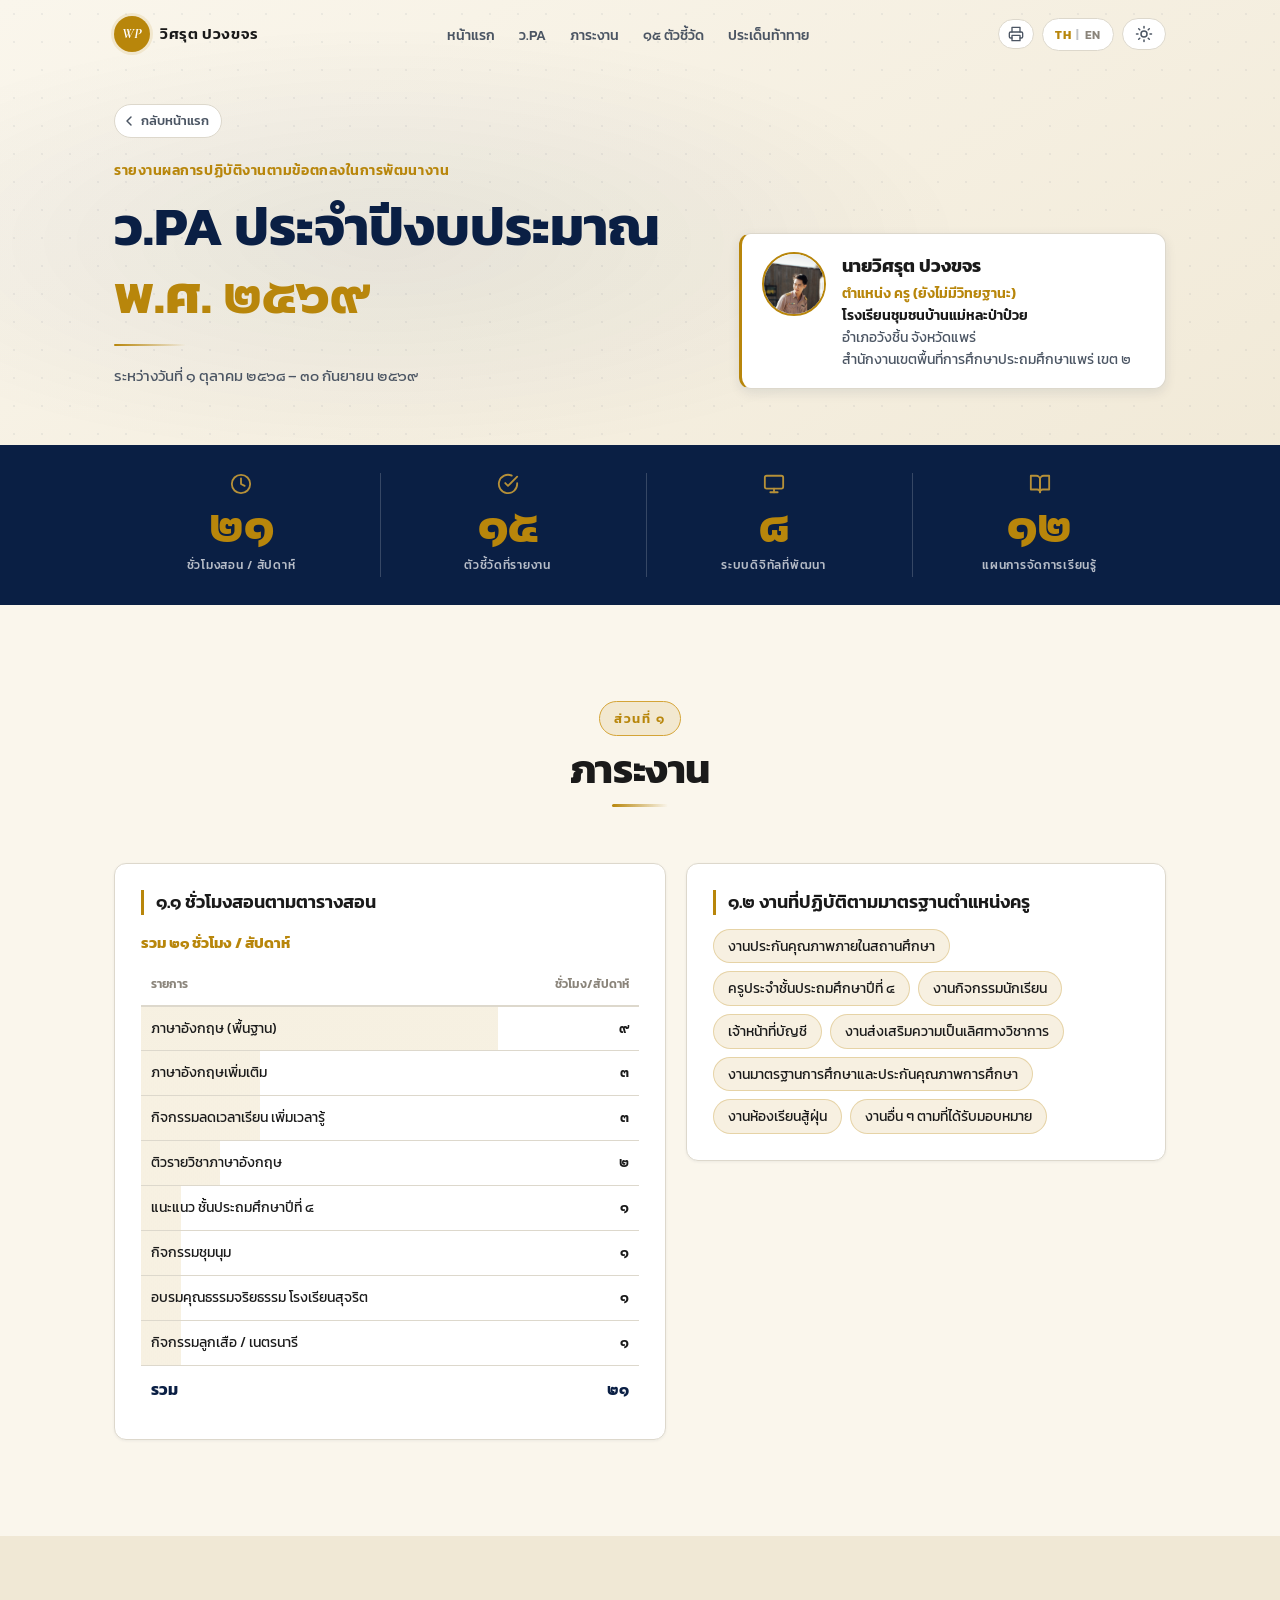
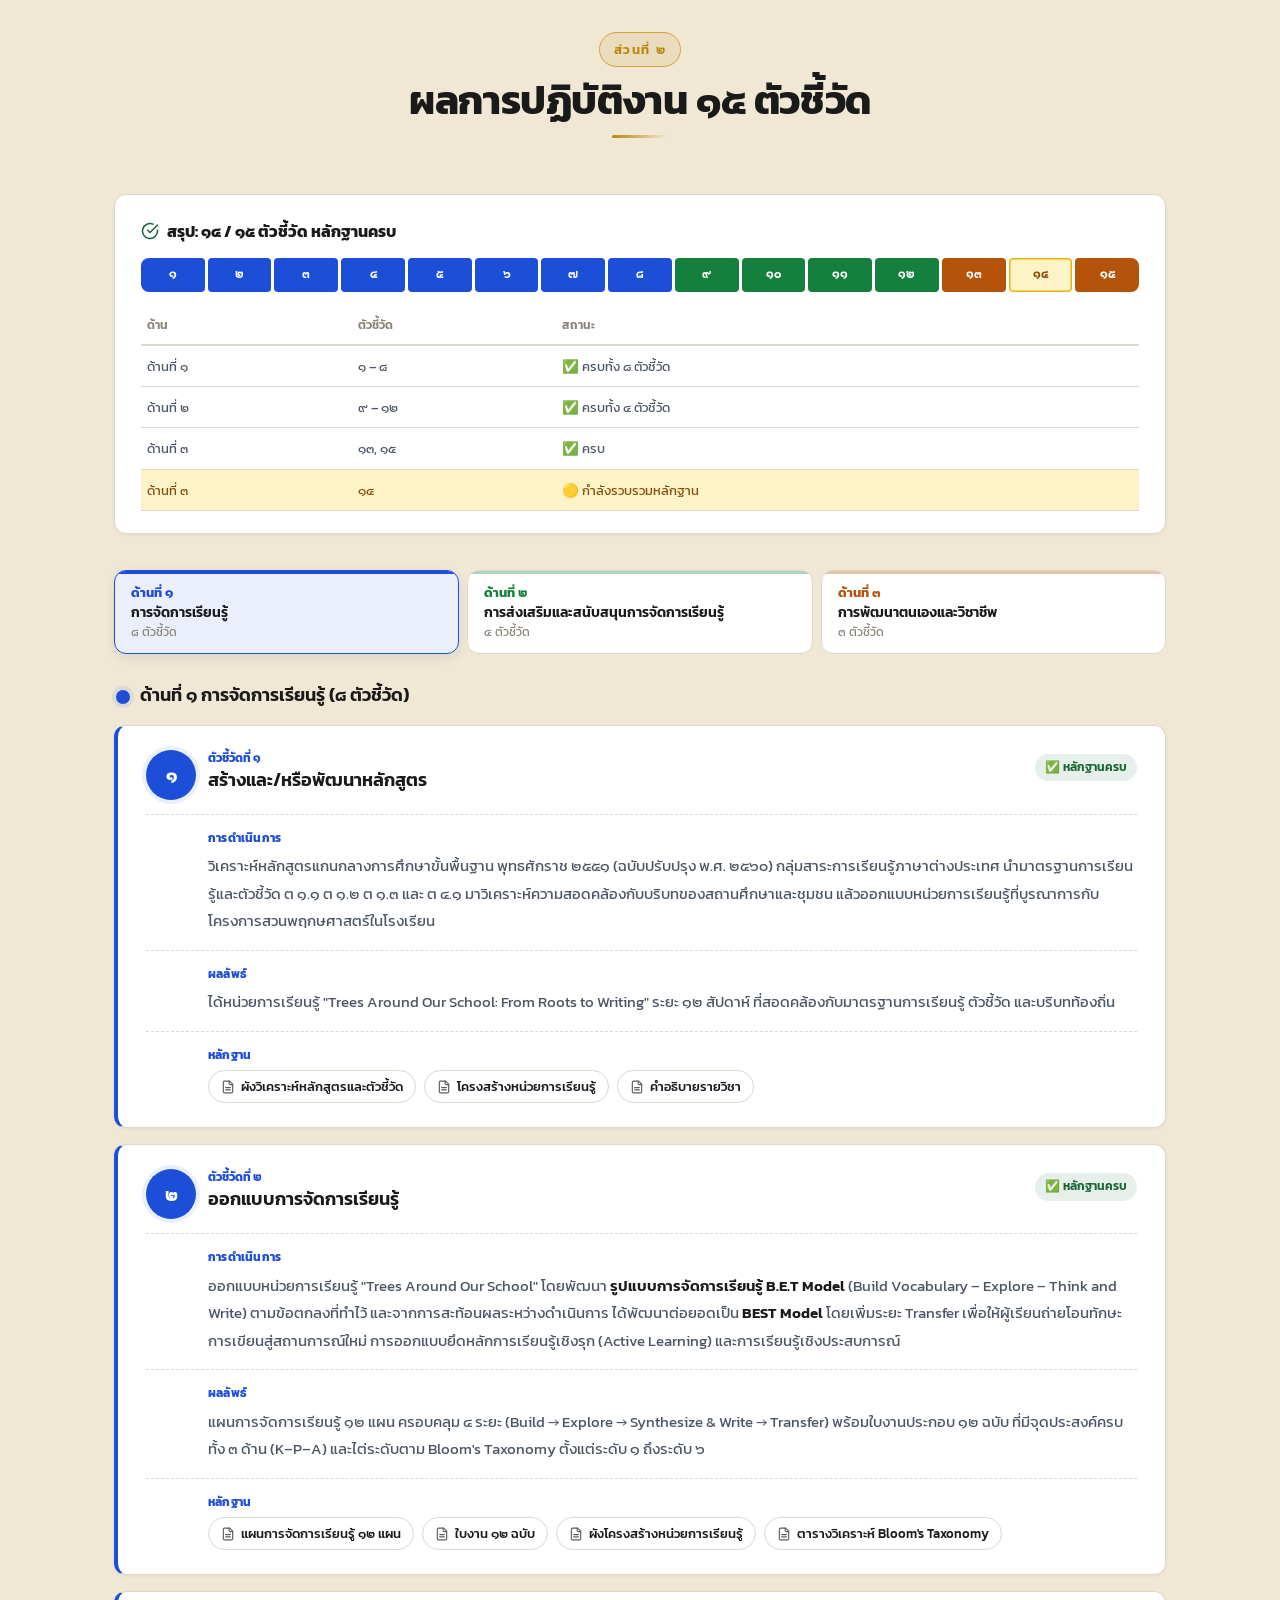
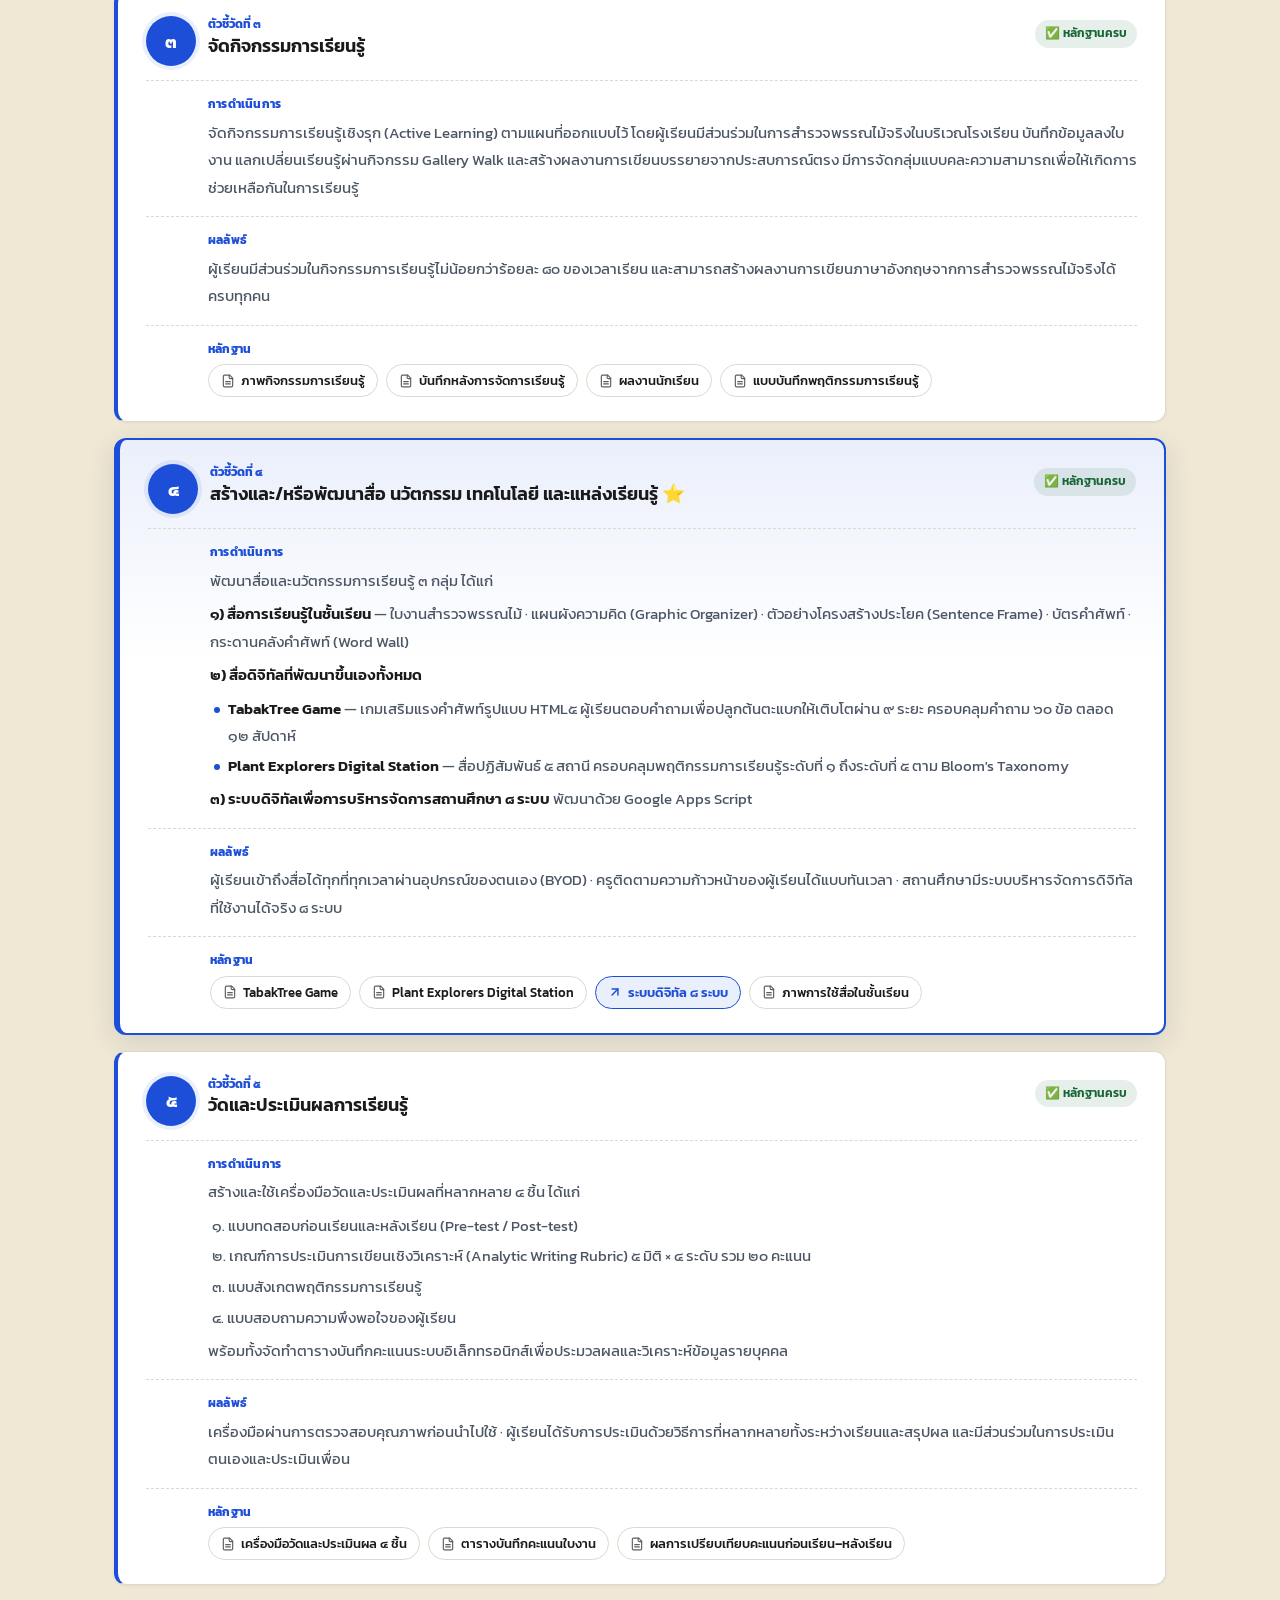
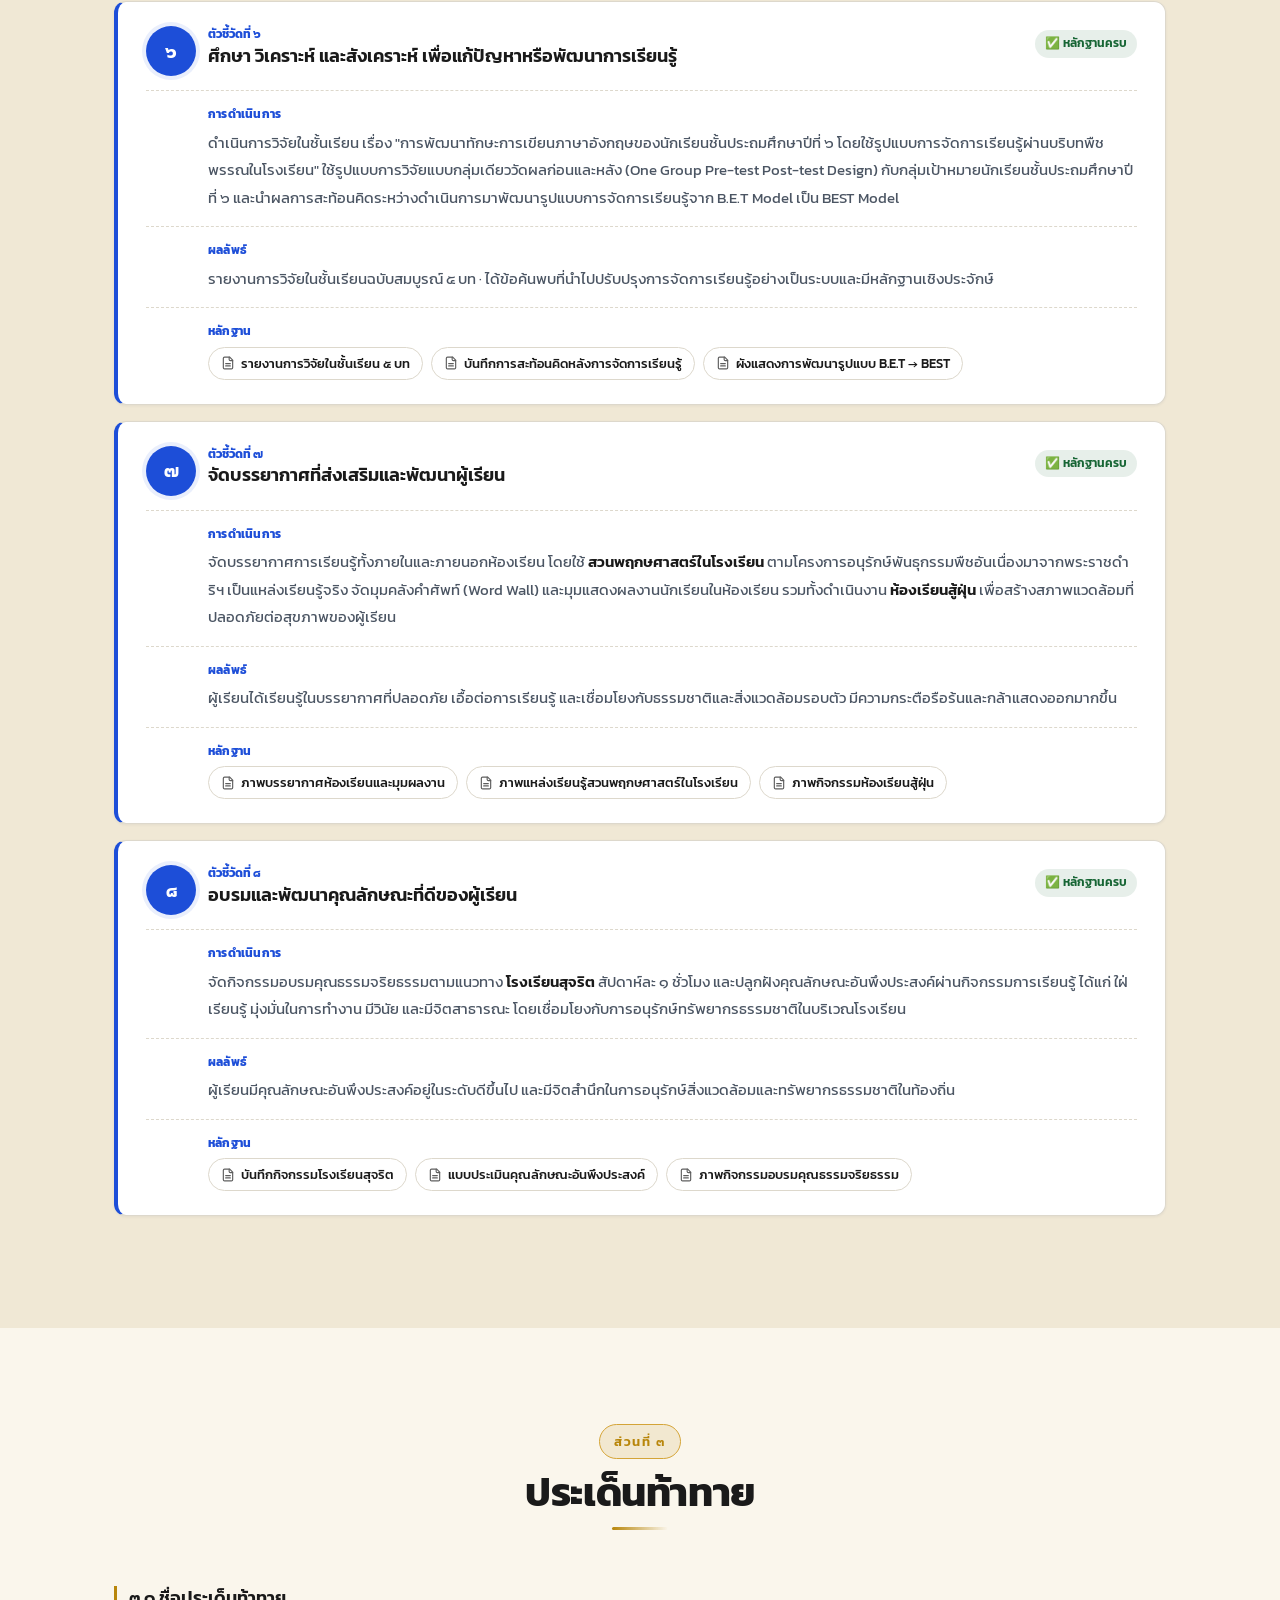
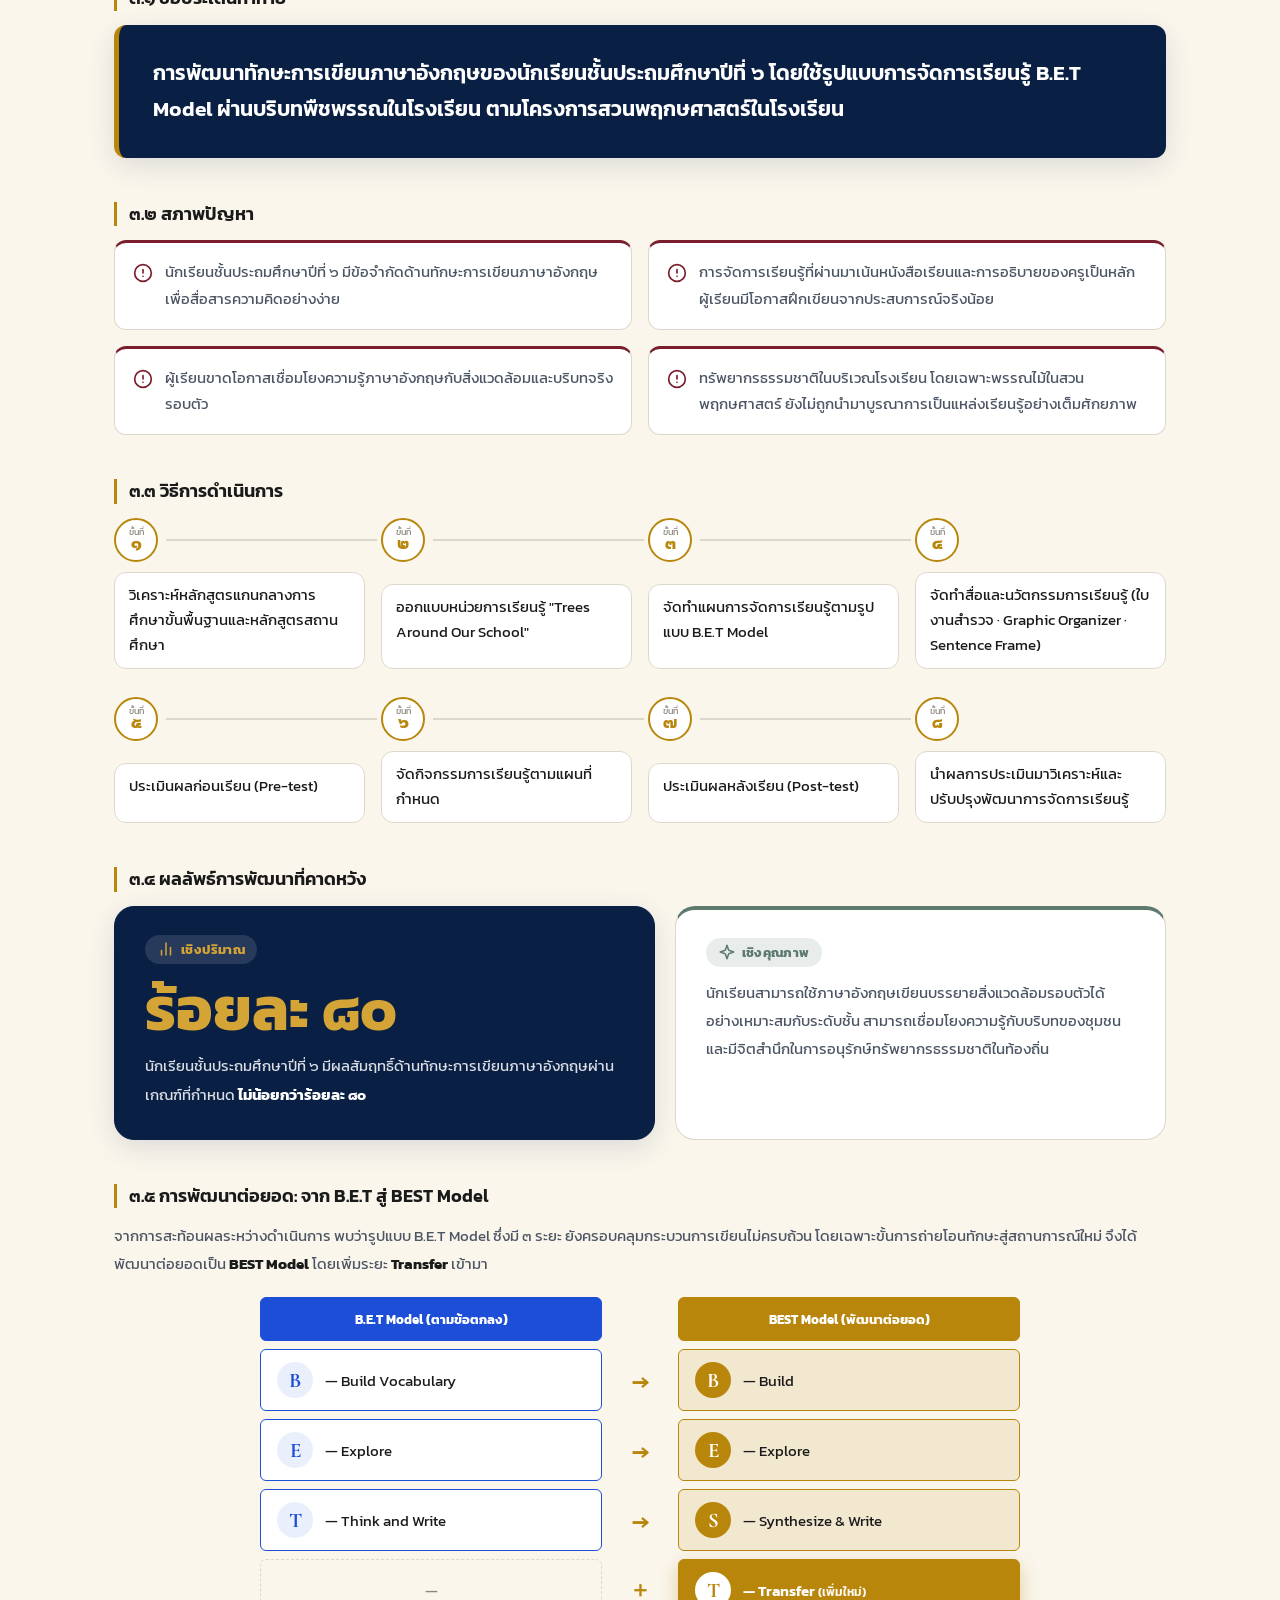
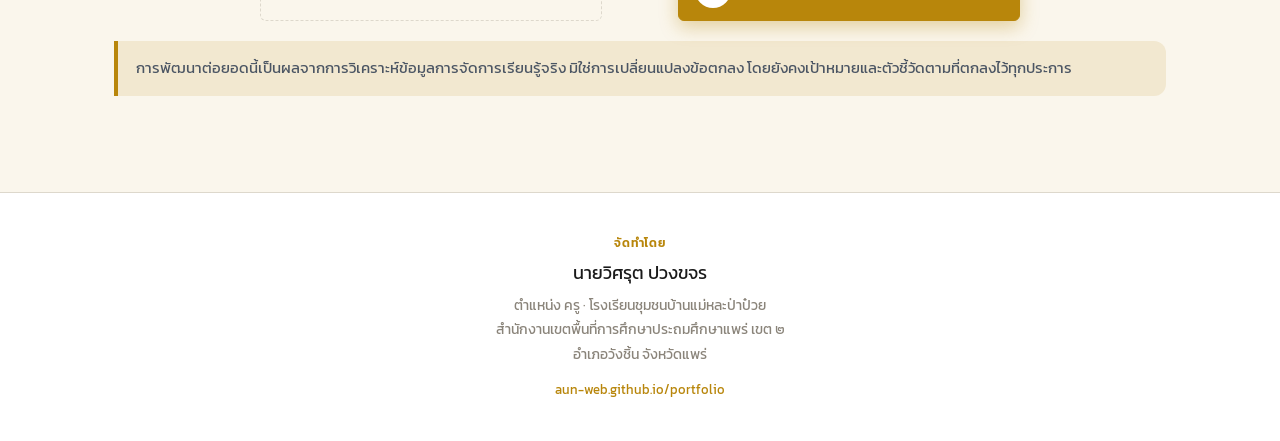
==== pa2569/index.html @ 81d46e00 "feat: add PA 2569 performance report page New page /pa2569/ (QR target for the evaluation committee)" ====
<!DOCTYPE html>
<html lang="th" data-theme="light">
<head>
  <meta charset="UTF-8">
  <meta name="viewport" content="width=device-width, initial-scale=1.0">
  <title>รายงานผลการปฏิบัติงานตามข้อตกลง ว.PA ๒๕๖๙ | นายวิศรุต ปวงขจร</title>
  <meta name="description" content="รายงานผลการปฏิบัติงานตามข้อตกลงในการพัฒนางาน (PA) ปีการศึกษา ๒๕๖๙ ครูวิศรุต ปวงขจร โรงเรียนชุมชนบ้านแม่หละป่าป๋วย สพป.แพร่ เขต ๒">
  <meta name="author" content="Witsarut Puangkhajon">
  <link rel="canonical" href="https://aun-web.github.io/portfolio/pa2569/">
  <meta property="og:type" content="article">
  <meta property="og:url" content="https://aun-web.github.io/portfolio/pa2569/">
  <meta property="og:title" content="รายงานผลการปฏิบัติงานตามข้อตกลง ว.PA ๒๕๖๙ | นายวิศรุต ปวงขจร">
  <meta property="og:description" content="รายงานผลการปฏิบัติงานตามข้อตกลงในการพัฒนางาน (PA) ปีการศึกษา ๒๕๖๙ ครูวิศรุต ปวงขจร โรงเรียนชุมชนบ้านแม่หละป่าป๋วย สพป.แพร่ เขต ๒">
  <meta property="og:image" content="https://aun-web.github.io/portfolio/images/profile.jpg">
  <meta property="og:locale" content="th_TH">

  <!-- Prevent dark mode flash (same keys as index) -->
  <script>
    (function () {
      var t = localStorage.getItem('wp-theme') || 'light';
      var l = localStorage.getItem('wp-lang') || 'th';
      document.documentElement.setAttribute('data-theme', t);
      document.documentElement.setAttribute('lang', l === 'th' ? 'th' : 'en');
    })();
  </script>

  <!-- Google Fonts -->
  <link rel="preconnect" href="https://fonts.googleapis.com">
  <link rel="preconnect" href="https://fonts.gstatic.com" crossorigin>
  <link href="https://fonts.googleapis.com/css2?family=Cormorant+Garamond:ital,wght@0,500;0,600;0,700;1,500;1,600;1,700&family=Kanit:wght@300;400;500;600;700&display=swap" rel="stylesheet">

  <!-- CSS (shared with index) -->
  <link rel="stylesheet" href="../css/variables.css">
  <link rel="stylesheet" href="../css/base.css">
  <link rel="stylesheet" href="../css/layout.css">
  <link rel="stylesheet" href="../css/components.css">
  <link rel="stylesheet" href="../css/animations.css">
  <link rel="stylesheet" href="../css/pa2569.css">
</head>
<body class="page-pa">

  <!-- Icon sprite (Lucide paths) -->
  <svg xmlns="http://www.w3.org/2000/svg" style="display:none">
    <symbol id="i-clock" viewBox="0 0 24 24"><circle cx="12" cy="12" r="10"/><polyline points="12 6 12 12 16 14"/></symbol>
    <symbol id="i-check-circle" viewBox="0 0 24 24"><path d="M22 11.08V12a10 10 0 1 1-5.93-9.14"/><path d="m9 11 3 3L22 4"/></symbol>
    <symbol id="i-monitor" viewBox="0 0 24 24"><rect width="20" height="14" x="2" y="3" rx="2"/><line x1="8" x2="16" y1="21" y2="21"/><line x1="12" x2="12" y1="17" y2="21"/></symbol>
    <symbol id="i-book-open" viewBox="0 0 24 24"><path d="M2 3h6a4 4 0 0 1 4 4v14a3 3 0 0 0-3-3H2z"/><path d="M22 3h-6a4 4 0 0 0-4 4v14a3 3 0 0 1 3-3h7z"/></symbol>
    <symbol id="i-file-text" viewBox="0 0 24 24"><path d="M15 2H6a2 2 0 0 0-2 2v16a2 2 0 0 0 2 2h12a2 2 0 0 0 2-2V7Z"/><path d="M14 2v4a2 2 0 0 0 2 2h4"/><path d="M10 9H8M16 13H8M16 17H8"/></symbol>
    <symbol id="i-arrow-up-right" viewBox="0 0 24 24"><path d="M7 7h10v10"/><path d="M7 17 17 7"/></symbol>
    <symbol id="i-printer" viewBox="0 0 24 24"><polyline points="6 9 6 2 18 2 18 9"/><path d="M6 18H4a2 2 0 0 1-2-2v-5a2 2 0 0 1 2-2h16a2 2 0 0 1 2 2v5a2 2 0 0 1-2 2h-2"/><rect width="12" height="8" x="6" y="14"/></symbol>
    <symbol id="i-chevron-left" viewBox="0 0 24 24"><path d="m15 18-6-6 6-6"/></symbol>
    <symbol id="i-alert" viewBox="0 0 24 24"><circle cx="12" cy="12" r="10"/><line x1="12" x2="12" y1="8" y2="12"/><line x1="12" x2="12.01" y1="16" y2="16"/></symbol>
    <symbol id="i-bar-chart" viewBox="0 0 24 24"><line x1="18" x2="18" y1="20" y2="10"/><line x1="12" x2="12" y1="20" y2="4"/><line x1="6" x2="6" y1="20" y2="14"/></symbol>
    <symbol id="i-sparkles" viewBox="0 0 24 24"><path d="m12 3-1.9 5.8a2 2 0 0 1-1.3 1.3L3 12l5.8 1.9a2 2 0 0 1 1.3 1.3L12 21l1.9-5.8a2 2 0 0 1 1.3-1.3L21 12l-5.8-1.9a2 2 0 0 1-1.3-1.3Z"/></symbol>
    <symbol id="i-flag" viewBox="0 0 24 24"><path d="M4 15s1-1 4-1 5 2 8 2 4-1 4-1V3s-1 1-4 1-5-2-8-2-4 1-4 1z"/><line x1="4" x2="4" y1="22" y2="15"/></symbol>
  </svg>

  <!-- ===== NAVBAR ===== -->
  <nav id="navbar">
    <div class="nav-container">
      <a href="../" class="nav-logo" aria-label="Home">
        <span class="nav-monogram">WP</span>
        <span class="nav-logo-text" data-th="วิศรุต ปวงขจร" data-en="Witsarut">วิศรุต ปวงขจร</span>
      </a>

      <ul class="nav-links" id="navLinks" role="menubar">
        <li><a href="../"            data-th="หน้าแรก"        data-en="Home">หน้าแรก</a></li>
        <li><a href="../#wpa"        data-th="ว.PA"           data-en="PA">ว.PA</a></li>
        <li><a href="#workload"      data-th="ภาระงาน"        data-en="Workload">ภาระงาน</a></li>
        <li><a href="#indicators"    data-th="๑๕ ตัวชี้วัด"    data-en="15 Indicators">๑๕ ตัวชี้วัด</a></li>
        <li><a href="#challenge"     data-th="ประเด็นท้าทาย"  data-en="Challenge">ประเด็นท้าทาย</a></li>
      </ul>

      <div class="nav-controls">
        <button id="printBtn" class="btn-control btn-print" aria-label="Print" title="พิมพ์ / Print">
          <svg width="16" height="16" fill="none" stroke="currentColor" stroke-width="2" stroke-linecap="round" stroke-linejoin="round"><use href="#i-printer"/></svg>
        </button>
        <button id="langToggle" class="btn-control" aria-label="Toggle Language">
          <span class="lang-label lang-th">TH</span>
          <span class="lang-sep">|</span>
          <span class="lang-label lang-en">EN</span>
        </button>
        <button id="themeToggle" class="btn-control btn-theme" aria-label="Toggle Dark Mode">
          <svg class="icon-sun"  xmlns="http://www.w3.org/2000/svg" width="18" height="18" viewBox="0 0 24 24" fill="none" stroke="currentColor" stroke-width="2" stroke-linecap="round" stroke-linejoin="round"><circle cx="12" cy="12" r="4"/><path d="M12 2v2M12 20v2M4.93 4.93l1.41 1.41M17.66 17.66l1.41 1.41M2 12h2M20 12h2M6.34 17.66l-1.41 1.41M19.07 4.93l-1.41 1.41"/></svg>
          <svg class="icon-moon" xmlns="http://www.w3.org/2000/svg" width="18" height="18" viewBox="0 0 24 24" fill="none" stroke="currentColor" stroke-width="2" stroke-linecap="round" stroke-linejoin="round"><path d="M12 3a6 6 0 0 0 9 9 9 9 0 1 1-9-9Z"/></svg>
        </button>
        <button id="hamburger" class="btn-hamburger" aria-label="Open Menu" aria-expanded="false">
          <span></span><span></span><span></span>
        </button>
      </div>
    </div>
  </nav>

  <main>

  <!-- ===== HERO ===== -->
  <section id="top" class="pa-hero">
    <div class="hero-bg">
      <div class="hero-gradient"></div>
      <div class="hero-pattern"></div>
    </div>

    <div class="container pa-hero-inner">
      <a href="../" class="pa-back">
        <svg width="16" height="16" fill="none" stroke="currentColor" stroke-width="2.2" stroke-linecap="round" stroke-linejoin="round"><use href="#i-chevron-left"/></svg>
        <span data-th="กลับหน้าแรก" data-en="Back to Home">กลับหน้าแรก</span>
      </a>

      <div class="pa-hero-text reveal-up" lang="th">
        <p class="hero-rank pa-eyebrow">รายงานผลการปฏิบัติงานตามข้อตกลงในการพัฒนางาน</p>
        <h1 class="pa-title">ว.PA ประจำปีงบประมาณ <span class="pa-title-year">พ.ศ. ๒๕๖๙</span></h1>
        <div class="hero-gold-rule"></div>
        <p class="pa-period">ระหว่างวันที่ <span class="nowrap">๑ ตุลาคม ๒๕๖๘</span> – <span class="nowrap">๓๐ กันยายน ๒๕๖๙</span></p>
        <p class="pa-en-note" lang="en">This official document is available in Thai only.</p>
      </div>

      <div class="pa-profile reveal-up" style="--delay:.1s" lang="th">
        <img src="../images/profile.jpg" alt="นายวิศรุต ปวงขจร" class="pa-profile-photo" width="72" height="72">
        <div class="pa-profile-info">
          <p class="pa-profile-name">นายวิศรุต ปวงขจร</p>
          <p class="pa-profile-pos">ตำแหน่ง ครู (ยังไม่มีวิทยฐานะ)</p>
          <p class="pa-profile-school">โรงเรียนชุมชนบ้านแม่หละป่าป๋วย</p>
          <p>อำเภอวังชิ้น จังหวัดแพร่</p>
          <p>สำนักงานเขตพื้นที่การศึกษาประถมศึกษาแพร่ เขต ๒</p>
        </div>
      </div>
    </div>

    <!-- Stats (๔ ช่อง) -->
    <div class="hero-kpi-strip pa-stats-strip" lang="th">
      <div class="container pa-stats">
        <div class="pa-stat">
          <svg class="pa-stat-icon" width="22" height="22" fill="none" stroke="currentColor" stroke-width="2" stroke-linecap="round" stroke-linejoin="round"><use href="#i-clock"/></svg>
          <span class="kpi-num">๒๑</span>
          <span class="kpi-label">ชั่วโมงสอน / สัปดาห์</span>
        </div>
        <div class="pa-stat">
          <svg class="pa-stat-icon" width="22" height="22" fill="none" stroke="currentColor" stroke-width="2" stroke-linecap="round" stroke-linejoin="round"><use href="#i-check-circle"/></svg>
          <span class="kpi-num">๑๕</span>
          <span class="kpi-label">ตัวชี้วัดที่รายงาน</span>
        </div>
        <div class="pa-stat">
          <svg class="pa-stat-icon" width="22" height="22" fill="none" stroke="currentColor" stroke-width="2" stroke-linecap="round" stroke-linejoin="round"><use href="#i-monitor"/></svg>
          <span class="kpi-num">๘</span>
          <span class="kpi-label">ระบบดิจิทัลที่พัฒนา</span>
        </div>
        <div class="pa-stat">
          <svg class="pa-stat-icon" width="22" height="22" fill="none" stroke="currentColor" stroke-width="2" stroke-linecap="round" stroke-linejoin="round"><use href="#i-book-open"/></svg>
          <span class="kpi-num">๑๒</span>
          <span class="kpi-label">แผนการจัดการเรียนรู้</span>
        </div>
      </div>
    </div>
  </section>

  <!-- ===== ส่วนที่ ๑ ภาระงาน ===== -->
  <section id="workload" class="section">
    <div class="container">
      <div class="section-header reveal-up">
        <span class="section-label" data-th="ส่วนที่ ๑" data-en="Part 1">ส่วนที่ ๑</span>
        <h2 data-th="ภาระงาน" data-en="Workload">ภาระงาน</h2>
        <p class="pa-en-note" lang="en">This official document is available in Thai only.</p>
      </div>

      <div class="pa-workload" lang="th">
        <div class="pa-panel reveal-up">
          <h3 class="pa-h3">๑.๑ ชั่วโมงสอนตามตารางสอน</h3>
          <p class="pa-total"><strong>รวม ๒๑ ชั่วโมง / สัปดาห์</strong></p>
          <div class="pa-table-wrap">
            <table class="pa-table pa-hours">
              <thead>
                <tr><th scope="col">รายการ</th><th scope="col">ชั่วโมง/สัปดาห์</th></tr>
              </thead>
              <tbody>
                <tr style="--h:9"><td>ภาษาอังกฤษ (พื้นฐาน)</td><td>๙</td></tr>
                <tr style="--h:3"><td>ภาษาอังกฤษเพิ่มเติม</td><td>๓</td></tr>
                <tr style="--h:3"><td>กิจกรรมลดเวลาเรียน เพิ่มเวลารู้</td><td>๓</td></tr>
                <tr style="--h:2"><td>ติวรายวิชาภาษาอังกฤษ</td><td>๒</td></tr>
                <tr style="--h:1"><td>แนะแนว ชั้นประถมศึกษาปีที่ ๔</td><td>๑</td></tr>
                <tr style="--h:1"><td>กิจกรรมชุมนุม</td><td>๑</td></tr>
                <tr style="--h:1"><td>อบรมคุณธรรมจริยธรรม โรงเรียนสุจริต</td><td>๑</td></tr>
                <tr style="--h:1"><td>กิจกรรมลูกเสือ / เนตรนารี</td><td>๑</td></tr>
              </tbody>
              <tfoot>
                <tr><th scope="row">รวม</th><td>๒๑</td></tr>
              </tfoot>
            </table>
          </div>
        </div>

        <div class="pa-panel reveal-up" style="--delay:.08s">
          <h3 class="pa-h3">๑.๒ งานที่ปฏิบัติตามมาตรฐานตำแหน่งครู</h3>
          <ul class="pa-chips">
            <li>งานประกันคุณภาพภายในสถานศึกษา</li>
            <li>ครูประจำชั้นประถมศึกษาปีที่ ๔</li>
            <li>งานกิจกรรมนักเรียน</li>
            <li>เจ้าหน้าที่บัญชี</li>
            <li>งานส่งเสริมความเป็นเลิศทางวิชาการ</li>
            <li>งานมาตรฐานการศึกษาและประกันคุณภาพการศึกษา</li>
            <li>งานห้องเรียนสู้ฝุ่น</li>
            <li>งานอื่น ๆ ตามที่ได้รับมอบหมาย</li>
          </ul>
        </div>
      </div>
    </div>
  </section>

  <!-- ===== ส่วนที่ ๒ ผลการปฏิบัติงาน ๑๕ ตัวชี้วัด ===== -->
  <section id="indicators" class="section section-alt">
    <div class="container">
      <div class="section-header reveal-up">
        <span class="section-label" data-th="ส่วนที่ ๒" data-en="Part 2">ส่วนที่ ๒</span>
        <h2 data-th="ผลการปฏิบัติงาน ๑๕ ตัวชี้วัด" data-en="Performance on 15 Indicators">ผลการปฏิบัติงาน ๑๕ ตัวชี้วัด</h2>
        <p class="pa-en-note" lang="en">This official document is available in Thai only.</p>
      </div>

      <!-- สรุปสถานะหลักฐาน (จากภาคผนวก) -->
      <div class="pa-progress reveal-up" lang="th">
        <p class="pa-progress-summary">
          <svg width="18" height="18" fill="none" stroke="currentColor" stroke-width="2" stroke-linecap="round" stroke-linejoin="round"><use href="#i-check-circle"/></svg>
          <strong>สรุป: ๑๔ / ๑๕ ตัวชี้วัด หลักฐานครบ</strong>
        </p>
        <ol class="pa-progress-bar" aria-label="สถานะหลักฐานรายตัวชี้วัด">
          <li class="d1"><a href="#kpi-1"  title="ตัวชี้วัดที่ ๑ · ✅ ครบ">๑</a></li>
          <li class="d1"><a href="#kpi-2"  title="ตัวชี้วัดที่ ๒ · ✅ ครบ">๒</a></li>
          <li class="d1"><a href="#kpi-3"  title="ตัวชี้วัดที่ ๓ · ✅ ครบ">๓</a></li>
          <li class="d1"><a href="#kpi-4"  title="ตัวชี้วัดที่ ๔ · ✅ ครบ">๔</a></li>
          <li class="d1"><a href="#kpi-5"  title="ตัวชี้วัดที่ ๕ · ✅ ครบ">๕</a></li>
          <li class="d1"><a href="#kpi-6"  title="ตัวชี้วัดที่ ๖ · ✅ ครบ">๖</a></li>
          <li class="d1"><a href="#kpi-7"  title="ตัวชี้วัดที่ ๗ · ✅ ครบ">๗</a></li>
          <li class="d1"><a href="#kpi-8"  title="ตัวชี้วัดที่ ๘ · ✅ ครบ">๘</a></li>
          <li class="d2"><a href="#kpi-9"  title="ตัวชี้วัดที่ ๙ · ✅ ครบ">๙</a></li>
          <li class="d2"><a href="#kpi-10" title="ตัวชี้วัดที่ ๑๐ · ✅ ครบ">๑๐</a></li>
          <li class="d2"><a href="#kpi-11" title="ตัวชี้วัดที่ ๑๑ · ✅ ครบ">๑๑</a></li>
          <li class="d2"><a href="#kpi-12" title="ตัวชี้วัดที่ ๑๒ · ✅ ครบ">๑๒</a></li>
          <li class="d3"><a href="#kpi-13" title="ตัวชี้วัดที่ ๑๓ · ✅ ครบ">๑๓</a></li>
          <li class="d3 is-pending"><a href="#kpi-14" title="ตัวชี้วัดที่ ๑๔ · 🟡 กำลังรวบรวมหลักฐาน">๑๔</a></li>
          <li class="d3"><a href="#kpi-15" title="ตัวชี้วัดที่ ๑๕ · ✅ ครบ">๑๕</a></li>
        </ol>
        <div class="pa-table-wrap">
          <table class="pa-table pa-status-table">
            <thead>
              <tr><th scope="col">ด้าน</th><th scope="col">ตัวชี้วัด</th><th scope="col">สถานะ</th></tr>
            </thead>
            <tbody>
              <tr><td>ด้านที่ ๑</td><td>๑ – ๘</td><td>✅ ครบทั้ง ๘ ตัวชี้วัด</td></tr>
              <tr><td>ด้านที่ ๒</td><td>๙ – ๑๒</td><td>✅ ครบทั้ง ๔ ตัวชี้วัด</td></tr>
              <tr><td>ด้านที่ ๓</td><td>๑๓, ๑๕</td><td>✅ ครบ</td></tr>
              <tr class="is-pending"><td>ด้านที่ ๓</td><td>๑๔</td><td>🟡 กำลังรวบรวมหลักฐาน</td></tr>
            </tbody>
          </table>
        </div>
      </div>

      <!-- Domain tabs (enabled by JS; without JS all domains are shown) -->
      <div class="pa-tabs" role="tablist" aria-label="ด้านการประเมิน" lang="th" hidden>
        <button class="pa-tab d1" role="tab" id="tab-domain-1" aria-controls="domain-1" aria-selected="true" data-domain="1">
          <span class="pa-tab-no">ด้านที่ ๑</span>
          <span class="pa-tab-name">การจัดการเรียนรู้</span>
          <span class="pa-tab-count">๘ ตัวชี้วัด</span>
        </button>
        <button class="pa-tab d2" role="tab" id="tab-domain-2" aria-controls="domain-2" aria-selected="false" tabindex="-1" data-domain="2">
          <span class="pa-tab-no">ด้านที่ ๒</span>
          <span class="pa-tab-name">การส่งเสริมและสนับสนุนการจัดการเรียนรู้</span>
          <span class="pa-tab-count">๔ ตัวชี้วัด</span>
        </button>
        <button class="pa-tab d3" role="tab" id="tab-domain-3" aria-controls="domain-3" aria-selected="false" tabindex="-1" data-domain="3">
          <span class="pa-tab-no">ด้านที่ ๓</span>
          <span class="pa-tab-name">การพัฒนาตนเองและวิชาชีพ</span>
          <span class="pa-tab-count">๓ ตัวชี้วัด</span>
        </button>
      </div>

      <!-- ─────────── ด้านที่ ๑ ─────────── -->
      <div class="pa-domain d1" id="domain-1" role="tabpanel" aria-labelledby="tab-domain-1" lang="th">
        <h3 class="pa-domain-title">ด้านที่ ๑ การจัดการเรียนรู้ <span class="nowrap">(๘ ตัวชี้วัด)</span></h3>

        <article class="pa-kpi" id="kpi-1">
          <header class="pa-kpi-head">
            <span class="pa-kpi-num">๑</span>
            <div class="pa-kpi-heading">
              <p class="pa-kpi-label">ตัวชี้วัดที่ ๑</p>
              <h4 class="pa-kpi-title">สร้างและ/หรือพัฒนาหลักสูตร</h4>
            </div>
            <span class="pa-status is-done">✅ หลักฐานครบ</span>
          </header>
          <div class="pa-kpi-block">
            <h5>การดำเนินการ</h5>
            <p>วิเคราะห์หลักสูตรแกนกลางการศึกษาขั้นพื้นฐาน พุทธศักราช ๒๕๕๑ (ฉบับปรับปรุง พ.ศ. ๒๕๖๐) กลุ่มสาระการเรียนรู้ภาษาต่างประเทศ นำมาตรฐานการเรียนรู้และตัวชี้วัด ต ๑.๑ ต ๑.๒ ต ๑.๓ และ ต ๔.๑ มาวิเคราะห์ความสอดคล้องกับบริบทของสถานศึกษาและชุมชน แล้วออกแบบหน่วยการเรียนรู้ที่บูรณาการกับโครงการสวนพฤกษศาสตร์ในโรงเรียน</p>
          </div>
          <div class="pa-kpi-block">
            <h5>ผลลัพธ์</h5>
            <p>ได้หน่วยการเรียนรู้ "Trees Around Our School: From Roots to Writing" ระยะ ๑๒ สัปดาห์ ที่สอดคล้องกับมาตรฐานการเรียนรู้ ตัวชี้วัด และบริบทท้องถิ่น</p>
          </div>
          <div class="pa-kpi-block">
            <h5>หลักฐาน</h5>
            <ul class="pa-evidence">
              <li><a href="#" data-evidence="kpi-1-1">ผังวิเคราะห์หลักสูตรและตัวชี้วัด</a></li>
              <li><a href="#" data-evidence="kpi-1-2">โครงสร้างหน่วยการเรียนรู้</a></li>
              <li><a href="#" data-evidence="kpi-1-3">คำอธิบายรายวิชา</a></li>
            </ul>
          </div>
        </article>

        <article class="pa-kpi" id="kpi-2">
          <header class="pa-kpi-head">
            <span class="pa-kpi-num">๒</span>
            <div class="pa-kpi-heading">
              <p class="pa-kpi-label">ตัวชี้วัดที่ ๒</p>
              <h4 class="pa-kpi-title">ออกแบบการจัดการเรียนรู้</h4>
            </div>
            <span class="pa-status is-done">✅ หลักฐานครบ</span>
          </header>
          <div class="pa-kpi-block">
            <h5>การดำเนินการ</h5>
            <p>ออกแบบหน่วยการเรียนรู้ "Trees Around Our School" โดยพัฒนา <strong>รูปแบบการจัดการเรียนรู้ B.E.T Model</strong> (Build Vocabulary – Explore – Think and Write) ตามข้อตกลงที่ทำไว้ และจากการสะท้อนผลระหว่างดำเนินการ ได้พัฒนาต่อยอดเป็น <strong>BEST Model</strong> โดยเพิ่มระยะ Transfer เพื่อให้ผู้เรียนถ่ายโอนทักษะการเขียนสู่สถานการณ์ใหม่ การออกแบบยึดหลักการเรียนรู้เชิงรุก (Active Learning) และการเรียนรู้เชิงประสบการณ์</p>
          </div>
          <div class="pa-kpi-block">
            <h5>ผลลัพธ์</h5>
            <p>แผนการจัดการเรียนรู้ ๑๒ แผน ครอบคลุม ๔ ระยะ (Build → Explore → Synthesize &amp; Write → Transfer) พร้อมใบงานประกอบ ๑๒ ฉบับ ที่มีจุดประสงค์ครบทั้ง ๓ ด้าน (K–P–A) และไต่ระดับตาม Bloom's Taxonomy ตั้งแต่ระดับ ๑ ถึงระดับ ๖</p>
          </div>
          <div class="pa-kpi-block">
            <h5>หลักฐาน</h5>
            <ul class="pa-evidence">
              <li><a href="#" data-evidence="kpi-2-1">แผนการจัดการเรียนรู้ ๑๒ แผน</a></li>
              <li><a href="#" data-evidence="kpi-2-2">ใบงาน ๑๒ ฉบับ</a></li>
              <li><a href="#" data-evidence="kpi-2-3">ผังโครงสร้างหน่วยการเรียนรู้</a></li>
              <li><a href="#" data-evidence="kpi-2-4">ตารางวิเคราะห์ Bloom's Taxonomy</a></li>
            </ul>
          </div>
        </article>

        <article class="pa-kpi" id="kpi-3">
          <header class="pa-kpi-head">
            <span class="pa-kpi-num">๓</span>
            <div class="pa-kpi-heading">
              <p class="pa-kpi-label">ตัวชี้วัดที่ ๓</p>
              <h4 class="pa-kpi-title">จัดกิจกรรมการเรียนรู้</h4>
            </div>
            <span class="pa-status is-done">✅ หลักฐานครบ</span>
          </header>
          <div class="pa-kpi-block">
            <h5>การดำเนินการ</h5>
            <p>จัดกิจกรรมการเรียนรู้เชิงรุก (Active Learning) ตามแผนที่ออกแบบไว้ โดยผู้เรียนมีส่วนร่วมในการสำรวจพรรณไม้จริงในบริเวณโรงเรียน บันทึกข้อมูลลงใบงาน แลกเปลี่ยนเรียนรู้ผ่านกิจกรรม Gallery Walk และสร้างผลงานการเขียนบรรยายจากประสบการณ์ตรง มีการจัดกลุ่มแบบคละความสามารถเพื่อให้เกิดการช่วยเหลือกันในการเรียนรู้</p>
          </div>
          <div class="pa-kpi-block">
            <h5>ผลลัพธ์</h5>
            <p>ผู้เรียนมีส่วนร่วมในกิจกรรมการเรียนรู้ไม่น้อยกว่าร้อยละ ๘๐ ของเวลาเรียน และสามารถสร้างผลงานการเขียนภาษาอังกฤษจากการสำรวจพรรณไม้จริงได้ครบทุกคน</p>
          </div>
          <div class="pa-kpi-block">
            <h5>หลักฐาน</h5>
            <ul class="pa-evidence">
              <li><a href="#" data-evidence="kpi-3-1">ภาพกิจกรรมการเรียนรู้</a></li>
              <li><a href="#" data-evidence="kpi-3-2">บันทึกหลังการจัดการเรียนรู้</a></li>
              <li><a href="#" data-evidence="kpi-3-3">ผลงานนักเรียน</a></li>
              <li><a href="#" data-evidence="kpi-3-4">แบบบันทึกพฤติกรรมการเรียนรู้</a></li>
            </ul>
          </div>
        </article>

        <article class="pa-kpi is-highlight" id="kpi-4">
          <header class="pa-kpi-head">
            <span class="pa-kpi-num">๔</span>
            <div class="pa-kpi-heading">
              <p class="pa-kpi-label">ตัวชี้วัดที่ ๔</p>
              <h4 class="pa-kpi-title">สร้างและ/หรือพัฒนาสื่อ นวัตกรรม เทคโนโลยี และแหล่งเรียนรู้ <span class="pa-star">⭐</span></h4>
            </div>
            <span class="pa-status is-done">✅ หลักฐานครบ</span>
          </header>
          <div class="pa-kpi-block">
            <h5>การดำเนินการ</h5>
            <p>พัฒนาสื่อและนวัตกรรมการเรียนรู้ ๓ กลุ่ม ได้แก่</p>
            <p><strong>๑) สื่อการเรียนรู้ในชั้นเรียน</strong> — ใบงานสำรวจพรรณไม้ · แผนผังความคิด (Graphic Organizer) · ตัวอย่างโครงสร้างประโยค (Sentence Frame) · บัตรคำศัพท์ · กระดานคลังคำศัพท์ (Word Wall)</p>
            <p><strong>๒) สื่อดิจิทัลที่พัฒนาขึ้นเองทั้งหมด</strong></p>
            <ul class="pa-list">
              <li><strong>TabakTree Game</strong> — เกมเสริมแรงคำศัพท์รูปแบบ HTML๕ ผู้เรียนตอบคำถามเพื่อปลูกต้นตะแบกให้เติบโตผ่าน ๙ ระยะ ครอบคลุมคำถาม ๖๐ ข้อ ตลอด ๑๒ สัปดาห์</li>
              <li><strong>Plant Explorers Digital Station</strong> — สื่อปฏิสัมพันธ์ ๕ สถานี ครอบคลุมพฤติกรรมการเรียนรู้ระดับที่ ๑ ถึงระดับที่ ๕ ตาม Bloom's Taxonomy</li>
            </ul>
            <p><strong>๓) ระบบดิจิทัลเพื่อการบริหารจัดการสถานศึกษา ๘ ระบบ</strong> พัฒนาด้วย Google Apps Script</p>
          </div>
          <div class="pa-kpi-block">
            <h5>ผลลัพธ์</h5>
            <p>ผู้เรียนเข้าถึงสื่อได้ทุกที่ทุกเวลาผ่านอุปกรณ์ของตนเอง (BYOD) · ครูติดตามความก้าวหน้าของผู้เรียนได้แบบทันเวลา · สถานศึกษามีระบบบริหารจัดการดิจิทัลที่ใช้งานได้จริง ๘ ระบบ</p>
          </div>
          <div class="pa-kpi-block">
            <h5>หลักฐาน</h5>
            <ul class="pa-evidence">
              <li><a href="#" data-evidence="kpi-4-1">TabakTree Game</a></li>
              <li><a href="#" data-evidence="kpi-4-2">Plant Explorers Digital Station</a></li>
              <li><a href="../#websystems" class="is-linked">ระบบดิจิทัล ๘ ระบบ</a></li>
              <li><a href="#" data-evidence="kpi-4-4">ภาพการใช้สื่อในชั้นเรียน</a></li>
            </ul>
          </div>
        </article>

        <article class="pa-kpi" id="kpi-5">
          <header class="pa-kpi-head">
            <span class="pa-kpi-num">๕</span>
            <div class="pa-kpi-heading">
              <p class="pa-kpi-label">ตัวชี้วัดที่ ๕</p>
              <h4 class="pa-kpi-title">วัดและประเมินผลการเรียนรู้</h4>
            </div>
            <span class="pa-status is-done">✅ หลักฐานครบ</span>
          </header>
          <div class="pa-kpi-block">
            <h5>การดำเนินการ</h5>
            <p>สร้างและใช้เครื่องมือวัดและประเมินผลที่หลากหลาย ๔ ชิ้น ได้แก่</p>
            <ol class="pa-list pa-list--plain">
              <li>๑. แบบทดสอบก่อนเรียนและหลังเรียน (Pre-test / Post-test)</li>
              <li>๒. เกณฑ์การประเมินการเขียนเชิงวิเคราะห์ (Analytic Writing Rubric) ๕ มิติ × ๔ ระดับ รวม ๒๐ คะแนน</li>
              <li>๓. แบบสังเกตพฤติกรรมการเรียนรู้</li>
              <li>๔. แบบสอบถามความพึงพอใจของผู้เรียน</li>
            </ol>
            <p>พร้อมทั้งจัดทำตารางบันทึกคะแนนระบบอิเล็กทรอนิกส์เพื่อประมวลผลและวิเคราะห์ข้อมูลรายบุคคล</p>
          </div>
          <div class="pa-kpi-block">
            <h5>ผลลัพธ์</h5>
            <p>เครื่องมือผ่านการตรวจสอบคุณภาพก่อนนำไปใช้ · ผู้เรียนได้รับการประเมินด้วยวิธีการที่หลากหลายทั้งระหว่างเรียนและสรุปผล และมีส่วนร่วมในการประเมินตนเองและประเมินเพื่อน</p>
          </div>
          <div class="pa-kpi-block">
            <h5>หลักฐาน</h5>
            <ul class="pa-evidence">
              <li><a href="#" data-evidence="kpi-5-1">เครื่องมือวัดและประเมินผล ๔ ชิ้น</a></li>
              <li><a href="#" data-evidence="kpi-5-2">ตารางบันทึกคะแนนใบงาน</a></li>
              <li><a href="#" data-evidence="kpi-5-3">ผลการเปรียบเทียบคะแนนก่อนเรียน–หลังเรียน</a></li>
            </ul>
          </div>
        </article>

        <article class="pa-kpi" id="kpi-6">
          <header class="pa-kpi-head">
            <span class="pa-kpi-num">๖</span>
            <div class="pa-kpi-heading">
              <p class="pa-kpi-label">ตัวชี้วัดที่ ๖</p>
              <h4 class="pa-kpi-title">ศึกษา วิเคราะห์ และสังเคราะห์ เพื่อแก้ปัญหาหรือพัฒนาการเรียนรู้</h4>
            </div>
            <span class="pa-status is-done">✅ หลักฐานครบ</span>
          </header>
          <div class="pa-kpi-block">
            <h5>การดำเนินการ</h5>
            <p>ดำเนินการวิจัยในชั้นเรียน เรื่อง "การพัฒนาทักษะการเขียนภาษาอังกฤษของนักเรียนชั้นประถมศึกษาปีที่ ๖ โดยใช้รูปแบบการจัดการเรียนรู้ผ่านบริบทพืชพรรณในโรงเรียน" ใช้รูปแบบการวิจัยแบบกลุ่มเดียววัดผลก่อนและหลัง (One Group Pre-test Post-test Design) กับกลุ่มเป้าหมายนักเรียนชั้นประถมศึกษาปีที่ ๖ และนำผลการสะท้อนคิดระหว่างดำเนินการมาพัฒนารูปแบบการจัดการเรียนรู้จาก B.E.T Model เป็น BEST Model</p>
          </div>
          <div class="pa-kpi-block">
            <h5>ผลลัพธ์</h5>
            <p>รายงานการวิจัยในชั้นเรียนฉบับสมบูรณ์ ๕ บท · ได้ข้อค้นพบที่นำไปปรับปรุงการจัดการเรียนรู้อย่างเป็นระบบและมีหลักฐานเชิงประจักษ์</p>
          </div>
          <div class="pa-kpi-block">
            <h5>หลักฐาน</h5>
            <ul class="pa-evidence">
              <li><a href="#" data-evidence="kpi-6-1">รายงานการวิจัยในชั้นเรียน ๕ บท</a></li>
              <li><a href="#" data-evidence="kpi-6-2">บันทึกการสะท้อนคิดหลังการจัดการเรียนรู้</a></li>
              <li><a href="#" data-evidence="kpi-6-3">ผังแสดงการพัฒนารูปแบบ B.E.T → BEST</a></li>
            </ul>
          </div>
        </article>

        <article class="pa-kpi" id="kpi-7">
          <header class="pa-kpi-head">
            <span class="pa-kpi-num">๗</span>
            <div class="pa-kpi-heading">
              <p class="pa-kpi-label">ตัวชี้วัดที่ ๗</p>
              <h4 class="pa-kpi-title">จัดบรรยากาศที่ส่งเสริมและพัฒนาผู้เรียน</h4>
            </div>
            <span class="pa-status is-done">✅ หลักฐานครบ</span>
          </header>
          <div class="pa-kpi-block">
            <h5>การดำเนินการ</h5>
            <p>จัดบรรยากาศการเรียนรู้ทั้งภายในและภายนอกห้องเรียน โดยใช้ <strong>สวนพฤกษศาสตร์ในโรงเรียน</strong> ตามโครงการอนุรักษ์พันธุกรรมพืชอันเนื่องมาจากพระราชดำริฯ เป็นแหล่งเรียนรู้จริง จัดมุมคลังคำศัพท์ (Word Wall) และมุมแสดงผลงานนักเรียนในห้องเรียน รวมทั้งดำเนินงาน <strong>ห้องเรียนสู้ฝุ่น</strong> เพื่อสร้างสภาพแวดล้อมที่ปลอดภัยต่อสุขภาพของผู้เรียน</p>
          </div>
          <div class="pa-kpi-block">
            <h5>ผลลัพธ์</h5>
            <p>ผู้เรียนได้เรียนรู้ในบรรยากาศที่ปลอดภัย เอื้อต่อการเรียนรู้ และเชื่อมโยงกับธรรมชาติและสิ่งแวดล้อมรอบตัว มีความกระตือรือร้นและกล้าแสดงออกมากขึ้น</p>
          </div>
          <div class="pa-kpi-block">
            <h5>หลักฐาน</h5>
            <ul class="pa-evidence">
              <li><a href="#" data-evidence="kpi-7-1">ภาพบรรยากาศห้องเรียนและมุมผลงาน</a></li>
              <li><a href="#" data-evidence="kpi-7-2">ภาพแหล่งเรียนรู้สวนพฤกษศาสตร์ในโรงเรียน</a></li>
              <li><a href="#" data-evidence="kpi-7-3">ภาพกิจกรรมห้องเรียนสู้ฝุ่น</a></li>
            </ul>
          </div>
        </article>

        <article class="pa-kpi" id="kpi-8">
          <header class="pa-kpi-head">
            <span class="pa-kpi-num">๘</span>
            <div class="pa-kpi-heading">
              <p class="pa-kpi-label">ตัวชี้วัดที่ ๘</p>
              <h4 class="pa-kpi-title">อบรมและพัฒนาคุณลักษณะที่ดีของผู้เรียน</h4>
            </div>
            <span class="pa-status is-done">✅ หลักฐานครบ</span>
          </header>
          <div class="pa-kpi-block">
            <h5>การดำเนินการ</h5>
            <p>จัดกิจกรรมอบรมคุณธรรมจริยธรรมตามแนวทาง <strong>โรงเรียนสุจริต</strong> สัปดาห์ละ ๑ ชั่วโมง และปลูกฝังคุณลักษณะอันพึงประสงค์ผ่านกิจกรรมการเรียนรู้ ได้แก่ ใฝ่เรียนรู้ มุ่งมั่นในการทำงาน มีวินัย และมีจิตสาธารณะ โดยเชื่อมโยงกับการอนุรักษ์ทรัพยากรธรรมชาติในบริเวณโรงเรียน</p>
          </div>
          <div class="pa-kpi-block">
            <h5>ผลลัพธ์</h5>
            <p>ผู้เรียนมีคุณลักษณะอันพึงประสงค์อยู่ในระดับดีขึ้นไป และมีจิตสำนึกในการอนุรักษ์สิ่งแวดล้อมและทรัพยากรธรรมชาติในท้องถิ่น</p>
          </div>
          <div class="pa-kpi-block">
            <h5>หลักฐาน</h5>
            <ul class="pa-evidence">
              <li><a href="#" data-evidence="kpi-8-1">บันทึกกิจกรรมโรงเรียนสุจริต</a></li>
              <li><a href="#" data-evidence="kpi-8-2">แบบประเมินคุณลักษณะอันพึงประสงค์</a></li>
              <li><a href="#" data-evidence="kpi-8-3">ภาพกิจกรรมอบรมคุณธรรมจริยธรรม</a></li>
            </ul>
          </div>
        </article>
      </div>

      <!-- ─────────── ด้านที่ ๒ ─────────── -->
      <div class="pa-domain d2" id="domain-2" role="tabpanel" aria-labelledby="tab-domain-2" lang="th">
        <h3 class="pa-domain-title">ด้านที่ ๒ การส่งเสริมและสนับสนุนการจัดการเรียนรู้ <span class="nowrap">(๔ ตัวชี้วัด)</span></h3>

        <article class="pa-kpi is-highlight" id="kpi-9">
          <header class="pa-kpi-head">
            <span class="pa-kpi-num">๙</span>
            <div class="pa-kpi-heading">
              <p class="pa-kpi-label">ตัวชี้วัดที่ ๙</p>
              <h4 class="pa-kpi-title">จัดทำข้อมูลสารสนเทศของผู้เรียนและรายวิชา <span class="pa-star">⭐</span></h4>
            </div>
            <span class="pa-status is-done">✅ หลักฐานครบ</span>
          </header>
          <div class="pa-kpi-block">
            <h5>การดำเนินการ</h5>
            <p>พัฒนาและใช้ <strong>ระบบ ปพ.๕ และ ปพ.๖</strong> ด้วย Google Apps Script สำหรับบันทึกผลการเรียน จัดทำสมุดบันทึกผลการเรียนและแบบรายงานผลการพัฒนาคุณภาพผู้เรียนรายบุคคล รวมทั้งพัฒนา <strong>ระบบลงทะเบียนบัตรนักเรียน</strong> เพื่อจัดเก็บและจัดการข้อมูลพื้นฐานของนักเรียนทั้งโรงเรียนให้เป็นระบบเดียวกัน</p>
          </div>
          <div class="pa-kpi-block">
            <h5>ผลลัพธ์</h5>
            <p>ข้อมูลสารสนเทศของผู้เรียนถูกต้อง เป็นปัจจุบัน สืบค้นได้ทันที และนำไปใช้เป็นฐานในการวางแผนพัฒนาผู้เรียนรายบุคคลและการรายงานต่อผู้ปกครอง</p>
          </div>
          <div class="pa-kpi-block">
            <h5>หลักฐาน</h5>
            <ul class="pa-evidence">
              <li><a href="../#websystems" class="is-linked">ระบบ ปพ.๕ / ปพ.๖</a></li>
              <li><a href="#" data-evidence="kpi-9-2">ระบบลงทะเบียนบัตรนักเรียน</a></li>
              <li><a href="#" data-evidence="kpi-9-3">ภาพหน้าจอระบบและรายงานผลการเรียน</a></li>
            </ul>
          </div>
        </article>

        <article class="pa-kpi" id="kpi-10">
          <header class="pa-kpi-head">
            <span class="pa-kpi-num">๑๐</span>
            <div class="pa-kpi-heading">
              <p class="pa-kpi-label">ตัวชี้วัดที่ ๑๐</p>
              <h4 class="pa-kpi-title">ดำเนินการตามระบบดูแลช่วยเหลือผู้เรียน</h4>
            </div>
            <span class="pa-status is-done">✅ หลักฐานครบ</span>
          </header>
          <div class="pa-kpi-block">
            <h5>การดำเนินการ</h5>
            <p>ปฏิบัติหน้าที่ครูประจำชั้นประถมศึกษาปีที่ ๔ ดำเนินการคัดกรองนักเรียนรายบุคคล จัดกิจกรรมแนะแนวสัปดาห์ละ ๑ ชั่วโมง เยี่ยมบ้านนักเรียน และให้คำปรึกษาแก่ผู้เรียนที่ต้องการความช่วยเหลือ รวมทั้งพัฒนา <strong>ระบบห้องพยาบาล</strong> สำหรับบันทึกประวัติสุขภาพและการให้บริการปฐมพยาบาลของนักเรียน</p>
          </div>
          <div class="pa-kpi-block">
            <h5>ผลลัพธ์</h5>
            <p>นักเรียนในความรับผิดชอบได้รับการดูแลช่วยเหลือครบทุกคน มีข้อมูลด้านสุขภาพที่เป็นระบบ และสามารถส่งต่อความช่วยเหลือได้อย่างเหมาะสม</p>
          </div>
          <div class="pa-kpi-block">
            <h5>หลักฐาน</h5>
            <ul class="pa-evidence">
              <li><a href="#" data-evidence="kpi-10-1">แบบคัดกรองนักเรียนรายบุคคล</a></li>
              <li><a href="#" data-evidence="kpi-10-2">บันทึกการเยี่ยมบ้านนักเรียน</a></li>
              <li><a href="../#websystems" class="is-linked">ระบบห้องพยาบาล</a></li>
              <li><a href="#" data-evidence="kpi-10-4">แผนการจัดกิจกรรมแนะแนว</a></li>
            </ul>
          </div>
        </article>

        <article class="pa-kpi is-highlight" id="kpi-11">
          <header class="pa-kpi-head">
            <span class="pa-kpi-num">๑๑</span>
            <div class="pa-kpi-heading">
              <p class="pa-kpi-label">ตัวชี้วัดที่ ๑๑</p>
              <h4 class="pa-kpi-title">ปฏิบัติงานวิชาการและงานอื่น ๆ ของสถานศึกษา <span class="pa-star">⭐</span></h4>
            </div>
            <span class="pa-status is-done">✅ หลักฐานครบ</span>
          </header>
          <div class="pa-kpi-block">
            <h5>การดำเนินการ</h5>
            <p>ปฏิบัติงานที่ได้รับมอบหมายจากสถานศึกษา ได้แก่ งานประกันคุณภาพภายในสถานศึกษา งานมาตรฐานการศึกษา งานส่งเสริมความเป็นเลิศทางวิชาการ งานกิจกรรมนักเรียน งานห้องเรียนสู้ฝุ่น และ<strong>เจ้าหน้าที่บัญชี</strong> โดยพัฒนาระบบดิจิทัลเพื่อสนับสนุนการบริหารจัดการ ได้แก่ <strong>ระบบการเงิน · ระบบสหกรณ์ร้านค้า · ระบบปฏิทินโรงเรียน · ระบบ Main Portal</strong> รวมทั้งดูแลระบบ Thai School Lunch</p>
          </div>
          <div class="pa-kpi-block">
            <h5>ผลลัพธ์</h5>
            <p>งานสนับสนุนการจัดการศึกษามีประสิทธิภาพมากขึ้น ลดภาระงานเอกสาร ลดความผิดพลาดในการบันทึกข้อมูล และเพิ่มความโปร่งใสในการบริหารจัดการของสถานศึกษา</p>
          </div>
          <div class="pa-kpi-block">
            <h5>หลักฐาน</h5>
            <ul class="pa-evidence">
              <li><a href="../#websystems" class="is-linked">ระบบดิจิทัล ๘ ระบบ</a></li>
              <li><a href="#" data-evidence="kpi-11-2">รายงานการเงินและบัญชี</a></li>
              <li><a href="#" data-evidence="kpi-11-3">คำสั่งแต่งตั้งการปฏิบัติหน้าที่</a></li>
              <li><a href="#" data-evidence="kpi-11-4">รายงานการประกันคุณภาพภายใน</a></li>
            </ul>
          </div>
        </article>

        <article class="pa-kpi is-highlight" id="kpi-12">
          <header class="pa-kpi-head">
            <span class="pa-kpi-num">๑๒</span>
            <div class="pa-kpi-heading">
              <p class="pa-kpi-label">ตัวชี้วัดที่ ๑๒</p>
              <h4 class="pa-kpi-title">ประสานความร่วมมือกับผู้ปกครองและภาคีเครือข่าย <span class="pa-star">⭐</span></h4>
            </div>
            <span class="pa-status is-done">✅ หลักฐานครบ</span>
          </header>
          <div class="pa-kpi-block">
            <h5>การดำเนินการ</h5>
            <p>พัฒนาและใช้ <strong>ระบบ Line Official Account ของโรงเรียน</strong> เป็นช่องทางสื่อสารครบวงจรระหว่างครูกับผู้ปกครอง ครอบคลุมการแจ้งการมาเรียนของนักเรียน การประกาศข่าวสาร การตรวจสอบผลการเรียน การติดตามการบ้าน และการตรวจสอบวันหยุด รวมทั้งประสานความร่วมมือกับ <strong>โครงการอนุรักษ์พันธุกรรมพืชอันเนื่องมาจากพระราชดำริฯ (สวนพฤกษศาสตร์ในโรงเรียน)</strong> และชุมชนท้องถิ่นในการใช้แหล่งเรียนรู้ร่วมกัน</p>
          </div>
          <div class="pa-kpi-block">
            <h5>ผลลัพธ์</h5>
            <p>ผู้ปกครองรับทราบข้อมูลของนักเรียนได้อย่างทันเวลาและต่อเนื่อง เกิดความร่วมมือระหว่างบ้าน โรงเรียน และภาคีเครือข่ายในการพัฒนาผู้เรียน</p>
          </div>
          <div class="pa-kpi-block">
            <h5>หลักฐาน</h5>
            <ul class="pa-evidence">
              <li><a href="../#websystems" class="is-linked">ระบบ Line Official Account</a></li>
              <li><a href="#" data-evidence="kpi-12-2">ภาพการประชุมผู้ปกครองชั้นเรียน</a></li>
              <li><a href="#" data-evidence="kpi-12-3">หลักฐานการเข้าร่วมโครงการสวนพฤกษศาสตร์ในโรงเรียน</a></li>
            </ul>
          </div>
        </article>
      </div>

      <!-- ─────────── ด้านที่ ๓ ─────────── -->
      <div class="pa-domain d3" id="domain-3" role="tabpanel" aria-labelledby="tab-domain-3" lang="th">
        <h3 class="pa-domain-title">ด้านที่ ๓ การพัฒนาตนเองและวิชาชีพ <span class="nowrap">(๓ ตัวชี้วัด)</span></h3>

        <article class="pa-kpi" id="kpi-13">
          <header class="pa-kpi-head">
            <span class="pa-kpi-num">๑๓</span>
            <div class="pa-kpi-heading">
              <p class="pa-kpi-label">ตัวชี้วัดที่ ๑๓</p>
              <h4 class="pa-kpi-title">พัฒนาตนเองอย่างเป็นระบบและต่อเนื่อง</h4>
            </div>
            <span class="pa-status is-done">✅ หลักฐานครบ</span>
          </header>
          <div class="pa-kpi-block">
            <h5>การดำเนินการ</h5>
            <p>เข้ารับการพัฒนาตนเองตามแผนพัฒนาตนเองรายบุคคล (ID Plan) รวม ๖๒ ชั่วโมง ได้แก่</p>
            <ul class="pa-list">
              <li>การพัฒนาทักษะภาษาอังกฤษสำหรับครูตามกรอบ CEFR — ๓๐ ชั่วโมง</li>
              <li>การจัดการเรียนรู้เชิงรุก (Active Learning) — ๒๐ ชั่วโมง</li>
              <li>การวิจัยในชั้นเรียนเพื่อพัฒนาผู้เรียน — ๑๒ ชั่วโมง</li>
            </ul>
            <p>พร้อมทั้งเข้ารับการทดสอบวัดระดับความสามารถทางภาษาอังกฤษ ได้ผลระดับ <strong>CEFR B๒</strong></p>
          </div>
          <div class="pa-kpi-block">
            <h5>ผลลัพธ์</h5>
            <p>มีสมรรถนะด้านภาษาอังกฤษระดับ B๒ ซึ่งสูงกว่าเกณฑ์ที่กำหนดสำหรับครูผู้สอนภาษาอังกฤษระดับประถมศึกษา และมีองค์ความรู้ด้านการจัดการเรียนรู้เชิงรุกและการวิจัยในชั้นเรียนที่นำไปใช้ได้จริง</p>
          </div>
          <div class="pa-kpi-block">
            <h5>หลักฐาน</h5>
            <ul class="pa-evidence">
              <li><a href="../#training" class="is-linked">เกียรติบัตรการอบรม</a></li>
              <li><a href="#" data-evidence="kpi-13-2">ใบรับรองผลการทดสอบ CEFR ระดับ B๒</a></li>
              <li><a href="../#awards" class="is-linked">รางวัลและเกียรติคุณ</a></li>
              <li><a href="#" data-evidence="kpi-13-4">แผนพัฒนาตนเองรายบุคคล (ID Plan)</a></li>
            </ul>
          </div>
        </article>

        <article class="pa-kpi is-pending" id="kpi-14">
          <header class="pa-kpi-head">
            <span class="pa-kpi-num">๑๔</span>
            <div class="pa-kpi-heading">
              <p class="pa-kpi-label">ตัวชี้วัดที่ ๑๔</p>
              <h4 class="pa-kpi-title">มีส่วนร่วมในการแลกเปลี่ยนเรียนรู้ทางวิชาชีพ</h4>
            </div>
            <span class="pa-status is-pending">🟡 กำลังรวบรวมหลักฐาน</span>
          </header>
          <div class="pa-kpi-block">
            <h5>การดำเนินการ</h5>
            <p>เข้าร่วมกิจกรรมชุมชนแห่งการเรียนรู้ทางวิชาชีพ (Professional Learning Community: PLC) ร่วมกับคณะครูกลุ่มสาระการเรียนรู้ภาษาต่างประเทศและคณะครูในสถานศึกษา เพื่อร่วมกันวิเคราะห์ปัญหาการเรียนรู้ของผู้เรียน ออกแบบแนวทางแก้ไข ทดลองใช้ และสะท้อนผลการจัดการเรียนรู้ร่วมกัน รวมทั้งเผยแพร่นวัตกรรมที่พัฒนาขึ้นแก่เพื่อนครูทั้งภายในและภายนอกสถานศึกษา</p>
          </div>
          <div class="pa-kpi-block">
            <h5>ผลลัพธ์</h5>
            <p>เกิดการแลกเปลี่ยนเรียนรู้ระหว่างเพื่อนครู และนำแนวทางที่ได้จากวงสนทนาไปปรับใช้ในการจัดการเรียนรู้ของตนเองอย่างเป็นรูปธรรม</p>
          </div>
          <div class="pa-kpi-block">
            <h5>หลักฐาน</h5>
            <ul class="pa-evidence">
              <li><a href="#" data-evidence="kpi-14-1">บันทึกกิจกรรม PLC (Logbook)</a></li>
              <li><a href="#" data-evidence="kpi-14-2">ภาพการประชุมแลกเปลี่ยนเรียนรู้</a></li>
              <li><a href="#" data-evidence="kpi-14-3">แผนผังกลุ่ม PLC และบทบาทสมาชิก</a></li>
              <li><a href="#" data-evidence="kpi-14-4">หลักฐานการเผยแพร่นวัตกรรม</a></li>
            </ul>
          </div>
        </article>

        <article class="pa-kpi" id="kpi-15">
          <header class="pa-kpi-head">
            <span class="pa-kpi-num">๑๕</span>
            <div class="pa-kpi-heading">
              <p class="pa-kpi-label">ตัวชี้วัดที่ ๑๕</p>
              <h4 class="pa-kpi-title">นำความรู้จากการพัฒนาตนเองมาใช้ในการจัดการเรียนรู้</h4>
            </div>
            <span class="pa-status is-done">✅ หลักฐานครบ</span>
          </header>
          <div class="pa-kpi-block">
            <h5>การดำเนินการ</h5>
            <p>นำองค์ความรู้จากการอบรม <strong>การจัดการเรียนรู้เชิงรุก (Active Learning)</strong> และ <strong>การวิจัยในชั้นเรียน</strong> มาประยุกต์ใช้ในการออกแบบรูปแบบการจัดการเรียนรู้ B.E.T Model และพัฒนาต่อยอดเป็น <strong>BEST Model</strong> พร้อมทั้งบูรณาการเทคโนโลยีปัญญาประดิษฐ์ (AI) เป็นสื่อการเรียนรู้หลัก ได้แก่ Canva Magic Media, Google Lens, ChatGPT และ Gemini Vision โดยออกแบบให้ผู้เรียนใช้ AI อย่างรู้เท่าทันและตรวจสอบความถูกต้องก่อนนำไปใช้</p>
          </div>
          <div class="pa-kpi-block">
            <h5>ผลลัพธ์</h5>
            <p>ผู้เรียนได้เรียนรู้ผ่านกระบวนการเชิงรุกที่บูรณาการเทคโนโลยีสมัยใหม่ · ผู้เรียนเกิดทักษะการรู้เท่าทันปัญญาประดิษฐ์ (AI Literacy) · ครูผู้สอนมีสมรรถนะด้านการใช้เทคโนโลยีปัญญาประดิษฐ์เพื่อการจัดการเรียนรู้</p>
          </div>
          <div class="pa-kpi-block">
            <h5>หลักฐาน</h5>
            <ul class="pa-evidence">
              <li><a href="#" data-evidence="kpi-15-1">ผังแสดงการพัฒนารูปแบบ B.E.T → BEST</a></li>
              <li><a href="#" data-evidence="kpi-15-2">ตารางบูรณาการ AI ในแผนการจัดการเรียนรู้</a></li>
              <li><a href="#" data-evidence="kpi-15-3">แผนการจัดการเรียนรู้ที่ระบุการใช้ AI</a></li>
              <li><a href="#" data-evidence="kpi-15-4">ภาพกิจกรรมการใช้ AI ในชั้นเรียน</a></li>
            </ul>
          </div>
        </article>
      </div>
    </div>
  </section>

  <!-- ===== ส่วนที่ ๓ ประเด็นท้าทาย ===== -->
  <section id="challenge" class="section">
    <div class="container">
      <div class="section-header reveal-up">
        <span class="section-label" data-th="ส่วนที่ ๓" data-en="Part 3">ส่วนที่ ๓</span>
        <h2 data-th="ประเด็นท้าทาย" data-en="Challenge Issue">ประเด็นท้าทาย</h2>
        <p class="pa-en-note" lang="en">This official document is available in Thai only.</p>
      </div>

      <div class="pa-challenge" lang="th">

        <!-- ๓.๑ -->
        <div class="pa-block reveal-up">
          <h3 class="pa-h3">๓.๑ ชื่อประเด็นท้าทาย</h3>
          <blockquote class="pa-challenge-title">
            <strong>การพัฒนาทักษะการเขียนภาษาอังกฤษของนักเรียนชั้นประถมศึกษาปีที่ ๖ โดยใช้รูปแบบการจัดการเรียนรู้ B.E.T Model ผ่านบริบทพืชพรรณในโรงเรียน ตามโครงการสวนพฤกษศาสตร์ในโรงเรียน</strong>
          </blockquote>
        </div>

        <!-- ๓.๒ -->
        <div class="pa-block reveal-up">
          <h3 class="pa-h3">๓.๒ สภาพปัญหา</h3>
          <ul class="pa-problems">
            <li>
              <svg width="20" height="20" fill="none" stroke="currentColor" stroke-width="2" stroke-linecap="round" stroke-linejoin="round"><use href="#i-alert"/></svg>
              <p>นักเรียนชั้นประถมศึกษาปีที่ ๖ มีข้อจำกัดด้านทักษะการเขียนภาษาอังกฤษเพื่อสื่อสารความคิดอย่างง่าย</p>
            </li>
            <li>
              <svg width="20" height="20" fill="none" stroke="currentColor" stroke-width="2" stroke-linecap="round" stroke-linejoin="round"><use href="#i-alert"/></svg>
              <p>การจัดการเรียนรู้ที่ผ่านมาเน้นหนังสือเรียนและการอธิบายของครูเป็นหลัก ผู้เรียนมีโอกาสฝึกเขียนจากประสบการณ์จริงน้อย</p>
            </li>
            <li>
              <svg width="20" height="20" fill="none" stroke="currentColor" stroke-width="2" stroke-linecap="round" stroke-linejoin="round"><use href="#i-alert"/></svg>
              <p>ผู้เรียนขาดโอกาสเชื่อมโยงความรู้ภาษาอังกฤษกับสิ่งแวดล้อมและบริบทจริงรอบตัว</p>
            </li>
            <li>
              <svg width="20" height="20" fill="none" stroke="currentColor" stroke-width="2" stroke-linecap="round" stroke-linejoin="round"><use href="#i-alert"/></svg>
              <p>ทรัพยากรธรรมชาติในบริเวณโรงเรียน โดยเฉพาะพรรณไม้ในสวนพฤกษศาสตร์ ยังไม่ถูกนำมาบูรณาการเป็นแหล่งเรียนรู้อย่างเต็มศักยภาพ</p>
            </li>
          </ul>
        </div>

        <!-- ๓.๓ -->
        <div class="pa-block reveal-up">
          <h3 class="pa-h3">๓.๓ วิธีการดำเนินการ</h3>
          <ol class="pa-steps">
            <li><span class="pa-step-no">ขั้นที่ <b>๑</b></span><p>วิเคราะห์หลักสูตรแกนกลางการศึกษาขั้นพื้นฐานและหลักสูตรสถานศึกษา</p></li>
            <li><span class="pa-step-no">ขั้นที่ <b>๒</b></span><p>ออกแบบหน่วยการเรียนรู้ "Trees Around Our School"</p></li>
            <li><span class="pa-step-no">ขั้นที่ <b>๓</b></span><p>จัดทำแผนการจัดการเรียนรู้ตามรูปแบบ B.E.T Model</p></li>
            <li><span class="pa-step-no">ขั้นที่ <b>๔</b></span><p>จัดทำสื่อและนวัตกรรมการเรียนรู้ (ใบงานสำรวจ · Graphic Organizer · Sentence Frame)</p></li>
            <li><span class="pa-step-no">ขั้นที่ <b>๕</b></span><p>ประเมินผลก่อนเรียน (Pre-test)</p></li>
            <li><span class="pa-step-no">ขั้นที่ <b>๖</b></span><p>จัดกิจกรรมการเรียนรู้ตามแผนที่กำหนด</p></li>
            <li><span class="pa-step-no">ขั้นที่ <b>๗</b></span><p>ประเมินผลหลังเรียน (Post-test)</p></li>
            <li><span class="pa-step-no">ขั้นที่ <b>๘</b></span><p>นำผลการประเมินมาวิเคราะห์และปรับปรุงพัฒนาการจัดการเรียนรู้</p></li>
          </ol>
        </div>

        <!-- ๓.๔ -->
        <div class="pa-block reveal-up">
          <h3 class="pa-h3">๓.๔ ผลลัพธ์การพัฒนาที่คาดหวัง</h3>
          <div class="pa-outcomes">
            <div class="pa-outcome is-quant">
              <p class="pa-outcome-kind">
                <svg width="18" height="18" fill="none" stroke="currentColor" stroke-width="2" stroke-linecap="round" stroke-linejoin="round"><use href="#i-bar-chart"/></svg>
                เชิงปริมาณ
              </p>
              <p class="pa-outcome-big" aria-hidden="true">ร้อยละ ๘๐</p>
              <p class="pa-outcome-text">นักเรียนชั้นประถมศึกษาปีที่ ๖ มีผลสัมฤทธิ์ด้านทักษะการเขียนภาษาอังกฤษผ่านเกณฑ์ที่กำหนด <strong>ไม่น้อยกว่าร้อยละ ๘๐</strong></p>
            </div>
            <div class="pa-outcome is-qual">
              <p class="pa-outcome-kind">
                <svg width="18" height="18" fill="none" stroke="currentColor" stroke-width="2" stroke-linecap="round" stroke-linejoin="round"><use href="#i-sparkles"/></svg>
                เชิงคุณภาพ
              </p>
              <p class="pa-outcome-text">นักเรียนสามารถใช้ภาษาอังกฤษเขียนบรรยายสิ่งแวดล้อมรอบตัวได้อย่างเหมาะสมกับระดับชั้น สามารถเชื่อมโยงความรู้กับบริบทของชุมชน และมีจิตสำนึกในการอนุรักษ์ทรัพยากรธรรมชาติในท้องถิ่น</p>
            </div>
          </div>
        </div>

        <!-- ๓.๕ -->
        <div class="pa-block reveal-up">
          <h3 class="pa-h3">๓.๕ การพัฒนาต่อยอด: จาก B.E.T สู่ BEST Model</h3>
          <p class="pa-lead">จากการสะท้อนผลระหว่างดำเนินการ พบว่ารูปแบบ B.E.T Model ซึ่งมี ๓ ระยะ ยังครอบคลุมกระบวนการเขียนไม่ครบถ้วน โดยเฉพาะขั้นการถ่ายโอนทักษะสู่สถานการณ์ใหม่ จึงได้พัฒนาต่อยอดเป็น <strong>BEST Model</strong> โดยเพิ่มระยะ <strong>Transfer</strong> เข้ามา</p>

          <div class="pa-evo" role="table" aria-label="เปรียบเทียบ B.E.T Model และ BEST Model">
            <div class="pa-evo-row pa-evo-head" role="row">
              <div class="pa-evo-cell is-bet" role="columnheader">B.E.T Model (ตามข้อตกลง)</div>
              <div class="pa-evo-arrow" role="columnheader"><span class="sr-only">การเปลี่ยนแปลง</span></div>
              <div class="pa-evo-cell is-best" role="columnheader">BEST Model (พัฒนาต่อยอด)</div>
            </div>
            <div class="pa-evo-row" role="row">
              <div class="pa-evo-cell is-bet" role="cell"><b>B</b><span>— Build Vocabulary</span></div>
              <div class="pa-evo-arrow" role="cell">→</div>
              <div class="pa-evo-cell is-best" role="cell"><b>B</b><span>— Build</span></div>
            </div>
            <div class="pa-evo-row" role="row">
              <div class="pa-evo-cell is-bet" role="cell"><b>E</b><span>— Explore</span></div>
              <div class="pa-evo-arrow" role="cell">→</div>
              <div class="pa-evo-cell is-best" role="cell"><b>E</b><span>— Explore</span></div>
            </div>
            <div class="pa-evo-row" role="row">
              <div class="pa-evo-cell is-bet" role="cell"><b>T</b><span>— Think and Write</span></div>
              <div class="pa-evo-arrow" role="cell">→</div>
              <div class="pa-evo-cell is-best" role="cell"><b>S</b><span>— Synthesize &amp; Write</span></div>
            </div>
            <div class="pa-evo-row" role="row">
              <div class="pa-evo-cell is-empty" role="cell">—</div>
              <div class="pa-evo-arrow is-plus" role="cell">＋</div>
              <div class="pa-evo-cell is-best is-new" role="cell"><b>T</b><span>— Transfer <em>(เพิ่มใหม่)</em></span></div>
            </div>
          </div>

          <blockquote class="pa-note">การพัฒนาต่อยอดนี้เป็นผลจากการวิเคราะห์ข้อมูลการจัดการเรียนรู้จริง มิใช่การเปลี่ยนแปลงข้อตกลง โดยยังคงเป้าหมายและตัวชี้วัดตามที่ตกลงไว้ทุกประการ</blockquote>
        </div>

      </div>
    </div>
  </section>

  </main>

  <!-- ===== FOOTER ===== -->
  <footer id="footer" class="pa-footer" lang="th">
    <div class="container">
      <p class="footer-name"><span class="pa-footer-by">จัดทำโดย</span> นายวิศรุต ปวงขจร</p>
      <p class="footer-role">
        ตำแหน่ง ครู · โรงเรียนชุมชนบ้านแม่หละป่าป๋วย<br>
        สำนักงานเขตพื้นที่การศึกษาประถมศึกษาแพร่ เขต ๒<br>
        อำเภอวังชิ้น จังหวัดแพร่
      </p>
      <p class="footer-copy"><a href="../">aun-web.github.io/portfolio</a></p>
    </div>
  </footer>

  <!-- Back to Top -->
  <button id="backToTop" class="back-to-top" aria-label="Back to top">
    <svg xmlns="http://www.w3.org/2000/svg" width="20" height="20" viewBox="0 0 24 24" fill="none" stroke="currentColor" stroke-width="2.5" stroke-linecap="round" stroke-linejoin="round"><path d="m18 15-6-6-6 6"/></svg>
  </button>

  <!-- JS: shared modules from index + page script -->
  <script>
    /* lang.js reads CONFIG.DEFAULT_LANG — full js/config.js (index data) is not needed here */
    var CONFIG = { DEFAULT_LANG: 'th' };
  </script>
  <script src="../js/theme.js"></script>
  <script src="../js/lang.js"></script>
  <script src="../js/animations.js"></script>
  <script src="../js/pa2569.js"></script>
</body>
</html>
---- css/variables.css ----
/* ============================================================
   DESIGN TOKENS — Light Mode  "Royal Academic"
   ============================================================ */
:root {
  /* Background layers */
  --bg:          #FAF6EC;   /* Parchment Ivory */
  --bg-surface:  #FFFFFF;
  --bg-alt:      #F0E8D5;
  --bg-hover:    #E8DFC8;

  /* Brand */
  --primary:       #0A1F44;   /* Midnight Navy */
  --primary-light: #1A3560;

  /* Gold (accent) */
  --accent:        #B8860B;   /* Brass Gold */
  --accent-light:  #D4A437;
  --accent-dim:    rgba(184,134,11,.12);

  /* Alias for semantic clarity */
  --gold:          #B8860B;
  --gold-light:    #D4A437;
  --gold-dim:      rgba(184,134,11,.12);

  /* Status / highlight */
  --crimson:       #7A1E2D;   /* Deep Burgundy — badges, vip */
  --sage:          #5E7A6E;   /* Muted Sage — success, current */

  /* Text */
  --text:    #1A1A1A;
  --text-2:  #4B5563;
  --text-3:  #8A847A;

  /* Borders & Shadows */
  --border:    #DDD8CC;
  --shadow-xs: 0 1px 3px  rgba(10,31,68,.06);
  --shadow-sm: 0 4px 12px rgba(10,31,68,.09);
  --shadow-md: 0 8px 28px rgba(10,31,68,.12);
  --shadow-lg: 0 16px 48px rgba(10,31,68,.16);

  /* Timeline */
  --tl-line:   #DDD8CC;
  --tl-dot-bg: #FFFFFF;

  /* Skeleton pulse */
  --sk-base:  #E8DFC8;
  --sk-shine: #F4EFE0;

  /* Hero depth */
  --grid-line:  rgba(10,31,68,.055);
  --hero-glow:  rgba(250,246,236,.80);

  /* Typography */
  --font-head:  'Kanit', sans-serif;
  --font-body:  'Kanit', sans-serif;
  --font-serif: 'Cormorant Garamond', 'Kanit', Georgia, serif;

  /* Scale */
  --max-w:     1100px;
  --nav-h:     68px;
  --radius-s:  6px;
  --radius-m:  12px;
  --radius-l:  20px;
  --radius-xl: 9999px;

  /* Motion */
  --ease: cubic-bezier(.4,0,.2,1);
  --fast: .18s;
  --base: .28s;
  --slow: .5s;
}

/* ============================================================
   DARK MODE
   ============================================================ */
[data-theme="dark"] {
  --bg:          #0D1B2E;
  --bg-surface:  #14263D;
  --bg-alt:      #1A3050;
  --bg-hover:    #1F3A5C;

  --primary:       #4A7DB5;
  --primary-light: #6299CC;

  --accent:      #D4A437;
  --accent-light:#E8C060;
  --accent-dim:  rgba(212,164,55,.18);

  --gold:        #D4A437;
  --gold-light:  #E8C060;
  --gold-dim:    rgba(212,164,55,.18);

  --crimson:     #9B2D3F;
  --sage:        #7A9E8E;

  --text:    #F0EDE6;
  --text-2:  #A8B8C8;
  --text-3:  #5C7080;

  --border:    #1F3A5C;
  --shadow-xs: 0 1px 3px  rgba(0,0,0,.30);
  --shadow-sm: 0 4px 12px rgba(0,0,0,.40);
  --shadow-md: 0 8px 28px rgba(0,0,0,.50);
  --shadow-lg: 0 16px 48px rgba(0,0,0,.60);

  --tl-line:   #1F3A5C;
  --tl-dot-bg: #14263D;

  --sk-base:  #1F3A5C;
  --sk-shine: #26476E;

  --grid-line:  rgba(212,164,55,.05);
  --hero-glow:  rgba(13,27,46,.70);
}
---- css/base.css ----
/* ============================================================
   RESET & BASE
   ============================================================ */
*, *::before, *::after { box-sizing: border-box; margin: 0; padding: 0; }

html {
  scroll-behavior: smooth;
  -webkit-text-size-adjust: 100%;
}

body {
  font-family: var(--font-body);
  font-size: 1rem;
  line-height: 1.8;   /* Noto Sans Thai อ่านง่ายขึ้นเมื่อ line-height กว้างขึ้น */
  color: var(--text);
  background: var(--bg);
  overflow-x: hidden;
  transition: background var(--base) var(--ease),
              color      var(--base) var(--ease);
}

/* Scrollbar */
::-webkit-scrollbar          { width: 5px; }
::-webkit-scrollbar-track    { background: var(--bg); }
::-webkit-scrollbar-thumb    { background: var(--accent); border-radius: 99px; }
::-webkit-scrollbar-thumb:hover { background: var(--primary); }

/* Selection */
::selection { background: var(--accent); color: #fff; }

/* Typography */
h1, h2, h3, h4 {
  font-family: var(--font-head);
  line-height: 1.2;
  color: var(--text);
}

p   { color: var(--text-2); }
a   { color: inherit; text-decoration: none; }
img { max-width: 100%; height: auto; display: block; }
ul, ol { list-style: none; }
button { cursor: pointer; border: none; background: none; font-family: var(--font-body); }
input, textarea { font-family: var(--font-body); }

/* Utility: container */
.container {
  width: 100%;
  max-width: var(--max-w);
  margin: 0 auto;
  padding: 0 24px;
}

/* Utility: section spacing */
.section        { padding: 96px 0; }
.section-alt    { background: var(--bg-alt); }

/* Utility: visually hidden */
.sr-only {
  position: absolute; width: 1px; height: 1px;
  padding: 0; margin: -1px; overflow: hidden;
  clip: rect(0,0,0,0); white-space: nowrap; border: 0;
}
---- css/layout.css ----
/* ============================================================
   NAVBAR
   ============================================================ */
#navbar {
  position: fixed; top: 0; left: 0; right: 0; z-index: 1000;
  height: var(--nav-h);
  background: transparent;
  transition: background var(--base) var(--ease),
              box-shadow  var(--base) var(--ease),
              backdrop-filter var(--base) var(--ease);
}
#navbar.scrolled {
  background: rgba(250,246,236,.92);
  backdrop-filter: blur(16px);
  -webkit-backdrop-filter: blur(16px);
  box-shadow: 0 1px 0 rgba(184,134,11,.15), var(--shadow-xs);
}
[data-theme="dark"] #navbar.scrolled {
  background: rgba(13,27,46,.92);
}

.nav-container {
  display: flex;
  align-items: center;
  justify-content: space-between;
  height: 100%;
  max-width: var(--max-w);
  margin: 0 auto;
  padding: 0 24px;
}

/* Logo */
.nav-logo {
  font-family: var(--font-head);
  font-size: 1rem;
  font-weight: 600;
  color: var(--text);
  letter-spacing: .04em;
  display: flex; align-items: center; gap: 10px;
  transition: color var(--fast);
}
.nav-logo:hover { color: var(--accent); }
.nav-logo:hover .nav-monogram { background: var(--accent-light); }

/* WP Gold Monogram Circle */
.nav-monogram {
  flex-shrink: 0;
  width: 36px; height: 36px;
  border-radius: 50%;
  background: var(--gold);
  color: #fff;
  font-family: var(--font-serif);
  font-size: .9rem;
  font-weight: 700;
  font-style: italic;
  display: flex; align-items: center; justify-content: center;
  letter-spacing: .02em;
  box-shadow: 0 0 0 3px var(--gold-dim);
  transition: background var(--fast), box-shadow var(--fast);
}
.nav-logo-text {
  font-family: var(--font-head);
  font-size: .95rem;
  font-weight: 600;
  color: var(--text);
  transition: color var(--fast);
}
@media (max-width: 620px) { .nav-logo-text { display: none; } }

/* Nav links */
.nav-links {
  display: flex;
  gap: 4px;
  align-items: center;
}
.nav-links a {
  font-size: .875rem;
  font-weight: 500;
  color: var(--text-2);
  padding: 6px 10px;
  border-radius: var(--radius-xl);
  transition: color var(--fast), background var(--fast);
  position: relative;
}
.nav-links a::after {
  content: '';
  position: absolute;
  bottom: 2px; left: 50%; transform: translateX(-50%);
  width: 0; height: 2px;
  background: var(--accent);
  border-radius: 99px;
  transition: width var(--base) var(--ease);
}
.nav-links a:hover,
.nav-links a.active { color: var(--text); }
.nav-links a:hover::after,
.nav-links a.active::after { width: 60%; }

/* "ใหม่" badge next to a nav link */
.nav-link-new { display: inline-flex; align-items: center; gap: 5px; }
.nav-new-badge {
  font-size: .6rem; font-weight: 700;
  line-height: 1;
  color: #fff;
  background: var(--crimson);
  padding: 3px 6px;
  border-radius: var(--radius-xl);
  letter-spacing: .02em;
}

/* Controls */
.nav-controls { display: flex; align-items: center; gap: 8px; }

.btn-control {
  display: flex; align-items: center; gap: 4px;
  font-size: .78rem; font-weight: 600;
  color: var(--text-2);
  padding: 6px 12px;
  border-radius: var(--radius-xl);
  border: 1.5px solid var(--border);
  background: var(--bg-surface);
  transition: all var(--fast) var(--ease);
  letter-spacing: .04em;
}
.btn-control:hover {
  color: var(--accent);
  border-color: var(--accent);
  background: var(--accent-dim);
}
.lang-label        { transition: color var(--fast), font-weight var(--fast); color: var(--text-3); }
.lang-label.active { color: var(--accent); font-weight: 700; }
.lang-sep          { opacity: .35; margin: 0 1px; }

/* Theme toggle icon visibility */
.btn-theme .icon-sun  { display: block; }
.btn-theme .icon-moon { display: none; }
[data-theme="dark"] .btn-theme .icon-sun  { display: none; }
[data-theme="dark"] .btn-theme .icon-moon { display: block; }

/* Hamburger */
.btn-hamburger {
  display: none;
  flex-direction: column;
  gap: 5px;
  padding: 8px;
  border-radius: var(--radius-s);
}
.btn-hamburger span {
  display: block;
  width: 22px; height: 2px;
  background: var(--text);
  border-radius: 2px;
  transition: transform var(--base) var(--ease),
              opacity   var(--base) var(--ease);
}
.btn-hamburger.open span:nth-child(1) { transform: translateY(7px) rotate(45deg); }
.btn-hamburger.open span:nth-child(2) { opacity: 0; }
.btn-hamburger.open span:nth-child(3) { transform: translateY(-7px) rotate(-45deg); }

/* ============================================================
   HERO — "Distinguished Educator" Split Layout
   ============================================================ */
#hero {
  position: relative;
  display: flex;
  flex-direction: column;
  align-items: stretch;
  min-height: 100svh;
  overflow: hidden;
}

/* Background */
.hero-bg {
  position: absolute; inset: 0;
  pointer-events: none;
}
.hero-gradient {
  position: absolute; inset: 0;
  background:
    radial-gradient(ellipse 70% 55% at 30% 40%,
      rgba(10,31,68,.07) 0%, transparent 65%),
    linear-gradient(150deg, var(--bg) 0%, var(--bg-alt) 100%);
}
[data-theme="dark"] .hero-gradient {
  background:
    radial-gradient(ellipse 70% 55% at 30% 40%,
      rgba(74,125,181,.10) 0%, transparent 65%),
    linear-gradient(150deg, var(--bg) 0%, var(--bg-alt) 100%);
}
/* Subtle dot-grid pattern */
.hero-pattern {
  position: absolute; inset: 0;
  background-image: radial-gradient(var(--grid-line) 1.2px, transparent 1.2px);
  background-size: 28px 28px;
}

/* ── Split grid ── */
.hero-split {
  flex: 1;
  position: relative; z-index: 1;
  display: grid;
  grid-template-columns: 42% 58%;
  gap: 56px;
  align-items: center;
  padding-top: calc(var(--nav-h) + 48px);
  padding-bottom: 40px;
}

/* ── Photo column ── */
.hero-photo-col {
  display: flex;
  flex-direction: column;
  align-items: center;
  gap: 16px;
}

.hero-photo-frame {
  position: relative;
  width: 270px; height: 340px;
  border-radius: var(--radius-m);
  overflow: hidden;
  border: 3px solid var(--gold);
  box-shadow:
    0 0 0 8px rgba(184,134,11,.12),
    var(--shadow-lg);
  background: var(--bg-alt);
}
.hero-photo-img {
  width: 100%; height: 100%;
  object-fit: cover;
  object-position: top center;
  display: block;
}
.hero-photo-fb {
  display: none;
  width: 100%; height: 100%;
  flex-direction: column;
  align-items: center;
  justify-content: center;
  gap: 12px;
  color: var(--text-3);
  font-family: var(--font-serif);
  font-size: 2rem; font-weight: 600;
}

/* Badge below photo */
.hero-photo-badge {
  display: inline-flex;
  align-items: center;
  gap: 6px;
  font-size: .75rem;
  font-weight: 600;
  letter-spacing: .1em;
  text-transform: uppercase;
  color: var(--gold);
  background: var(--gold-dim);
  border: 1.5px solid rgba(184,134,11,.3);
  border-radius: var(--radius-xl);
  padding: 6px 16px;
}

/* ── Info column ── */
.hero-info-col {
  display: flex;
  flex-direction: column;
  align-items: flex-start;
}

.hero-rank {
  font-size: .78rem;
  font-weight: 600;
  letter-spacing: .12em;
  text-transform: uppercase;
  color: var(--gold);
  margin-bottom: 14px;
}

.hero-name {
  font-family: var(--font-serif);
  font-size: clamp(2.6rem, 5.2vw, 4.6rem);
  font-weight: 700;
  color: var(--primary);
  line-height: 1.1;
  letter-spacing: -.02em;
  margin-bottom: 18px;
  display: flex;
  flex-direction: column;
}
[data-theme="dark"] .hero-name { color: var(--text); }

.hero-surname {
  color: var(--gold);
}

.hero-gold-rule {
  width: 72px; height: 2px;
  background: linear-gradient(90deg, var(--gold), transparent);
  margin-bottom: 18px;
  border-radius: 2px;
}

.hero-school {
  font-size: 1.05rem;
  font-weight: 700;
  color: var(--text);
  margin-bottom: 4px;
  line-height: 1.5;
}
.hero-org {
  font-size: .875rem;
  color: var(--text-2);
  margin-bottom: 36px;
  line-height: 1.6;
}

.hero-cta {
  display: flex;
  gap: 12px;
  flex-wrap: wrap;
}

/* ── KPI Strip ── */
.hero-kpi-strip {
  position: relative; z-index: 1;
  background: var(--primary);
  padding: 28px 0;
}
[data-theme="dark"] .hero-kpi-strip {
  background: var(--bg-surface);
  border-top: 1px solid var(--border);
}

.hero-kpi-row {
  display: flex;
  align-items: center;
  justify-content: center;
}

.kpi-item {
  flex: 1;
  display: flex;
  flex-direction: column;
  align-items: center;
  gap: 6px;
  padding: 0 16px;
}

.kpi-num {
  font-family: var(--font-head);
  font-size: clamp(2.2rem, 4vw, 3.2rem);
  font-weight: 700;
  color: var(--gold);
  line-height: 1;
}
.kpi-num sup {
  font-size: 55%;
  font-style: normal;
  vertical-align: super;
}

.kpi-label {
  font-size: .75rem;
  font-weight: 500;
  letter-spacing: .06em;
  color: rgba(255,255,255,.7);
  text-align: center;
}
[data-theme="dark"] .kpi-label { color: var(--text-2); }

.kpi-divider {
  width: 1px; height: 52px;
  background: rgba(255,255,255,.18);
  flex-shrink: 0;
}
[data-theme="dark"] .kpi-divider { background: var(--border); }

/* Scroll indicator */
.scroll-indicator {
  position: absolute; bottom: 32px; left: 50%;
  transform: translateX(-50%);
  display: flex; align-items: center; justify-content: center;
  width: 28px; height: 44px;
  border: 2px solid rgba(255,255,255,.35);
  border-radius: 14px;
  z-index: 2;
}
.scroll-dot {
  width: 4px; height: 8px;
  background: var(--gold);
  border-radius: 99px;
  animation: scrollBounce 1.8s infinite;
}

/* ============================================================
   SECTION HEADERS
   ============================================================ */
.section-header {
  text-align: center;
  margin-bottom: 56px;
}
.section-label {
  display: inline-block;
  font-size: .8rem;
  font-weight: 600;
  letter-spacing: .12em;
  text-transform: uppercase;
  color: var(--accent);
  margin-bottom: 10px;
  padding: 5px 14px;
  border: 1.5px solid var(--accent-light);
  border-radius: var(--radius-xl);
  background: var(--accent-dim);
}
.section-header h2 {
  font-family: var(--font-serif);
  font-size: clamp(1.7rem, 3.5vw, 2.5rem);
  font-weight: 700;
  color: var(--text);
  letter-spacing: -.01em;
}
.section-header h2::after {
  content: '';
  display: block;
  width: 56px; height: 3px;
  background: linear-gradient(90deg, var(--gold), transparent);
  border-radius: 2px;
  margin: 10px auto 0;
}

/* ============================================================
   ABOUT — text-centred authority layout
   ============================================================ */
.about-body {
  max-width: 740px;
  margin: 0 auto;
  text-align: center;
}

.about-quote {
  font-family: var(--font-serif);
  font-size: clamp(1.15rem, 2.4vw, 1.55rem);
  font-style: italic;
  font-weight: 600;
  color: var(--primary);
  line-height: 1.65;
  margin-bottom: 24px;
  padding: 0 16px;
  position: relative;
}
[data-theme="dark"] .about-quote { color: var(--gold-light); }

.bio-text {
  font-size: 1rem;
  line-height: 1.9;
  color: var(--text-2);
  margin-bottom: 40px;
  text-align: center;
}

/* Stats bar — navy background with gold serif numbers */
.about-stats-row {
  display: flex;
  background: var(--primary);
  border-radius: var(--radius-m);
  overflow: hidden;
  margin-bottom: 32px;
  box-shadow: var(--shadow-sm);
}
[data-theme="dark"] .about-stats-row {
  background: var(--bg-surface);
  border: 1px solid var(--border);
}

.about-stat {
  flex: 1;
  display: flex;
  flex-direction: column;
  align-items: center;
  gap: 5px;
  padding: 22px 12px;
  border-right: 1px solid rgba(255,255,255,.12);
}
.about-stat:last-child { border-right: none; }
[data-theme="dark"] .about-stat { border-right-color: var(--border); }

.about-stat-num {
  font-family: var(--font-head);
  font-size: clamp(1.7rem, 3vw, 2.3rem);
  font-weight: 700;
  color: var(--gold);
  line-height: 1;
}
.about-stat-num sup {
  font-size: 55%;
  font-style: normal;
  vertical-align: super;
}

.about-stat-label {
  font-size: .68rem;
  font-weight: 500;
  letter-spacing: .05em;
  color: rgba(255,255,255,.62);
  text-align: center;
  line-height: 1.35;
}
[data-theme="dark"] .about-stat-label { color: var(--text-2); }

.about-location {
  display: inline-flex; align-items: center; gap: 6px;
  justify-content: center;
  color: var(--text-3);
  font-size: .88rem;
}
.about-location svg { flex-shrink: 0; color: var(--accent); }

/* Mobile: wrap stats to 2×2 */
@media (max-width: 540px) {
  .about-stats-row { flex-wrap: wrap; }
  .about-stat {
    flex: 0 0 50%;
    border-right: 1px solid rgba(255,255,255,.12);
    border-bottom: 1px solid rgba(255,255,255,.12);
  }
  .about-stat:nth-child(2n) { border-right: none; }
  .about-stat:nth-last-child(-n+2) { border-bottom: none; }
  [data-theme="dark"] .about-stat { border-color: var(--border); }
}

/* ============================================================
   EXPERIENCE TIMELINE
   ============================================================ */
.timeline {
  position: relative;
  padding-left: 36px;
}
.timeline::before {
  content: '';
  position: absolute;
  left: 7px; top: 8px; bottom: 8px;
  width: 2px;
  background: var(--tl-line);
  border-radius: 1px;
}

.timeline-item {
  position: relative;
  margin-bottom: 44px;
}
.timeline-item:last-child { margin-bottom: 0; }

.tl-dot {
  position: absolute;
  left: -33px; top: 4px;
  width: 16px; height: 16px;
  border-radius: 50%;
  background: var(--tl-dot-bg);
  border: 2.5px solid var(--accent);
  box-shadow: 0 0 0 3px var(--accent-dim);
  transition: transform var(--fast);
}
.timeline-item:hover .tl-dot { transform: scale(1.2); }

.tl-period {
  font-size: .78rem;
  font-weight: 600;
  letter-spacing: .06em;
  color: var(--accent);
  text-transform: uppercase;
  margin-bottom: 6px;
}
.tl-title {
  font-size: 1.05rem;
  font-weight: 600;
  font-family: var(--font-head);
  color: var(--text);
  margin-bottom: 6px;
}
.tl-org {
  display: flex; align-items: flex-start; gap: 6px;
  font-size: .88rem;
  color: var(--text-2);
  margin-bottom: 8px;
}
.tl-org svg { flex-shrink: 0; margin-top: 2px; color: var(--text-3); }
.tl-desc {
  font-size: .88rem;
  color: var(--text-3);
  line-height: 1.65;
}
.tl-body { /* skeleton container */ }

/* ============================================================
   SKILLS
   ============================================================ */
.skills-wrapper {
  display: grid;
  grid-template-columns: repeat(auto-fit, minmax(280px, 1fr));
  gap: 40px;
}

.skill-category { }
.category-title {
  font-family: var(--font-head);
  font-size: 1rem;
  color: var(--text);
  margin-bottom: 20px;
  padding-bottom: 10px;
  border-bottom: 2px solid var(--accent-dim);
}

.skill-item { margin-bottom: 18px; }
.skill-header {
  display: flex;
  justify-content: space-between;
  align-items: center;
  margin-bottom: 7px;
}
.skill-name  { font-size: .9rem; font-weight: 500; color: var(--text); }
.skill-pct   { font-size: .78rem; color: var(--accent); font-weight: 600; }

.skill-track {
  height: 6px;
  background: var(--bg-hover);
  border-radius: 99px;
  overflow: hidden;
}
.skill-fill {
  height: 100%;
  width: 0;
  background: linear-gradient(90deg, var(--primary), var(--accent));
  border-radius: 99px;
  transition: width 1.1s var(--ease);
}

/* ============================================================
   PROJECTS
   ============================================================ */
.project-filter {
  display: flex; gap: 8px; flex-wrap: wrap;
  justify-content: center;
  margin-bottom: 40px;
}

.projects-grid {
  display: grid;
  grid-template-columns: repeat(auto-fill, minmax(300px, 1fr));
  gap: 24px;
}

/* ============================================================
   ACTIVITIES
   ============================================================ */
.section-act { padding-top: 0; }

/* ── Header: text left + collage right ── */
.act-header-grid {
  display: grid;
  grid-template-columns: 1fr 1.1fr;
  gap: 56px;
  align-items: center;
  margin-bottom: 56px;
  min-height: 300px;
}

.act-header-text { display: flex; flex-direction: column; gap: 14px; }
.act-header-text .section-label { align-self: flex-start; }
.act-header-text h2 { text-align: left; }
.act-header-text h2::after { margin-left: 0; }
.act-header-desc {
  font-size: .92rem;
  color: var(--text-3);
  line-height: 1.75;
  margin-top: 4px;
}

/* ── Photo collage ── */
.act-photo-collage {
  position: relative;
  height: 300px;
}

/* shared frame style */
.act-pf {
  position: absolute;
  border-radius: var(--radius-m);
  overflow: hidden;
  border: 4px solid var(--bg-surface);
  box-shadow: 0 8px 32px rgba(0,0,0,.18), 0 2px 8px rgba(0,0,0,.12);
  transition: transform var(--base) var(--ease),
              box-shadow var(--base) var(--ease),
              z-index 0s;
  cursor: pointer;
}
.act-pf img {
  width: 100%; height: 100%;
  object-fit: cover; object-position: center top;
  display: block;
}
.act-pf:hover {
  box-shadow: 0 16px 48px rgba(0,0,0,.28), 0 4px 12px rgba(0,0,0,.16);
  z-index: 10 !important;
}

/* Photo 1 — large, top-left, tilt left */
.act-pf-1 {
  width: 58%; aspect-ratio: 4/3;
  top: 0; left: 0; z-index: 1;
  transform: rotate(-3deg);
}
.act-pf-1:hover { transform: rotate(-3deg) scale(1.05) translateY(-4px); }

/* Photo 2 — small, right, tilt right */
.act-pf-2 {
  width: 42%; aspect-ratio: 4/3;
  top: 22%; right: 0; z-index: 2;
  transform: rotate(2.5deg);
}
.act-pf-2:hover { transform: rotate(2.5deg) scale(1.06) translateY(-4px); }

/* Photo 3 — medium, bottom-center, slight tilt */
.act-pf-3 {
  width: 50%; aspect-ratio: 4/3;
  bottom: 0; left: 14%; z-index: 3;
  transform: rotate(-1.5deg);
}
.act-pf-3:hover { transform: rotate(-1.5deg) scale(1.05) translateY(-4px); }

/* ── Year filter ── */
.act-year-filter {
  display: flex; gap: 8px; flex-wrap: wrap;
  margin-bottom: 28px;
}

/* ── Activity card grid ── */
.act-grid {
  display: grid;
  grid-template-columns: repeat(auto-fill, minmax(220px, 1fr));
  gap: 20px;
}

/* Responsive */
@media (max-width: 900px) {
  .act-header-grid { grid-template-columns: 1fr; gap: 32px; min-height: unset; }
  .act-header-text h2 { text-align: center; }
  .act-header-text .section-label { align-self: center; }
  .act-header-desc { text-align: center; }

  /* Switch collage → normal 3-photo row (absolute positioning breaks on mobile) */
  .act-photo-collage {
    height: auto;
    display: grid;
    grid-template-columns: repeat(3, 1fr);
    gap: 10px;
    max-width: 480px;
    margin: 0 auto;
  }
  .act-pf {
    position: relative !important;
    width: auto !important; height: auto !important;
    top: auto !important; left: auto !important;
    right: auto !important; bottom: auto !important;
    aspect-ratio: 4/3;
    transform: none !important;
  }
  .act-pf:hover { transform: scale(1.03) !important; }
}
@media (max-width: 760px) {
  .act-grid { grid-template-columns: repeat(2, 1fr); }
}
@media (max-width: 480px) {
  .act-grid { grid-template-columns: 1fr; }
}

/* ============================================================
   RESPONSIBILITY
   ============================================================ */
.responsibility-grid {
  display: grid;
  grid-template-columns: repeat(auto-fill, minmax(260px, 1fr));
  gap: 20px;
}

/* ============================================================
   CONTACT
   ============================================================ */
.contact-intro {
  text-align: center;
  max-width: 540px;
  margin: 0 auto 40px;
  color: var(--text-2);
}
.contact-cards {
  display: flex; flex-wrap: wrap;
  gap: 16px;
  justify-content: center;
}

/* ============================================================
   FOOTER
   ============================================================ */
#footer {
  background: var(--bg-surface);
  border-top: 1px solid var(--border);
  padding: 40px 0;
  text-align: center;
}
.footer-name {
  font-family: var(--font-head);
  font-size: 1.15rem;
  color: var(--text);
  margin-bottom: 4px;
}
.footer-role { font-size: .85rem; color: var(--text-3); margin-bottom: 12px; }
.footer-copy { font-size: .8rem; color: var(--text-3); }
.heart { color: var(--accent); }

/* ============================================================
   BACK TO TOP
   ============================================================ */
.back-to-top {
  position: fixed; bottom: 28px; right: 24px; z-index: 900;
  width: 44px; height: 44px;
  background: var(--accent);
  color: #fff;
  border-radius: 50%;
  display: flex; align-items: center; justify-content: center;
  box-shadow: var(--shadow-md);
  opacity: 0; pointer-events: none;
  transform: translateY(12px);
  transition: opacity var(--base), transform var(--base), background var(--fast);
}
.back-to-top.visible { opacity: 1; pointer-events: all; transform: none; }
.back-to-top:hover   { background: var(--primary); }

/* ============================================================
   RESPONSIVE
   ============================================================ */
@media (max-width: 900px) {
  .about-body { padding: 0 4px; }
}

/* Collapsed (hamburger) nav — the link row needs ~1090px at full width */
@media (max-width: 1140px) {
  .nav-links {
    position: fixed;
    top: var(--nav-h); left: 0; right: 0;
    z-index: 999;
    background: var(--bg-surface);
    border-bottom: 1px solid var(--border);
    flex-direction: column;
    align-items: stretch;
    padding: 16px 24px 24px;
    gap: 4px;
    max-height: calc(100svh - var(--nav-h));
    overflow-y: auto;
    transform: translateY(-100%);
    opacity: 0;
    pointer-events: none;
    transition: transform var(--base) var(--ease), opacity var(--base) var(--ease);
    box-shadow: var(--shadow-sm);
  }
  .nav-links.open { transform: none; opacity: 1; pointer-events: all; }
  .nav-links a { display: flex; padding: 10px 14px; border-radius: var(--radius-s); }

  .btn-hamburger { display: flex; }
}

@media (max-width: 760px) {
  .section { padding: 64px 0; }

  /* Hero mobile: stack */
  .hero-split {
    grid-template-columns: 1fr;
    text-align: center;
    gap: 28px;
    padding-top: calc(var(--nav-h) + 24px);
    padding-bottom: 24px;
  }
  .hero-photo-frame { width: 180px; height: 224px; margin: 0 auto; }
  .hero-info-col    { align-items: center; }
  .hero-gold-rule   { margin: 0 auto 18px; }
  .hero-cta         { justify-content: center; }
  /* KPI strip: 2×2 */
  .hero-kpi-row   { flex-wrap: wrap; }
  .kpi-item       { flex: 0 0 50%; padding: 12px 0; }
  .kpi-divider    { display: none; }

  .skills-wrapper { grid-template-columns: 1fr; }
  .projects-grid  { grid-template-columns: 1fr; }
  .responsibility-grid { grid-template-columns: 1fr 1fr; }
  .section-header { margin-bottom: 36px; }
}

@media (max-width: 480px) {
  .responsibility-grid { grid-template-columns: 1fr; }
  .hero-name  { font-size: clamp(2.2rem, 9vw, 3rem); }
  .hero-cta   { flex-direction: column; align-items: center; }
  .hero-cta .btn { width: 100%; max-width: 260px; text-align: center; }
  .about-quote { font-size: 1.05rem; padding: 0 4px; }
  .bio-text { font-size: .92rem; }
}
---- css/components.css ----
/* ============================================================
   BUTTONS
   ============================================================ */
.btn {
  display: inline-flex; align-items: center; gap: 8px;
  font-size: .9rem; font-weight: 600;
  padding: 12px 28px;
  border-radius: var(--radius-xl);
  border: 2px solid transparent;
  cursor: pointer;
  transition: background var(--fast) var(--ease),
              color    var(--fast) var(--ease),
              border   var(--fast) var(--ease),
              transform var(--fast),
              box-shadow var(--fast);
  white-space: nowrap;
}
.btn:hover  { transform: translateY(-2px); }
.btn:active { transform: translateY(0); }

.btn-primary {
  background: var(--primary);
  color: #fff;
  box-shadow: 0 4px 14px rgba(10,31,68,.28);
}
.btn-primary:hover {
  background: var(--primary-light);
  box-shadow: 0 6px 20px rgba(10,31,68,.38);
}
[data-theme="dark"] .btn-primary {
  background: var(--gold);
  color: #0A1F44;
  box-shadow: 0 4px 14px rgba(184,134,11,.30);
}
[data-theme="dark"] .btn-primary:hover {
  background: var(--gold-light);
}

.btn-outline {
  background: transparent;
  color: var(--text);
  border-color: var(--border);
}
.btn-outline:hover {
  border-color: var(--accent);
  color: var(--accent);
  background: var(--accent-dim);
}

/* Filter buttons */
.filter-btn {
  font-size: .82rem; font-weight: 500;
  color: var(--text-2);
  padding: 7px 18px;
  border-radius: var(--radius-xl);
  border: 1.5px solid var(--border);
  background: var(--bg-surface);
  transition: all var(--fast) var(--ease);
}
.filter-btn:hover    { border-color: var(--accent); color: var(--accent); }
.filter-btn.active   { background: var(--primary); color: #fff; border-color: var(--primary); }

/* ============================================================
   PROJECT CARDS
   ============================================================ */
.project-card {
  background: var(--bg-surface);
  border-radius: var(--radius-m);
  border: 1px solid var(--border);
  overflow: hidden;
  box-shadow: var(--shadow-xs);
  transition: transform var(--base) var(--ease),
              box-shadow var(--base) var(--ease),
              border-color var(--fast);
  display: flex; flex-direction: column;
}
.project-card:hover {
  transform: translateY(-6px);
  box-shadow: var(--shadow-md);
  border-color: var(--accent-light);
}

.card-img-wrap {
  width: 100%; height: 180px;
  overflow: hidden;
  background: var(--bg-alt);
  position: relative;
}
.card-img-wrap img {
  width: 100%; height: 100%;
  object-fit: cover;
  transition: transform var(--slow) var(--ease);
}
.project-card:hover .card-img-wrap img { transform: scale(1.05); }

.card-img-placeholder {
  width: 100%; height: 100%;
  display: flex; align-items: center; justify-content: center;
  color: var(--text-3);
}
.card-img-placeholder svg { width: 48px; height: 48px; opacity: .4; }

.badge-featured {
  position: absolute; top: 12px; right: 12px;
  background: var(--accent);
  color: #fff;
  font-size: .7rem; font-weight: 700;
  padding: 3px 10px;
  border-radius: var(--radius-xl);
  letter-spacing: .06em;
  text-transform: uppercase;
}

.card-body {
  padding: 20px 22px 24px;
  flex: 1;
  display: flex; flex-direction: column;
}

.card-tags {
  display: flex; flex-wrap: wrap; gap: 6px;
  margin-bottom: 10px;
}
.tag {
  font-size: .7rem; font-weight: 600;
  color: var(--primary);
  background: rgba(27,58,92,.08);
  padding: 3px 10px;
  border-radius: var(--radius-xl);
  letter-spacing: .04em;
}
[data-theme="dark"] .tag {
  color: var(--primary);
  background: rgba(91,155,213,.12);
}

.card-title {
  font-size: 1.05rem;
  color: var(--text);
  margin-bottom: 8px;
}

.card-desc {
  font-size: .88rem;
  color: var(--text-2);
  line-height: 1.65;
  flex: 1;
  margin-bottom: 16px;
}

.card-link {
  display: inline-flex; align-items: center; gap: 6px;
  font-size: .85rem; font-weight: 600;
  color: var(--accent);
  margin-top: auto;
  transition: gap var(--fast);
}
.card-link:hover { gap: 10px; }
.card-link svg { width: 15px; height: 15px; }

/* ============================================================
   RESPONSIBILITY CARDS
   ============================================================ */
.resp-card {
  background: var(--bg-surface);
  border: 1px solid var(--border);
  border-radius: var(--radius-m);
  padding: 28px 24px;
  text-align: center;
  transition: transform var(--base) var(--ease),
              box-shadow var(--base) var(--ease),
              border-color var(--fast);
}
.resp-card:hover {
  transform: translateY(-4px);
  box-shadow: var(--shadow-sm);
  border-color: var(--accent-light);
}

.resp-icon {
  width: 52px; height: 52px;
  border-radius: var(--radius-m);
  background: var(--accent-dim);
  display: flex; align-items: center; justify-content: center;
  margin: 0 auto 16px;
  color: var(--accent);
  transition: background var(--fast), transform var(--fast);
}
.resp-card:hover .resp-icon {
  background: var(--accent);
  color: #fff;
  transform: scale(1.08);
}
.resp-icon svg { width: 24px; height: 24px; }

.resp-title {
  font-size: .95rem;
  font-weight: 600;
  color: var(--text);
  margin-bottom: 8px;
  font-family: var(--font-head);
}
.resp-desc {
  font-size: .82rem;
  color: var(--text-3);
  line-height: 1.6;
}

/* ============================================================
   CONTACT CARDS
   ============================================================ */
.contact-card {
  display: flex; align-items: center; gap: 16px;
  background: var(--bg-surface);
  border: 1px solid var(--border);
  border-left: 3px solid var(--gold);
  border-radius: var(--radius-m);
  padding: 18px 22px;
  min-width: 280px;
  box-shadow: var(--shadow-xs);
  transition: transform var(--base), box-shadow var(--base), border-color var(--fast);
}
.contact-card:hover {
  transform: translateY(-4px);
  box-shadow: var(--shadow-md);
  border-color: var(--gold);
  border-left-color: var(--gold-light);
}

.contact-icon {
  width: 46px; height: 46px;
  border-radius: var(--radius-s);
  background: var(--primary);
  color: #fff;
  display: flex; align-items: center; justify-content: center;
  flex-shrink: 0;
  box-shadow: 0 2px 8px rgba(10,31,68,.22);
}
[data-theme="dark"] .contact-icon {
  background: var(--bg-alt);
  color: var(--gold);
  box-shadow: none;
}
.contact-icon svg { width: 20px; height: 20px; }

.contact-info { flex: 1; min-width: 0; }
.contact-label {
  display: block;
  font-size: .72rem;
  font-weight: 700;
  color: var(--gold);
  letter-spacing: .08em;
  text-transform: uppercase;
  margin-bottom: 3px;
}
.contact-value {
  font-size: .9rem;
  color: var(--text);
  font-weight: 500;
  overflow: hidden;
  text-overflow: ellipsis;
  white-space: nowrap;
  display: block;
}

.copy-btn {
  color: var(--text-3);
  padding: 6px;
  border-radius: var(--radius-s);
  transition: color var(--fast), background var(--fast);
  flex-shrink: 0;
}
.copy-btn:hover  { color: var(--gold); background: var(--gold-dim); }
.copy-btn svg    { width: 16px; height: 16px; display: block; }

/* Mobile: full-width cards */
@media (max-width: 600px) {
  .contact-card { min-width: 0; width: 100%; }
  .contact-cards { flex-direction: column; align-items: stretch; }
}

/* ============================================================
   ว.PA CARDS
   ============================================================ */
.section-wpa { background: var(--bg); }

.wpa-grid {
  display: grid;
  grid-template-columns: repeat(3, 1fr);
  gap: 24px;
}

.wpa-card {
  position: relative;
  background: var(--bg-surface);
  border: 1.5px solid var(--border);
  border-radius: var(--radius-m);
  padding: 32px 28px 24px;
  display: flex;
  flex-direction: column;
  overflow: hidden;
  box-shadow: var(--shadow-sm);
  transition: transform var(--base) var(--ease),
              box-shadow var(--base) var(--ease),
              border-color var(--fast);
}
/* Gold top accent bar */
.wpa-card::before {
  content: '';
  position: absolute;
  top: 0; left: 0; right: 0;
  height: 3px;
  background: linear-gradient(90deg, var(--gold), var(--gold-light), transparent);
}
.wpa-card:hover {
  transform: translateY(-5px);
  box-shadow: var(--shadow-md);
  border-color: var(--gold);
}

/* Large ghost number */
.wpa-num {
  position: absolute;
  top: 14px; right: 20px;
  font-family: var(--font-serif);
  font-size: 4rem;
  font-weight: 700;
  font-style: italic;
  color: var(--gold);
  opacity: .15;
  line-height: 1;
  user-select: none;
}

.wpa-icon {
  width: 50px; height: 50px;
  background: var(--gold-dim);
  border-radius: var(--radius-s);
  display: flex; align-items: center; justify-content: center;
  color: var(--gold);
  margin-bottom: 14px;
  flex-shrink: 0;
}

.wpa-badge {
  font-size: .7rem;
  font-weight: 700;
  letter-spacing: .1em;
  text-transform: uppercase;
  color: var(--gold);
  margin-bottom: 6px;
}

.wpa-title {
  font-family: var(--font-serif);
  font-size: 1.25rem;
  font-weight: 700;
  color: var(--text);
  line-height: 1.35;
  margin-bottom: 18px;
}

.wpa-items {
  list-style: none;
  display: flex;
  flex-direction: column;
  gap: 10px;
  flex: 1;
  margin-bottom: 24px;
}

.wpa-item {
  display: flex;
  align-items: flex-start;
  gap: 9px;
  font-size: .875rem;
  color: var(--text-2);
  line-height: 1.55;
}
.wpa-item-num {
  flex-shrink: 0;
  min-width: 22px; height: 22px;
  margin-top: 1px;
  padding: 0 4px;
  border-radius: var(--radius-xl);
  background: var(--gold-dim);
  color: var(--gold);
  font-size: .7rem;
  font-weight: 700;
  line-height: 22px;
  text-align: center;
}

.wpa-link {
  display: inline-flex;
  align-items: center;
  gap: 7px;
  font-size: .82rem;
  font-weight: 700;
  color: var(--primary);
  text-decoration: none;
  border-top: 1px solid var(--border);
  padding-top: 18px;
  margin-top: auto;
  letter-spacing: .02em;
  transition: color var(--fast), gap var(--fast);
}
.wpa-link:hover { color: var(--gold); gap: 11px; }
[data-theme="dark"] .wpa-link { color: var(--gold); }

/* WPA dark mode */
[data-theme="dark"] .wpa-card {
  background: var(--bg-surface);
  border-color: var(--border);
}
[data-theme="dark"] .wpa-card:hover { border-color: var(--gold); }
[data-theme="dark"] .wpa-title { color: var(--text); }

.wpa-cta {
  display: flex; justify-content: center;
  margin-top: 36px;
}
.wpa-cta .btn { white-space: normal; text-align: center; justify-content: center; }

@media (max-width: 900px) {
  .wpa-grid { grid-template-columns: 1fr; gap: 16px; }
  .wpa-card { padding: 24px 22px 20px; }
}

/* ============================================================
   AWARDS TIMELINE
   ============================================================ */
.awards-timeline {
  display: flex;
  flex-direction: column;
  gap: 32px;
}

.award-year-group {
  display: grid;
  grid-template-columns: 92px 1fr;
  gap: 24px;
  align-items: flex-start;
}

.award-year-label {
  display: flex;
  justify-content: flex-end;
  padding-top: 18px;
  position: relative;
}
/* Connector dot */
.award-year-label::after {
  content: '';
  position: absolute;
  right: -12px; top: 24px;
  width: 10px; height: 10px;
  border-radius: 50%;
  background: var(--gold);
  border: 2px solid var(--bg-alt);
  z-index: 1;
}

.award-year-num {
  font-family: var(--font-head);
  font-size: 1.8rem;
  font-weight: 700;
  color: var(--gold);
  line-height: 1;
}

/* Vertical gold line */
.awards-timeline::before {
  display: none; /* using pseudo on group instead */
}
.award-year-group + .award-year-group .award-year-label::before {
  content: '';
  position: absolute;
  right: -8px;
  bottom: 100%;
  width: 1px;
  height: calc(100% + 32px);
  background: linear-gradient(to bottom, var(--border), var(--gold));
}

.award-cards {
  display: flex;
  flex-direction: column;
  gap: 10px;
}

.award-card {
  display: flex;
  align-items: center;
  gap: 14px;
  background: var(--bg-surface);
  border: 1px solid var(--border);
  border-radius: var(--radius-m);
  padding: 14px 18px;
  box-shadow: var(--shadow-xs);
  transition: border-color var(--fast), box-shadow var(--base), transform var(--fast);
}
.award-card:hover {
  border-color: var(--gold);
  box-shadow: var(--shadow-sm);
  transform: translateX(4px);
}

.award-emoji {
  font-size: 1.75rem;
  flex-shrink: 0;
  line-height: 1;
}

.award-content { flex: 1; min-width: 0; }

.award-title {
  font-size: .95rem;
  font-weight: 700;
  color: var(--text);
  margin-bottom: 2px;
  line-height: 1.4;
}

.award-org {
  font-size: .8rem;
  color: var(--text-2);
  white-space: nowrap;
  overflow: hidden;
  text-overflow: ellipsis;
}

.award-level {
  font-size: .68rem;
  font-weight: 700;
  letter-spacing: .08em;
  text-transform: uppercase;
  padding: 4px 10px;
  border-radius: var(--radius-xl);
  flex-shrink: 0;
}
.award-level--national {
  background: rgba(122,30,45,.1);
  color: var(--crimson);
  border: 1px solid rgba(122,30,45,.2);
}
.award-level--area {
  background: var(--gold-dim);
  color: var(--gold);
  border: 1px solid rgba(184,134,11,.25);
}
.award-level--school {
  background: var(--bg-alt);
  color: var(--text-3);
  border: 1px solid var(--border);
}
.award-level--cert {
  background: rgba(94,122,110,.10);
  color: var(--sage);
  border: 1px solid rgba(94,122,110,.25);
}

/* Awards dark mode */
[data-theme="dark"] .award-card {
  background: var(--bg-surface);
  border-color: var(--border);
}
[data-theme="dark"] .award-card:hover { border-color: var(--gold); }
[data-theme="dark"] .award-level--national {
  background: rgba(155,45,63,.18);
  color: #D47888;
  border-color: rgba(155,45,63,.35);
}
[data-theme="dark"] .award-level--school {
  background: var(--bg-alt);
  color: var(--text-3);
  border-color: var(--border);
}
[data-theme="dark"] .award-level--cert {
  background: rgba(122,158,142,.14);
  color: var(--sage);
  border-color: rgba(122,158,142,.3);
}
[data-theme="dark"] .award-year-label::after { border-color: var(--bg-alt); }

@media (max-width: 600px) {
  .award-year-group { grid-template-columns: 64px 1fr; gap: 16px; }
  .award-year-num { font-size: 1.4rem; }
  .award-level { display: none; }
}

/* ============================================================
   TRUST STRIP
   ============================================================ */
.trust-strip {
  background: var(--bg-surface);
  border-top: 1px solid var(--border);
  border-bottom: 1px solid var(--border);
  padding: 22px 0;
}

.trust-strip-inner {
  display: flex;
  align-items: center;
  justify-content: center;
  gap: 32px;
  flex-wrap: wrap;
}

.trust-label {
  font-size: .72rem;
  font-weight: 700;
  letter-spacing: .12em;
  text-transform: uppercase;
  color: var(--text-3);
}

.trust-logos {
  display: flex;
  align-items: center;
  gap: 32px;
}

.trust-logo {
  height: 48px;
  width: auto;
  object-fit: contain;
  opacity: .80;
  transition: opacity var(--fast);
}
.trust-logo:hover { opacity: 1; }

.trust-divider {
  width: 1px; height: 36px;
  background: var(--border);
}

/* ============================================================
   TRAINING CARDS
   ============================================================ */
.training-list {
  display: flex;
  flex-direction: column;
  gap: 10px;
  margin-bottom: 28px;
}

.training-card {
  display: flex;
  align-items: center;
  gap: 16px;
  background: var(--bg-surface);
  border: 1px solid var(--border);
  border-radius: var(--radius-m);
  padding: 16px 20px;
  box-shadow: var(--shadow-xs);
  transition: border-color var(--fast),
              box-shadow var(--base),
              transform var(--fast);
}
.training-card:hover {
  border-color: var(--gold);
  box-shadow: var(--shadow-sm);
  transform: translateX(4px);
}

.training-icon {
  width: 44px; height: 44px;
  background: var(--gold-dim);
  border-radius: var(--radius-s);
  display: flex; align-items: center; justify-content: center;
  color: var(--gold);
  flex-shrink: 0;
}

.training-body { flex: 1; min-width: 0; }

.training-title {
  font-size: .92rem;
  font-weight: 600;
  color: var(--text);
  margin-bottom: 3px;
  line-height: 1.4;
}

.training-org {
  font-size: .78rem;
  color: var(--text-2);
  white-space: nowrap;
  overflow: hidden;
  text-overflow: ellipsis;
}

.training-meta {
  display: flex;
  flex-direction: column;
  align-items: flex-end;
  gap: 2px;
  flex-shrink: 0;
  text-align: right;
}

.training-hours {
  font-family: var(--font-head);
  font-size: 1.9rem;
  font-weight: 700;
  color: var(--gold);
  line-height: 1;
}

.training-hours-unit {
  font-size: .68rem;
  color: var(--text-3);
  letter-spacing: .04em;
}

.training-year {
  font-size: .72rem;
  color: var(--text-3);
  margin-top: 2px;
}

/* Summary bar */
.training-summary {
  display: flex;
  align-items: center;
  justify-content: space-between;
  gap: 16px;
  background: var(--primary);
  border-radius: var(--radius-m);
  padding: 20px 28px;
}
[data-theme="dark"] .training-summary {
  background: var(--bg-surface);
  border: 1px solid var(--border);
}

.training-total-label {
  font-size: .9rem;
  font-weight: 500;
  color: rgba(255,255,255,.75);
}
[data-theme="dark"] .training-total-label { color: var(--text-2); }

.training-total-right {
  display: flex;
  align-items: baseline;
  gap: 8px;
}

.training-total-num {
  font-family: var(--font-head);
  font-size: 2.8rem;
  font-weight: 700;
  color: var(--gold);
  line-height: 1;
}

.training-total-unit {
  font-size: .9rem;
  color: rgba(255,255,255,.6);
}
[data-theme="dark"] .training-total-unit { color: var(--text-3); }

@media (max-width: 600px) {
  .training-card    { flex-wrap: wrap; }
  .training-meta    { flex-direction: row; align-items: center; gap: 8px; width: 100%; }
  .training-hours   { font-size: 1.4rem; }
  .training-summary { flex-direction: column; text-align: center; gap: 8px; }
}

/* ============================================================
   BTN GHOST (hero 3rd CTA)
   ============================================================ */
.btn-ghost {
  background: transparent;
  color: var(--text-2);
  border-color: transparent;
  padding-left: 16px; padding-right: 16px;
}
.btn-ghost:hover {
  color: var(--gold);
  background: var(--gold-dim);
  border-color: transparent;
}

/* CV button gold accent */
.btn-cv {
  border-color: var(--gold);
  color: var(--gold);
}
.btn-cv:hover {
  background: var(--gold-dim);
  border-color: var(--gold-light);
}

/* ============================================================
   ANYFLIP CATEGORY LINKS
   ============================================================ */
.anyflip-links {
  margin-top: 48px;
  padding-top: 36px;
  border-top: 1px solid var(--border);
}

.anyflip-label {
  font-size: .8rem;
  font-weight: 600;
  letter-spacing: .08em;
  text-transform: uppercase;
  color: var(--text-3);
  margin-bottom: 16px;
}

.anyflip-btn-row {
  display: flex;
  flex-wrap: wrap;
  gap: 12px;
}

.anyflip-btn {
  display: inline-flex;
  align-items: center;
  gap: 8px;
  font-size: .875rem;
  font-weight: 600;
  color: var(--text);
  background: var(--bg-surface);
  border: 1.5px solid var(--border);
  border-radius: var(--radius-xl);
  padding: 10px 20px;
  text-decoration: none;
  transition: color var(--fast) var(--ease),
              border-color var(--fast) var(--ease),
              background var(--fast) var(--ease),
              transform var(--fast);
}
.anyflip-btn:hover {
  color: var(--accent);
  border-color: var(--accent);
  background: var(--accent-dim);
  transform: translateY(-2px);
}
.anyflip-btn svg:last-child {
  color: var(--text-3);
  transition: color var(--fast);
}
.anyflip-btn:hover svg:last-child { color: var(--accent); }

/* ============================================================
   ACTIVITY CARDS
   ============================================================ */
.act-card {
  background: var(--bg-surface);
  border: 1px solid var(--border);
  border-radius: var(--radius-m);
  overflow: hidden;
  cursor: pointer;
  transition: transform var(--base) var(--ease),
              box-shadow var(--base) var(--ease),
              border-color var(--fast);
}
.act-card:hover {
  transform: translateY(-5px);
  box-shadow: var(--shadow-md);
  border-color: var(--accent-light);
}
.act-card-img-wrap {
  position: relative; overflow: hidden;
}
.act-card-img {
  width: 100%; height: 160px;
  object-fit: cover; object-position: center top;
  display: block;
  background: var(--bg-alt);
  transition: transform var(--slow) var(--ease);
}
.act-card:hover .act-card-img { transform: scale(1.06); }
.act-card-img-placeholder {
  width: 100%; height: 160px;
  background: var(--bg-alt);
  display: flex; align-items: center; justify-content: center;
  color: var(--text-3);
}

/* Hover overlay — "ดูกิจกรรมทั้งหมด" */
.act-album-overlay {
  position: absolute; inset: 0;
  background: rgba(0,0,0,.52);
  display: flex; align-items: center; justify-content: center;
  gap: 7px;
  color: #fff; font-size: .85rem; font-weight: 600;
  opacity: 0;
  transition: opacity var(--base) var(--ease);
}
.act-card:hover .act-album-overlay { opacity: 1; }

.act-card-body { padding: 14px 16px 18px; }
.act-card-title {
  font-size: .92rem; font-weight: 600;
  color: var(--text); margin-bottom: 6px;
  line-height: 1.35;
}
.act-album-year {
  display: block;
  font-size: .72rem; font-weight: 700;
  color: var(--accent); letter-spacing: .08em;
  text-transform: uppercase; margin-bottom: 5px;
}
.act-album-link {
  display: inline-flex; align-items: center; gap: 5px;
  font-size: .82rem; font-weight: 600;
  color: var(--accent); margin-top: 8px;
  transition: gap var(--fast);
}
.act-card:hover .act-album-link { gap: 9px; }

/* ============================================================
   ACTIVITY MODAL LIGHTBOX
   ============================================================ */
.act-modal {
  position: fixed; inset: 0; z-index: 2000;
  display: flex; align-items: center; justify-content: center;
  opacity: 0; pointer-events: none;
  transition: opacity var(--base) var(--ease);
}
.act-modal.open { opacity: 1; pointer-events: all; }

.act-modal-backdrop {
  position: absolute; inset: 0;
  background: rgba(0,0,0,.88);
  cursor: pointer;
}
.act-modal-box {
  position: relative; z-index: 1;
  background: var(--bg-surface);
  border-radius: var(--radius-l);
  width: min(94vw, 880px);
  max-height: 92vh;
  display: flex; flex-direction: column;
  overflow: hidden;
  box-shadow: 0 24px 80px rgba(0,0,0,.5);
  transform: scale(.95) translateY(20px);
  transition: transform var(--base) var(--ease);
}
.act-modal.open .act-modal-box { transform: none; }

.act-modal-header {
  display: flex; align-items: center;
  justify-content: space-between;
  padding: 18px 22px 14px;
  border-bottom: 1px solid var(--border);
  flex-shrink: 0;
}
.act-modal-title {
  font-size: 1rem; font-weight: 700; color: var(--text);
}
.act-modal-close {
  width: 34px; height: 34px; border-radius: 50%;
  background: var(--bg-hover); color: var(--text-2);
  display: flex; align-items: center; justify-content: center;
  transition: background var(--fast), color var(--fast);
  flex-shrink: 0;
}
.act-modal-close:hover { background: var(--accent); color: #fff; }

.act-modal-viewer {
  position: relative; flex: 1; overflow: hidden;
  background: #111;
  min-height: 260px;
  display: flex; align-items: center; justify-content: center;
}
.act-modal-main-img {
  max-width: 100%; max-height: 56vh;
  object-fit: contain; display: block;
  transition: opacity .18s;
}
.act-modal-nav {
  position: absolute; top: 50%; transform: translateY(-50%);
  width: 42px; height: 42px; border-radius: 50%;
  background: rgba(255,255,255,.15);
  color: #fff;
  display: flex; align-items: center; justify-content: center;
  backdrop-filter: blur(6px);
  transition: background var(--fast), opacity var(--fast);
  z-index: 1;
}
.act-modal-nav:hover { background: rgba(255,255,255,.28); }
.act-modal-nav:disabled { opacity: .25; pointer-events: none; }
.act-modal-prev { left: 14px; }
.act-modal-next { right: 14px; }

.act-modal-counter {
  position: absolute; bottom: 12px; right: 14px;
  background: rgba(0,0,0,.55);
  color: #fff; font-size: .72rem;
  padding: 3px 10px; border-radius: var(--radius-xl);
  backdrop-filter: blur(4px);
  pointer-events: none;
}
.act-modal-thumbs {
  display: flex; gap: 8px;
  padding: 12px 18px;
  overflow-x: auto;
  background: var(--bg-alt);
  flex-shrink: 0;
  scrollbar-width: thin;
}
.act-modal-thumb {
  width: 68px; height: 50px; flex-shrink: 0;
  border-radius: var(--radius-s);
  object-fit: cover;
  cursor: pointer; opacity: .5;
  border: 2.5px solid transparent;
  transition: opacity var(--fast), border-color var(--fast);
}
.act-modal-thumb:hover { opacity: .8; }
.act-modal-thumb.active { opacity: 1; border-color: var(--accent); }

@media (max-width: 480px) {
  .act-modal-main-img { max-height: 44vh; }
  .act-modal-thumbs { padding: 10px 12px; }
  .act-modal-thumb { width: 54px; height: 40px; }
}

/* ============================================================
   SKELETON LOADING
   ============================================================ */
@keyframes shimmer {
  0%   { background-position: -400px 0; }
  100% { background-position:  400px 0; }
}

.sk-line, .sk-img,
.skeleton-item .tl-dot,
.skeleton-item .tl-body,
.sk-resp {
  background: linear-gradient(
    90deg,
    var(--sk-base) 25%,
    var(--sk-shine) 50%,
    var(--sk-base) 75%
  );
  background-size: 800px 100%;
  animation: shimmer 1.6s infinite linear;
  border-radius: var(--radius-s);
}

.sk-line {
  height: 14px;
  margin-bottom: 6px;
  border-radius: var(--radius-xl);
}
.sk-line.w30  { width: 30%; }
.sk-line.w35  { width: 35%; }
.sk-line.w45  { width: 45%; }
.sk-line.w50  { width: 50%; }
.sk-line.w60  { width: 60%; }
.sk-line.w70  { width: 70%; }
.sk-line.w90  { width: 90%; }
.sk-line.w100 { width: 100%; }
.sk-line.mb8  { margin-bottom: 8px; }
.sk-line.mb16 { margin-bottom: 16px; }

.sk-img { height: 180px; border-radius: var(--radius-m) var(--radius-m) 0 0; }

.skeleton-card .card-body { padding: 20px 22px; }

.sk-resp {
  min-height: 160px;
  border-radius: var(--radius-m);
}

/* Timeline skeleton */
.skeleton-item .tl-dot {
  position: absolute; left: -33px; top: 4px;
  width: 16px; height: 16px;
  border-radius: 50%;
  border: none;
}
.skeleton-item .tl-body {
  padding: 4px 0;
  background: none;
  animation: none;
}
.skeleton-item .sk-line { display: block; }

/* ============================================================
   WEB SYSTEMS CARDS
   ============================================================ */
.websys-grid {
  display: grid;
  grid-template-columns: repeat(4, 1fr);
  gap: 18px;
  margin-bottom: 20px;
}

.websys-card {
  background: var(--bg-surface);
  border: 1px solid var(--border);
  border-radius: var(--radius-m);
  padding: 24px 20px 20px;
  position: relative;
  overflow: hidden;
  display: flex;
  flex-direction: column;
  gap: 10px;
  transition: transform var(--base) var(--ease),
              box-shadow var(--base) var(--ease),
              border-color var(--fast);
  text-decoration: none;
}
.websys-card::before {
  content: '';
  position: absolute;
  top: 0; left: 0; right: 0;
  height: 3px;
  background: var(--sys-color, var(--accent));
}
.websys-card::after {
  content: '';
  position: absolute;
  top: -20px; right: -20px;
  width: 90px; height: 90px;
  border-radius: 50%;
  background: var(--sys-color-dim, var(--accent-dim));
  pointer-events: none;
  transition: transform var(--slow);
}
.websys-card:hover {
  transform: translateY(-5px);
  box-shadow: var(--shadow-md);
  border-color: var(--sys-color, var(--accent));
}
.websys-card:hover::after { transform: scale(1.4); }

/* Screenshot strip at top of card */
.websys-img {
  margin: -24px -20px 14px;
  height: 115px;
  overflow: hidden;
  border-radius: var(--radius-m) var(--radius-m) 0 0;
  background: var(--bg-alt);
  position: relative;
  flex-shrink: 0;
}
.websys-img img {
  width: 100%; height: 100%;
  object-fit: cover;
  object-position: top left;
  transition: transform var(--slow) var(--ease);
  display: block;
}
.websys-card:hover .websys-img img { transform: scale(1.04); }
.websys-img-overlay {
  position: absolute; inset: 0;
  background: linear-gradient(
    to bottom,
    transparent 45%,
    rgba(0,0,0,.18) 100%
  );
}

.websys-icon {
  width: 46px; height: 46px;
  border-radius: var(--radius-s);
  background: var(--sys-color-dim, var(--accent-dim));
  color: var(--sys-color, var(--accent));
  display: flex; align-items: center; justify-content: center;
  flex-shrink: 0;
  transition: background var(--fast), color var(--fast), transform var(--base) var(--ease);
}
.websys-card:hover .websys-icon {
  background: var(--sys-color, var(--accent));
  color: #fff;
  transform: scale(1.1) rotate(-5deg);
}
.websys-icon svg { width: 22px; height: 22px; }

.websys-title {
  font-size: .95rem;
  font-weight: 700;
  color: var(--text);
  line-height: 1.3;
}
.websys-desc {
  font-size: .8rem;
  color: var(--text-3);
  line-height: 1.6;
  flex: 1;
}
.websys-footer {
  display: flex;
  align-items: center;
  justify-content: space-between;
  margin-top: 6px;
  padding-top: 12px;
  border-top: 1px solid var(--border);
}
.websys-tech {
  font-size: .68rem;
  font-weight: 600;
  color: var(--text-3);
  letter-spacing: .04em;
}
.websys-link {
  display: inline-flex; align-items: center; gap: 4px;
  font-size: .78rem; font-weight: 700;
  color: var(--sys-color, var(--accent));
  transition: gap var(--fast);
}
.websys-card:hover .websys-link { gap: 7px; }

/* Skeleton */
.sk-websys { min-height: 185px; border-radius: var(--radius-m); }

/* ============================================================
   SECTION SUB-HEADING
   ============================================================ */
.section-sub {
  font-size: .9rem;
  color: var(--text-3);
  margin-top: 8px;
  font-weight: 400;
}

/* Card without screenshot (e.g. Line OA): tinted strip with large icon */
.websys-img--icon {
  display: flex; align-items: center; justify-content: center;
  background: var(--sys-color-dim, var(--accent-dim));
  color: var(--sys-color, var(--accent));
}
.websys-img--icon svg { width: 48px; height: 48px; }

/* Feature chips inside a system card */
.websys-features {
  display: flex; flex-wrap: wrap; gap: 5px;
  position: relative; z-index: 1;
}
.websys-features li {
  font-size: .68rem; font-weight: 500;
  color: var(--text-2);
  background: var(--bg-alt);
  border: 1px solid var(--border);
  border-radius: var(--radius-xl);
  padding: 1px 9px;
  line-height: 1.7;
}

/* Responsive websystems */
@media (max-width: 960px) {
  .websys-grid { grid-template-columns: repeat(2, 1fr); }
}
@media (max-width: 480px) {
  .websys-grid { grid-template-columns: 1fr; }
}

/* ============================================================
   CONTACT QR CODE
   ============================================================ */
.contact-qr {
  text-align: center;
  margin-bottom: 40px;
}
.contact-qr-img {
  width: 148px; height: 148px;
  display: block;
  margin: 0 auto 10px;
  border-radius: var(--radius-m);
  border: 3px solid var(--gold);
  padding: 6px;
  background: #fff;
  box-shadow: 0 4px 18px var(--gold-dim);
}
.contact-qr-label {
  font-size: .8rem;
  font-weight: 600;
  letter-spacing: .06em;
  color: var(--text-2);
  margin-bottom: 2px;
}
.contact-qr-url {
  font-size: .74rem;
  color: var(--text-3);
  font-family: var(--font-head);
  letter-spacing: .04em;
}
---- css/animations.css ----
/* ============================================================
   SCROLL REVEAL — initial hidden states
   ============================================================ */
.reveal-up,
.reveal-left,
.reveal-right,
.reveal-fade {
  opacity: 0;
  transition:
    opacity  var(--slow) var(--ease),
    transform var(--slow) var(--ease);
  transition-delay: var(--delay, 0s);
}

.reveal-up    { transform: translateY(32px); }
.reveal-left  { transform: translateX(-40px); }
.reveal-right { transform: translateX(40px); }
.reveal-fade  { transform: none; }

/* Triggered state */
.reveal-up.visible,
.reveal-left.visible,
.reveal-right.visible,
.reveal-fade.visible {
  opacity: 1;
  transform: none;
}

/* ============================================================
   HERO ANIMATIONS
   ============================================================ */

/* Scroll indicator bounce */
@keyframes scrollBounce {
  0%, 100% { transform: translateY(0); opacity: 1; }
  50%       { transform: translateY(8px); opacity: .4; }
}

/* Typewriter cursor blink */
.cursor {
  display: inline-block;
  color: var(--accent);
  font-weight: 300;
  animation: blink .75s step-end infinite;
  margin-left: 2px;
}
@keyframes blink {
  0%, 100% { opacity: 1; }
  50%       { opacity: 0; }
}

/* Animated hero gradient (subtle, slow) */
@keyframes gradientDrift {
  0%   { background-position: 0% 50%; }
  50%  { background-position: 100% 50%; }
  100% { background-position: 0% 50%; }
}

/* ============================================================
   SKILL BAR — triggered by IntersectionObserver via JS
   The JS sets width directly; this is just the transition.
   ============================================================ */
.skill-fill {
  /* transition already set in layout.css */
}

/* ============================================================
   NAVBAR SCROLL STATE — transition defined in layout.css
   ============================================================ */

/* ============================================================
   TIMELINE LINE DRAW
   ============================================================ */
.timeline::before {
  /* transition for when timeline enters view */
  transform-origin: top center;
}

/* ============================================================
   PAGE LOAD fade-in (body)
   ============================================================ */
@keyframes pageFadeIn {
  from { opacity: 0; }
  to   { opacity: 1; }
}
body {
  animation: pageFadeIn .4s ease forwards;
}
---- css/pa2569.css ----
/* ============================================================
   PA 2569 PAGE — builds on variables/base/layout/components.css
   Mobile-first: committee members open this from a QR code.
   ============================================================ */

/* ── Page tokens ─────────────────────────────────────── */
:root {
  /* Domain colours: ด้าน ๑ น้ำเงิน · ด้าน ๒ เขียว · ด้าน ๓ ส้ม/ทอง */
  --d1: #1D4ED8;  --d1-dim: rgba(29,78,216,.09);
  --d2: #15803D;  --d2-dim: rgba(21,128,61,.09);
  --d3: #B45309;  --d3-dim: rgba(180,83,9,.10);

  --ok:          #166534;
  --ok-bg:       rgba(22,101,52,.10);
  --pending:     #854D0E;
  --pending-bg:  #FEF3C7;
  --pending-bd:  #EAB308;
}
[data-theme="dark"] {
  --d1: #60A5FA;  --d1-dim: rgba(96,165,250,.13);
  --d2: #4ADE80;  --d2-dim: rgba(74,222,128,.11);
  --d3: #FBBF24;  --d3-dim: rgba(251,191,36,.12);

  --ok:          #86EFAC;
  --ok-bg:       rgba(134,239,172,.12);
  --pending:     #FDE68A;
  --pending-bg:  rgba(234,179,8,.16);
  --pending-bd:  #CA8A04;
}

.d1 { --dc: var(--d1); --dc-dim: var(--d1-dim); }
.d2 { --dc: var(--d2); --dc-dim: var(--d2-dim); }
.d3 { --dc: var(--d3); --dc-dim: var(--d3-dim); }

/* layout.css/components.css set display on some of these — keep [hidden] authoritative */
.page-pa [hidden] { display: none !important; }

.page-pa [id] { scroll-margin-top: calc(var(--nav-h) + 16px); }
.page-pa .pa-kpi, .page-pa .pa-domain { scroll-margin-top: calc(var(--nav-h) + 96px); }
.nowrap { white-space: nowrap; }

/* "Thai only" notice — visible only when the EN toggle is on */
.pa-en-note {
  display: none;
  font-size: .78rem;
  font-style: italic;
  color: var(--text-3);
  margin-top: 8px;
}
html[lang="en"] .pa-en-note { display: block; }

/* Print button in navbar */
.btn-print { padding: 6px 9px; }
.btn-print svg { display: block; }

/* ============================================================
   HERO
   ============================================================ */
.pa-hero { position: relative; overflow: hidden; }

.pa-hero-inner {
  position: relative; z-index: 1;
  display: grid;
  gap: 24px;
  padding-top: calc(var(--nav-h) + 20px);
  padding-bottom: 36px;
}

.pa-back {
  display: inline-flex; align-items: center; gap: 4px;
  justify-self: start;
  font-size: .82rem; font-weight: 500;
  color: var(--text-2);
  padding: 4px 12px 4px 6px;
  border-radius: var(--radius-xl);
  border: 1px solid var(--border);
  background: var(--bg-surface);
  transition: color var(--fast), border-color var(--fast);
}
.pa-back:hover { color: var(--accent); border-color: var(--accent); }

.pa-eyebrow { margin-bottom: 10px; letter-spacing: .04em; font-size: .85rem; }

.pa-hero .hero-gold-rule { margin: 0 0 16px; }

.pa-title {
  font-family: var(--font-head);
  font-size: clamp(1.85rem, 7vw, 3.4rem);
  font-weight: 700;
  line-height: 1.25;
  color: var(--primary);
  margin-bottom: 16px;
}
[data-theme="dark"] .pa-title { color: var(--text); }
.pa-title-year { color: var(--gold); white-space: nowrap; }

.pa-period {
  font-size: .95rem;
  color: var(--text-2);
}

.pa-profile {
  display: flex; align-items: flex-start; gap: 16px;
  background: var(--bg-surface);
  border: 1px solid var(--border);
  border-left: 3px solid var(--gold);
  border-radius: var(--radius-m);
  padding: 18px 20px;
  box-shadow: var(--shadow-sm);
}
.pa-profile-photo {
  width: 64px; height: 64px;
  flex-shrink: 0;
  border-radius: 50%;
  object-fit: cover; object-position: top center;
  border: 2px solid var(--gold);
}
.pa-profile-info p { font-size: .86rem; line-height: 1.6; color: var(--text-2); }
.pa-profile-info .pa-profile-name {
  font-size: 1.1rem; font-weight: 700; color: var(--text);
  margin-bottom: 2px;
}
.pa-profile-info .pa-profile-pos    { color: var(--gold); font-weight: 600; }
.pa-profile-info .pa-profile-school { color: var(--text); font-weight: 600; }

/* Stats strip — same navy bar as the index KPI strip */
.pa-stats-strip { padding: 20px 0; }
.pa-stats {
  display: grid;
  grid-template-columns: repeat(2, 1fr);
  gap: 18px 12px;
}
.pa-stat {
  display: flex; flex-direction: column; align-items: center;
  gap: 6px; text-align: center;
}
.pa-stat-icon { color: var(--gold-light); opacity: .85; }
.pa-stats .kpi-num { font-size: clamp(2rem, 8vw, 3rem); }

@media (min-width: 761px) {
  .pa-hero-inner {
    grid-template-columns: 1.35fr 1fr;
    align-items: end;
    gap: 20px 48px;
    padding-top: calc(var(--nav-h) + 36px);
    padding-bottom: 56px;
  }
  .pa-back { grid-column: 1 / -1; }
  .pa-stats-strip { padding: 28px 0; }
  .pa-stats { grid-template-columns: repeat(4, 1fr); }
  .pa-stat + .pa-stat { border-left: 1px solid rgba(255,255,255,.18); }
  [data-theme="dark"] .pa-stat + .pa-stat { border-left-color: var(--border); }
}

/* ============================================================
   SHARED BLOCKS
   ============================================================ */
.pa-h3 {
  font-family: var(--font-head);
  font-size: 1.1rem;
  font-weight: 600;
  color: var(--text);
  margin-bottom: 14px;
  padding-left: 12px;
  border-left: 3px solid var(--gold);
  line-height: 1.4;
}

.pa-panel {
  background: var(--bg-surface);
  border: 1px solid var(--border);
  border-radius: var(--radius-m);
  padding: 20px 18px;
  box-shadow: var(--shadow-xs);
}

.pa-table-wrap { overflow-x: auto; }
.pa-table {
  width: 100%;
  border-collapse: collapse;
  font-size: .9rem;
}
.pa-table th,
.pa-table td {
  text-align: left;
  padding: 9px 10px;
  border-bottom: 1px solid var(--border);
  color: var(--text-2);
  vertical-align: top;
}
.pa-table thead th {
  font-size: .78rem; font-weight: 600;
  color: var(--text-3);
  border-bottom: 2px solid var(--border);
}
.pa-table th:last-child,
.pa-table td:last-child { text-align: right; white-space: nowrap; }

/* ============================================================
   ส่วนที่ ๑ ภาระงาน
   ============================================================ */
.pa-workload { display: grid; gap: 20px; }

.pa-total { color: var(--accent); margin-bottom: 8px; font-size: .95rem; }

/* Hours bar behind each row label (max ๙ ชม.) */
.pa-hours tbody td:first-child {
  background: linear-gradient(90deg, var(--accent-dim) calc(var(--h) / 9 * 100%), transparent 0);
  color: var(--text);
}
.pa-hours tbody td:last-child { font-weight: 600; color: var(--text); }
.pa-hours tfoot th,
.pa-hours tfoot td {
  font-weight: 700;
  color: var(--primary);
  border-bottom: none;
  font-size: 1rem;
}
[data-theme="dark"] .pa-hours tfoot th,
[data-theme="dark"] .pa-hours tfoot td { color: var(--gold); }

.pa-chips { display: flex; flex-wrap: wrap; gap: 8px; }
.pa-chips li {
  font-size: .86rem;
  line-height: 1.5;
  color: var(--text);
  background: var(--gold-dim);
  border: 1px solid rgba(184,134,11,.28);
  border-radius: var(--radius-xl);
  padding: 6px 14px;
}

@media (min-width: 900px) {
  .pa-workload { grid-template-columns: 1.15fr 1fr; align-items: start; }
  .pa-panel { padding: 26px 26px; }
}

/* ============================================================
   ส่วนที่ ๒ ตัวชี้วัด
   ============================================================ */

/* Evidence status summary */
.pa-progress {
  background: var(--bg-surface);
  border: 1px solid var(--border);
  border-radius: var(--radius-m);
  padding: 18px;
  margin-bottom: 28px;
  box-shadow: var(--shadow-xs);
}
.pa-progress-summary {
  display: flex; align-items: center; gap: 8px;
  color: var(--ok);
  font-size: 1rem;
  margin-bottom: 12px;
}
.pa-progress-summary strong { color: var(--text); }

.pa-progress-bar {
  display: grid;
  grid-template-columns: repeat(15, 1fr);
  gap: 3px;
  margin-bottom: 14px;
}
.pa-progress-bar a {
  display: flex; align-items: center; justify-content: center;
  height: 30px;
  font-size: .68rem; font-weight: 600;
  color: #fff;
  background: var(--dc);
  border-radius: 4px;
  transition: transform var(--fast), filter var(--fast);
}
[data-theme="dark"] .pa-progress-bar a { color: #0D1B2E; }
.pa-progress-bar li:first-child a { border-radius: 8px 4px 4px 8px; }
.pa-progress-bar li:last-child a  { border-radius: 4px 8px 8px 4px; }
.pa-progress-bar a:hover { transform: translateY(-2px); filter: brightness(1.1); }
.pa-progress-bar .is-pending a {
  color: var(--pending);
  background: repeating-linear-gradient(-45deg, var(--pending-bg) 0 5px, transparent 5px 9px), var(--pending-bg);
  box-shadow: inset 0 0 0 1.5px var(--pending-bd);
}
.pa-status-table { font-size: .84rem; }
.pa-status-table th,
.pa-status-table td { padding: 8px 6px; white-space: nowrap; }
.pa-status-table th:last-child,
.pa-status-table td:last-child { text-align: left; white-space: normal; }
.pa-status-table .is-pending td { color: var(--pending); background: var(--pending-bg); }

/* Domain tabs */
.pa-tabs {
  display: grid;
  grid-template-columns: repeat(3, 1fr);
  gap: 8px;
  margin-bottom: 20px;
  position: sticky;
  top: var(--nav-h);
  z-index: 5;
  padding: 8px 0;
  background: var(--bg-alt);
}
.pa-tab {
  position: relative;
  display: flex; flex-direction: column; align-items: flex-start;
  gap: 1px;
  text-align: left;
  padding: 10px 12px;
  background: var(--bg-surface);
  border: 1.5px solid var(--border);
  border-radius: var(--radius-m);
  color: var(--text-2);
  overflow: hidden;
  transition: border-color var(--fast), background var(--fast), box-shadow var(--fast);
}
.pa-tab::before {
  content: '';
  position: absolute; top: 0; left: 0; right: 0;
  height: 3px;
  background: var(--dc);
  opacity: .35;
}
.pa-tab:hover { border-color: var(--dc); }
.pa-tab:focus-visible { outline: 2px solid var(--dc); outline-offset: 2px; }
.pa-tab[aria-selected="true"] {
  background: linear-gradient(var(--dc-dim), var(--dc-dim)), var(--bg-surface);
  border-color: var(--dc);
  box-shadow: var(--shadow-sm);
}
.pa-tab[aria-selected="true"]::before { opacity: 1; }
.pa-tab-no    { font-size: .82rem; font-weight: 700; color: var(--dc); }
.pa-tab-name  { display: none; font-size: .86rem; font-weight: 600; color: var(--text); line-height: 1.4; }
.pa-tab-count { font-size: .72rem; color: var(--text-3); }

/* Domain panel */
.pa-domain + .pa-domain { margin-top: 40px; }
.pa-tabs-on .pa-domain + .pa-domain { margin-top: 0; }

.pa-domain-title {
  position: relative;
  padding-left: 26px;
  font-family: var(--font-head);
  font-size: 1.15rem; font-weight: 600;
  color: var(--text);
  line-height: 1.45;
  margin-bottom: 16px;
}
.pa-domain-title::before {
  content: '';
  position: absolute;
  left: 2px; top: .42em;
  width: 14px; height: 14px;
  border-radius: 50%;
  background: var(--dc);
  box-shadow: 0 0 0 4px var(--dc-dim);
}

/* Indicator card */
.pa-kpi {
  background: var(--bg-surface);
  border: 1px solid var(--border);
  border-left: 4px solid var(--dc);
  border-radius: var(--radius-m);
  padding: 18px 16px;
  margin-bottom: 16px;
  box-shadow: var(--shadow-xs);
}
.pa-kpi.is-highlight {
  border: 2px solid var(--dc);
  border-left-width: 6px;
  background:
    linear-gradient(180deg, var(--dc-dim), transparent 220px),
    var(--bg-surface);
  box-shadow: var(--shadow-md);
}
.pa-kpi.is-flash { animation: paFlash 1.6s var(--ease); }
@keyframes paFlash {
  0%, 60% { box-shadow: 0 0 0 4px var(--dc), var(--shadow-md); }
  100%    { box-shadow: var(--shadow-xs); }
}

.pa-kpi-head {
  display: grid;
  grid-template-columns: auto 1fr;
  gap: 8px 12px;
  align-items: start;
}
.pa-kpi-num {
  width: 44px; height: 44px;
  border-radius: 50%;
  background: var(--dc);
  color: #fff;
  display: flex; align-items: center; justify-content: center;
  font-size: 1.05rem; font-weight: 700;
  box-shadow: 0 0 0 4px var(--dc-dim);
}
[data-theme="dark"] .pa-kpi-num { color: #0D1B2E; }
.pa-kpi-label {
  font-size: .75rem; font-weight: 700;
  color: var(--dc);
  line-height: 1.4;
}
.pa-kpi-title {
  font-family: var(--font-head);
  font-size: 1.05rem; font-weight: 600;
  color: var(--text);
  line-height: 1.45;
}
.pa-star { white-space: nowrap; }

.pa-status {
  grid-column: 1 / -1;
  justify-self: start;
  font-size: .75rem; font-weight: 600;
  padding: 3px 10px;
  border-radius: var(--radius-xl);
  white-space: nowrap;
}
.pa-status.is-done    { color: var(--ok); background: var(--ok-bg); }
.pa-status.is-pending { color: var(--pending); background: var(--pending-bg); box-shadow: inset 0 0 0 1px var(--pending-bd); }

.pa-kpi-block {
  margin-top: 14px;
  padding-top: 12px;
  border-top: 1px dashed var(--border);
}
.pa-kpi-block h5 {
  font-size: .78rem; font-weight: 700;
  color: var(--dc);
  letter-spacing: .02em;
  margin-bottom: 4px;
}
.pa-kpi-block p {
  font-size: .93rem;
  line-height: 1.85;
  color: var(--text-2);
}
.pa-kpi-block p + p { margin-top: 6px; }
.pa-kpi-block strong { color: var(--text); font-weight: 600; }

.pa-list { margin: 6px 0; display: grid; gap: 4px; }
.pa-list li {
  position: relative;
  padding-left: 18px;
  font-size: .93rem; line-height: 1.8;
  color: var(--text-2);
}
.pa-list li::before {
  content: '';
  position: absolute; left: 4px; top: .75em;
  width: 6px; height: 6px;
  border-radius: 50%;
  background: var(--dc);
}
.pa-list--plain li { padding-left: 4px; }
.pa-list--plain li::before { display: none; }

/* Evidence buttons */
.pa-evidence { display: flex; flex-wrap: wrap; gap: 8px; margin-top: 4px; }
.pa-evidence a {
  display: inline-flex; align-items: center; gap: 6px;
  font-size: .82rem; font-weight: 500;
  line-height: 1.45;
  color: var(--text);
  background: var(--bg-surface);
  border: 1.5px solid var(--border);
  border-radius: var(--radius-xl);
  padding: 6px 12px;
  transition: border-color var(--fast), color var(--fast), background var(--fast);
}
.pa-evidence a::before {
  content: '';
  width: 14px; height: 14px;
  flex-shrink: 0;
  background: currentColor;
  -webkit-mask: var(--ev-icon) center / contain no-repeat;
          mask: var(--ev-icon) center / contain no-repeat;
  --ev-icon: url("data:image/svg+xml,%3Csvg xmlns='http://www.w3.org/2000/svg' viewBox='0 0 24 24' fill='none' stroke='black' stroke-width='2' stroke-linecap='round' stroke-linejoin='round'%3E%3Cpath d='M15 2H6a2 2 0 0 0-2 2v16a2 2 0 0 0 2 2h12a2 2 0 0 0 2-2V7Z'/%3E%3Cpath d='M14 2v4a2 2 0 0 0 2 2h4'/%3E%3Cpath d='M16 13H8M16 17H8'/%3E%3C/svg%3E");
  opacity: .7;
}
.pa-evidence a:hover { border-color: var(--dc); color: var(--dc); }
.pa-evidence a.is-placeholder { cursor: default; }
.pa-evidence a.is-placeholder:hover { border-color: var(--border); color: var(--text); }
.pa-evidence a.is-linked {
  color: var(--dc);
  border-color: var(--dc);
  background: var(--dc-dim);
  font-weight: 600;
}
.pa-evidence a.is-linked::before {
  --ev-icon: url("data:image/svg+xml,%3Csvg xmlns='http://www.w3.org/2000/svg' viewBox='0 0 24 24' fill='none' stroke='black' stroke-width='2.5' stroke-linecap='round' stroke-linejoin='round'%3E%3Cpath d='M7 7h10v10'/%3E%3Cpath d='M7 17 17 7'/%3E%3C/svg%3E");
  opacity: 1;
}

@media (min-width: 561px) {
  .pa-tab-name { display: block; }
}
@media (min-width: 761px) {
  .pa-progress { padding: 22px 26px; }
  .pa-progress-bar a { height: 34px; font-size: .75rem; }
  .pa-kpi { padding: 24px 28px; }
  .pa-kpi-head { grid-template-columns: auto 1fr auto; }
  .pa-status { grid-column: auto; justify-self: end; margin-top: 4px; }
  .pa-kpi-num { width: 50px; height: 50px; font-size: 1.15rem; }
  .pa-kpi-title { font-size: 1.15rem; }
  .pa-kpi-block { padding-left: 62px; }
  .pa-tab { padding: 12px 16px; }
}

/* ============================================================
   ส่วนที่ ๓ ประเด็นท้าทาย
   ============================================================ */
.pa-block + .pa-block { margin-top: 44px; }

.pa-challenge-title {
  background: var(--primary);
  border-left: 5px solid var(--gold);
  border-radius: var(--radius-m);
  padding: 22px 20px;
  box-shadow: var(--shadow-md);
}
.pa-challenge-title strong {
  display: block;
  font-size: clamp(1.02rem, 3.6vw, 1.3rem);
  font-weight: 600;
  line-height: 1.75;
  color: #fff;
}
[data-theme="dark"] .pa-challenge-title { background: var(--bg-surface); border: 1px solid var(--border); border-left: 5px solid var(--gold); }
[data-theme="dark"] .pa-challenge-title strong { color: var(--text); }

.pa-problems { display: grid; gap: 12px; }
.pa-problems li {
  display: flex; gap: 12px; align-items: flex-start;
  background: var(--bg-surface);
  border: 1px solid var(--border);
  border-top: 3px solid var(--crimson);
  border-radius: var(--radius-m);
  padding: 16px 18px;
}
.pa-problems svg { flex-shrink: 0; margin-top: 4px; color: var(--crimson); }
[data-theme="dark"] .pa-problems svg { color: #E57A8C; }
.pa-problems p { font-size: .93rem; line-height: 1.8; color: var(--text-2); }

/* 8-step method: vertical timeline on mobile, 4×2 grid on desktop */
.pa-steps { position: relative; display: grid; gap: 12px; }
.pa-steps::before {
  content: '';
  position: absolute;
  left: 21px; top: 10px; bottom: 10px;
  width: 2px;
  background: var(--tl-line);
}
.pa-steps li {
  position: relative;
  display: grid;
  grid-template-columns: 44px 1fr;
  gap: 2px 14px;
  align-items: start;
}
.pa-step-no {
  grid-row: span 2;
  display: flex; flex-direction: column; align-items: center; justify-content: center;
  width: 44px; height: 44px;
  border-radius: 50%;
  background: var(--bg-surface);
  border: 2px solid var(--gold);
  box-shadow: 0 0 0 4px var(--bg);
  font-size: .55rem; line-height: 1.1;
  color: var(--text-3);
  z-index: 1;
}
.pa-step-no b { font-size: 1.05rem; color: var(--gold); line-height: 1; }
.pa-steps p {
  background: var(--bg-surface);
  border: 1px solid var(--border);
  border-radius: var(--radius-m);
  padding: 10px 14px;
  font-size: .92rem; line-height: 1.7;
  color: var(--text);
}

.pa-outcomes { display: grid; gap: 16px; }
.pa-outcome {
  border-radius: var(--radius-l);
  padding: 22px 22px 24px;
  border: 1px solid var(--border);
}
.pa-outcome-kind {
  display: inline-flex; align-items: center; gap: 6px;
  font-size: .8rem; font-weight: 700;
  letter-spacing: .03em;
  padding: 3px 12px;
  border-radius: var(--radius-xl);
  margin-bottom: 12px;
}
.pa-outcome-text { font-size: .95rem; line-height: 1.85; }

.pa-outcome.is-quant {
  background: var(--primary);
  border-color: var(--primary);
  box-shadow: var(--shadow-md);
}
.pa-outcome.is-quant .pa-outcome-kind { background: rgba(255,255,255,.12); color: var(--gold-light); }
.pa-outcome.is-quant .pa-outcome-big {
  font-size: clamp(2.6rem, 11vw, 3.8rem);
  font-weight: 700;
  line-height: 1.1;
  color: var(--gold-light);
  margin-bottom: 10px;
}
.pa-outcome.is-quant .pa-outcome-text { color: rgba(255,255,255,.85); }
.pa-outcome.is-quant strong { color: #fff; }
[data-theme="dark"] .pa-outcome.is-quant { background: var(--bg-surface); border-color: var(--gold); }
[data-theme="dark"] .pa-outcome.is-quant .pa-outcome-text { color: var(--text-2); }
[data-theme="dark"] .pa-outcome.is-quant strong { color: var(--text); }

.pa-outcome.is-qual {
  background: var(--bg-surface);
  border-top: 4px solid var(--sage);
}
.pa-outcome.is-qual .pa-outcome-kind { background: rgba(94,122,110,.14); color: var(--sage); }
.pa-outcome.is-qual .pa-outcome-text { color: var(--text-2); }

/* B.E.T → BEST diagram */
.pa-lead { font-size: .95rem; line-height: 1.85; color: var(--text-2); margin-bottom: 18px; }
.pa-lead strong { color: var(--text); }

.pa-evo { display: grid; gap: 8px; max-width: 760px; margin: 0 auto; }
.pa-evo-row {
  display: grid;
  grid-template-columns: 1fr 30px 1fr;
  gap: 6px;
  align-items: stretch;
}
.pa-evo-cell {
  display: flex; align-items: center; gap: 8px;
  padding: 10px 10px;
  border-radius: var(--radius-s);
  font-size: .84rem; line-height: 1.4;
  color: var(--text);
}
.pa-evo-cell b {
  flex-shrink: 0;
  width: 30px; height: 30px;
  border-radius: 50%;
  display: flex; align-items: center; justify-content: center;
  font-family: var(--font-serif);
  font-size: 1.1rem; font-weight: 700;
}
.pa-evo-cell.is-bet  { background: var(--bg-surface); border: 1.5px solid var(--d1); }
.pa-evo-cell.is-bet b  { background: var(--d1-dim); color: var(--d1); }
.pa-evo-cell.is-best { background: var(--gold-dim); border: 1.5px solid var(--gold); }
.pa-evo-cell.is-best b { background: var(--gold); color: #fff; }
.pa-evo-cell.is-new {
  background: var(--gold);
  color: #fff;
  font-weight: 600;
  box-shadow: 0 6px 18px rgba(184,134,11,.35);
}
.pa-evo-cell.is-new b { background: #fff; color: var(--gold); }
.pa-evo-cell.is-new em { font-style: normal; font-size: .76rem; opacity: .95; }
[data-theme="dark"] .pa-evo-cell.is-new,
[data-theme="dark"] .pa-evo-cell.is-best b { color: #0D1B2E; }
[data-theme="dark"] .pa-evo-cell.is-new b { background: #0D1B2E; color: var(--gold); }
.pa-evo-cell.is-empty {
  justify-content: center;
  border: 1.5px dashed var(--border);
  color: var(--text-3);
}
.pa-evo-head .pa-evo-cell {
  justify-content: center; text-align: center;
  font-weight: 700; font-size: .84rem;
}
.pa-evo-head .pa-evo-cell.is-bet  { background: var(--d1); color: #fff; }
.pa-evo-head .pa-evo-cell.is-best { background: var(--gold); color: #fff; }
[data-theme="dark"] .pa-evo-head .pa-evo-cell { color: #0D1B2E; }
.pa-evo-arrow {
  display: flex; align-items: center; justify-content: center;
  font-size: 1.2rem; font-weight: 700;
  color: var(--gold);
}
.pa-evo-arrow.is-plus { font-size: 1.35rem; }

.pa-note {
  margin-top: 20px;
  background: var(--accent-dim);
  border-left: 4px solid var(--gold);
  border-radius: 0 var(--radius-m) var(--radius-m) 0;
  padding: 14px 18px;
  font-size: .92rem; line-height: 1.8;
  color: var(--text-2);
}

@media (min-width: 761px) {
  .pa-challenge-title { padding: 30px 34px; }
  .pa-problems { grid-template-columns: repeat(2, 1fr); gap: 16px; }
  .pa-outcomes { grid-template-columns: 1.1fr 1fr; gap: 20px; }
  .pa-outcome { padding: 28px 30px 30px; }
  .pa-evo-row { grid-template-columns: 1fr 56px 1fr; gap: 10px; }
  .pa-evo-cell { padding: 12px 16px; font-size: .95rem; gap: 12px; }
  .pa-evo-cell b { width: 36px; height: 36px; font-size: 1.3rem; }
  .pa-evo-arrow { font-size: 1.5rem; }
}
@media (min-width: 1000px) {
  .pa-steps { grid-template-columns: repeat(4, 1fr); gap: 28px 16px; }
  .pa-steps::before { display: none; }
  .pa-steps li { grid-template-columns: 1fr; justify-items: start; }
  .pa-steps li:not(:nth-child(4n))::after {
    content: '';
    position: absolute;
    top: 21px; left: 52px; right: -16px;
    height: 2px;
    background: var(--tl-line);
  }
  .pa-step-no { grid-row: auto; margin-bottom: 8px; }
  .pa-steps p { width: 100%; height: 100%; }
}

/* ============================================================
   FOOTER
   ============================================================ */
.pa-footer-by {
  display: block;
  font-size: .72rem; font-weight: 600;
  letter-spacing: .08em;
  color: var(--gold);
  margin-bottom: 2px;
}
.pa-footer .footer-role { line-height: 1.8; }
.pa-footer .footer-copy a { color: var(--accent); }

/* ============================================================
   PRINT — A4, all domains expanded, no nav, no colour fills
   ============================================================ */
@media print {
  @page { size: A4; margin: 14mm 12mm; }

  :root, [data-theme="dark"] {
    --bg: #fff; --bg-surface: #fff; --bg-alt: #fff; --bg-hover: #fff;
    --primary: #0A1F44; --gold: #7A5A07; --gold-light: #7A5A07; --accent: #7A5A07;
    --gold-dim: transparent; --accent-dim: transparent;
    --text: #000; --text-2: #222; --text-3: #444;
    --border: #999; --tl-line: #999;
    --d1: #1D4ED8; --d2: #15803D; --d3: #B45309;
    --d1-dim: transparent; --d2-dim: transparent; --d3-dim: transparent;
    --ok: #000; --ok-bg: transparent;
    --pending: #000; --pending-bg: transparent; --pending-bd: #000;
    --sage: #000; --crimson: #000;
    --shadow-xs: none; --shadow-sm: none; --shadow-md: none; --shadow-lg: none;
  }

  html { font-size: 12px; }
  body { background: #fff !important; color: #000; animation: none; }

  #navbar, .back-to-top, .pa-back, .pa-tabs, .hero-bg,
  .pa-progress-bar, .pa-en-note, .pa-profile-photo, .pa-stat-icon,
  .pa-outcome-big { display: none !important; }

  .reveal-up, .reveal-left, .reveal-right, .reveal-fade {
    opacity: 1 !important; transform: none !important; transition: none !important;
  }
  .page-pa .pa-domain[hidden] { display: block !important; }
  .pa-tabs-on .pa-domain + .pa-domain { margin-top: 18pt; }

  .section { padding: 14pt 0 0; }
  .section-alt { background: none; }
  .container { max-width: none; padding: 0; }
  .section-header { margin-bottom: 10pt; }
  .section-header h2::after { display: none; }
  .section-label { border: none; padding: 0; background: none; }

  .pa-hero-inner { padding: 0 0 10pt; display: block; }
  .pa-profile { margin-top: 10pt; border: 1px solid #999; }
  .hero-kpi-strip, [data-theme="dark"] .hero-kpi-strip {
    background: none !important; border: 1px solid #999; padding: 8pt 0;
  }
  .pa-stats { grid-template-columns: repeat(4, 1fr); }
  .pa-stats .kpi-num { font-size: 20pt; color: #000; }
  .pa-stats .kpi-label { color: #222; }

  .pa-panel, .pa-progress, .pa-kpi, .pa-kpi.is-highlight,
  .pa-problems li, .pa-steps p, .pa-outcome, .pa-note {
    background: none !important; box-shadow: none !important;
  }
  .pa-kpi { border: 1px solid #999; border-left: 3pt solid var(--dc); padding: 10pt 12pt; }
  .pa-kpi.is-highlight { border: 1.5pt solid #000; border-left: 4pt solid var(--dc); }
  .pa-kpi-head, .pa-kpi-block h5, .pa-h3, .pa-domain-title { break-after: avoid; page-break-after: avoid; }
  .pa-kpi-block, .pa-problems li, .pa-steps li, .pa-outcome, .pa-evo, tr { break-inside: avoid; page-break-inside: avoid; }
  .pa-kpi-block { padding-left: 0; }

  .pa-kpi-num { background: none; color: #000; border: 1.5pt solid #000; box-shadow: none; }
  .pa-status { padding: 0; }
  .pa-domain-title::before { box-shadow: none; }

  .pa-evidence { display: block; }
  .pa-evidence li { display: list-item; list-style: disc; margin-left: 16pt; }
  .pa-evidence a, .pa-evidence a.is-linked {
    display: inline; border: none; padding: 0; background: none; color: #000; font-weight: 400;
  }
  .pa-evidence a::before { display: none; }
  .pa-evidence a[href^="http"]::after { content: " (" attr(href) ")"; font-size: 8pt; color: #444; word-break: break-all; }

  .pa-hours tbody td:first-child { background: none; }
  .pa-status-table .is-pending td { background: none; }
  .pa-chips li { background: none; border: 1px solid #999; }

  .pa-challenge-title, [data-theme="dark"] .pa-challenge-title {
    background: none; border: 1px solid #999; border-left: 4pt solid #000;
  }
  .pa-challenge-title strong { color: #000 !important; }
  .pa-outcome.is-quant, [data-theme="dark"] .pa-outcome.is-quant { border: 1px solid #999; }
  .pa-outcome.is-quant .pa-outcome-kind, .pa-outcome.is-qual .pa-outcome-kind { background: none; color: #000; padding: 0; }
  .pa-outcome.is-quant .pa-outcome-text, .pa-outcome.is-quant strong { color: #000; }

  .pa-steps { grid-template-columns: repeat(2, 1fr); gap: 8pt; }
  .pa-steps::before, .pa-steps li::after { display: none !important; }
  .pa-step-no { box-shadow: none; }

  .pa-evo-cell, .pa-evo-head .pa-evo-cell.is-bet, .pa-evo-head .pa-evo-cell.is-best,
  .pa-evo-cell.is-new, .pa-evo-cell.is-best, .pa-evo-cell.is-bet {
    background: none !important; color: #000 !important; border: 1px solid #999; box-shadow: none;
  }
  .pa-evo-cell.is-new { border: 2pt solid #000; }
  .pa-evo-cell b, .pa-evo-cell.is-new b, .pa-evo-cell.is-best b {
    background: none !important; color: #000 !important; border: 1px solid #000;
  }
  .pa-evo-arrow { color: #000; }

  #footer { border-top: 1px solid #999; padding: 12pt 0 0; margin-top: 14pt; }
  a { color: inherit; }
}
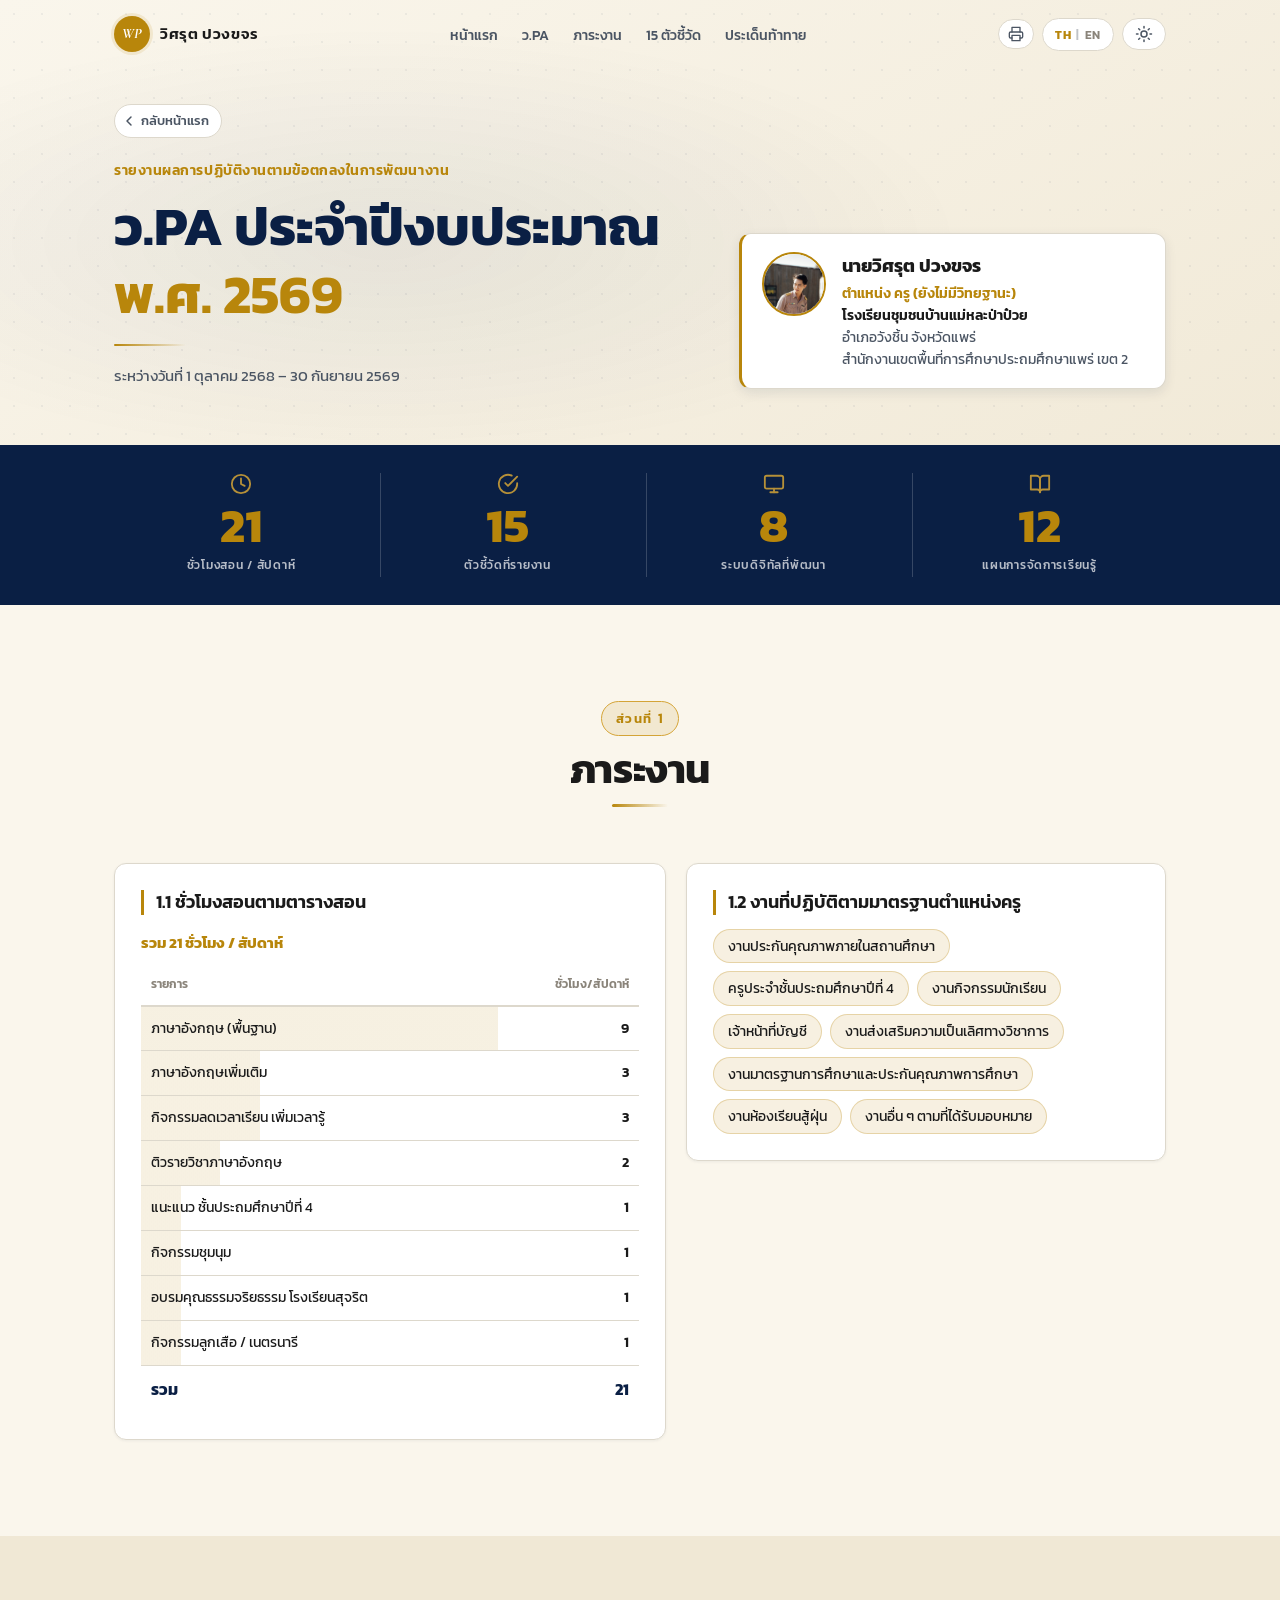
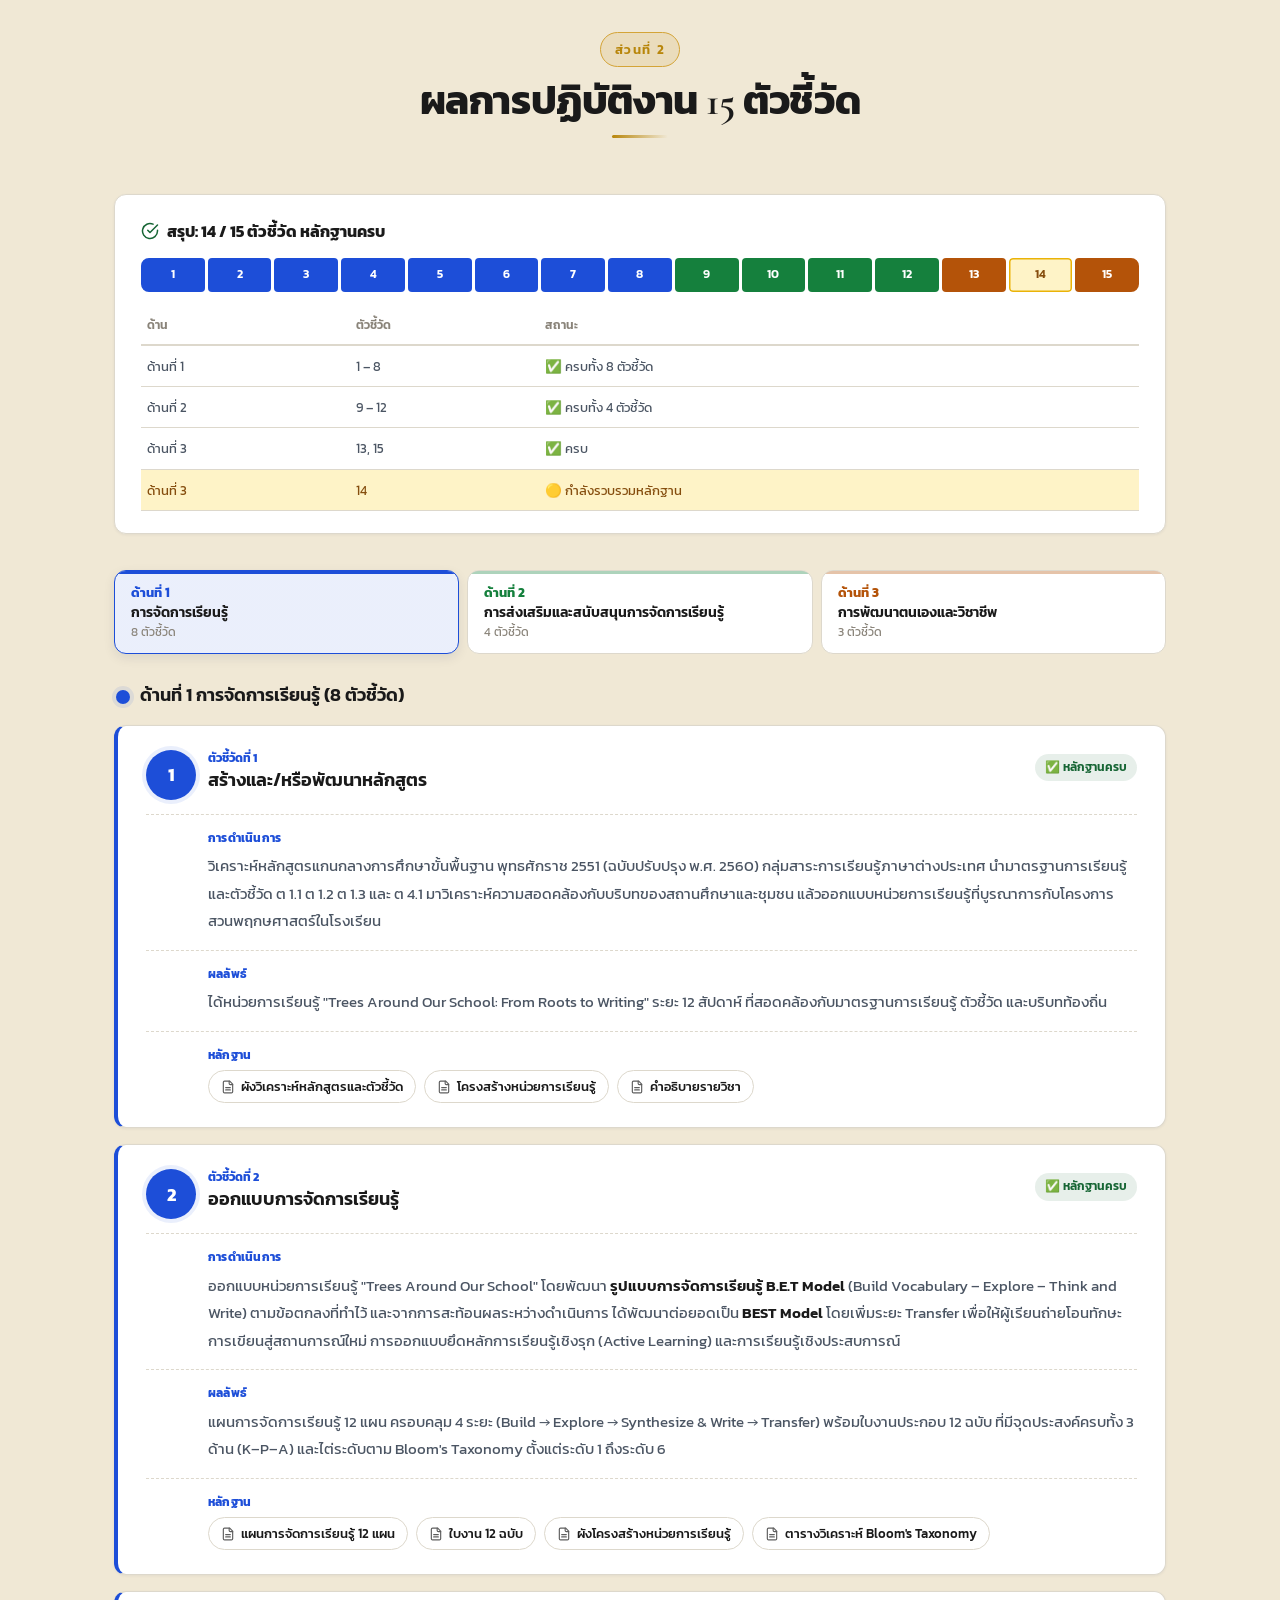
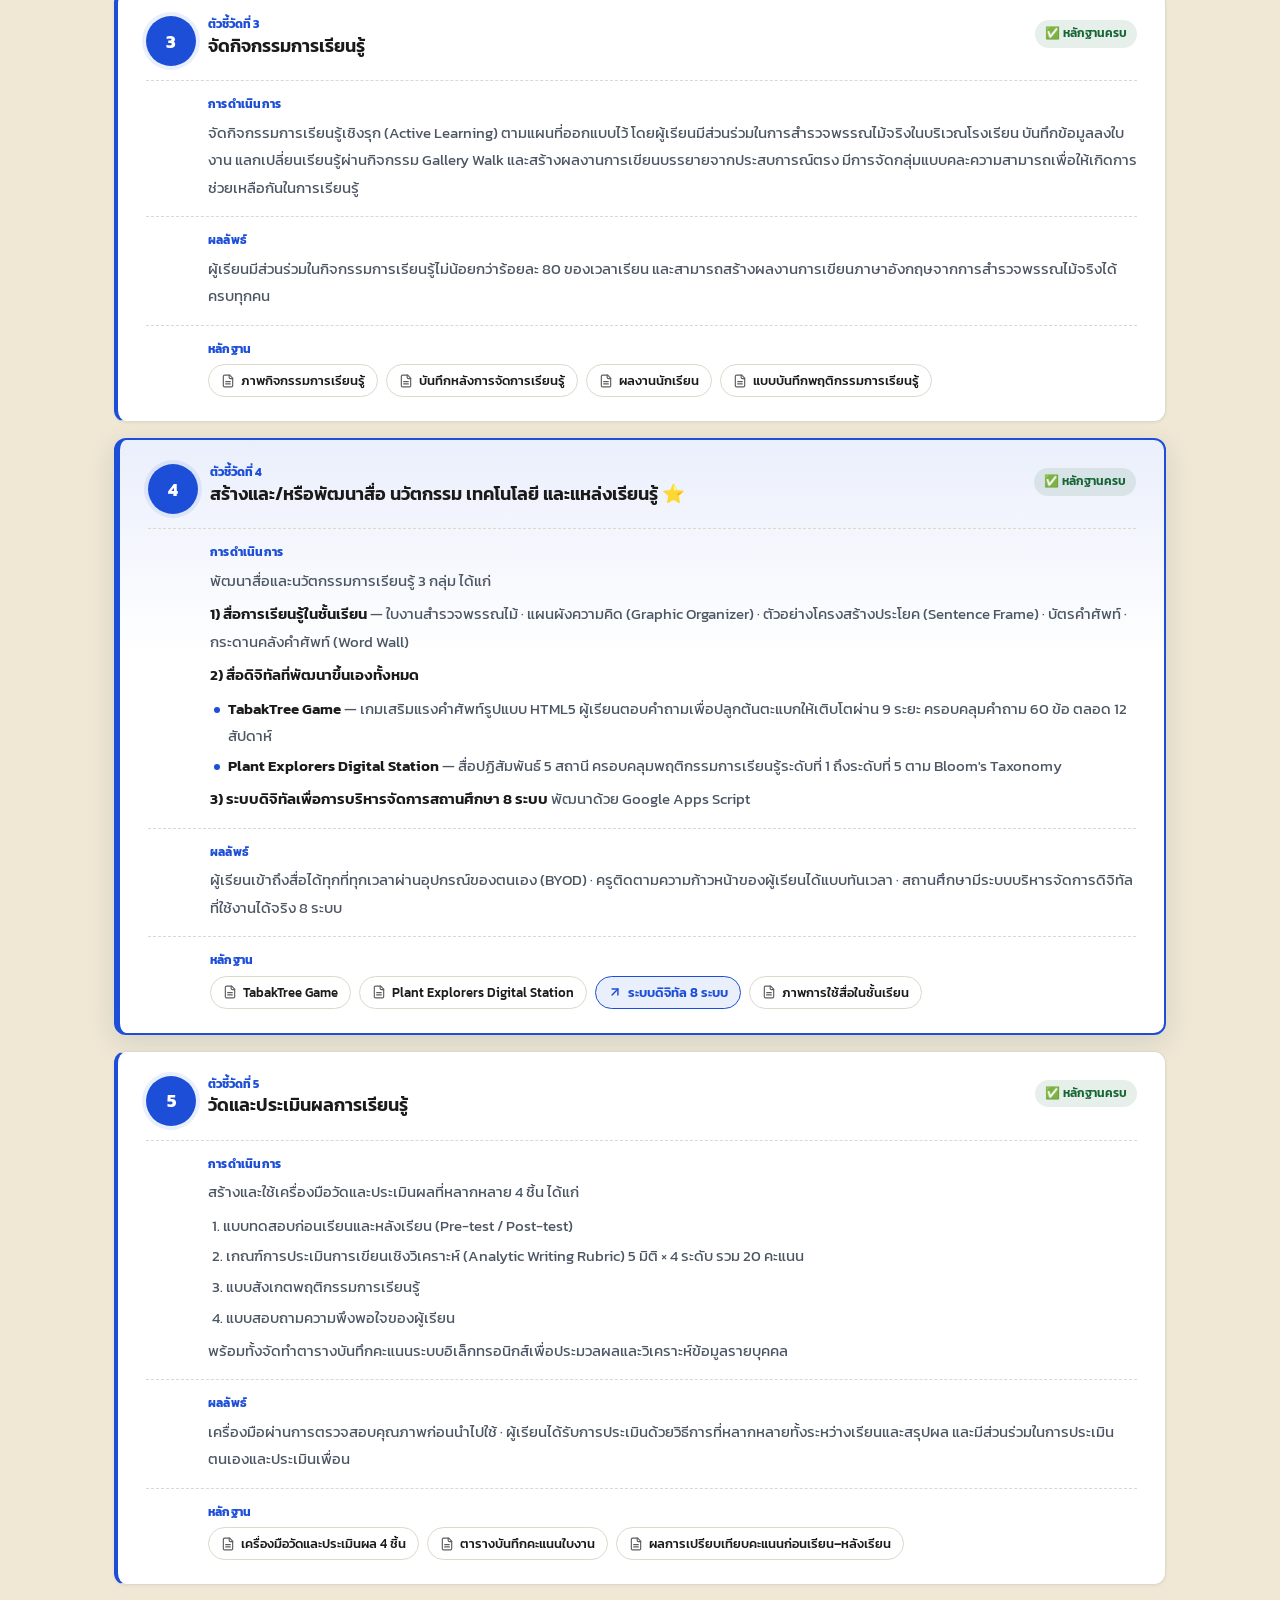
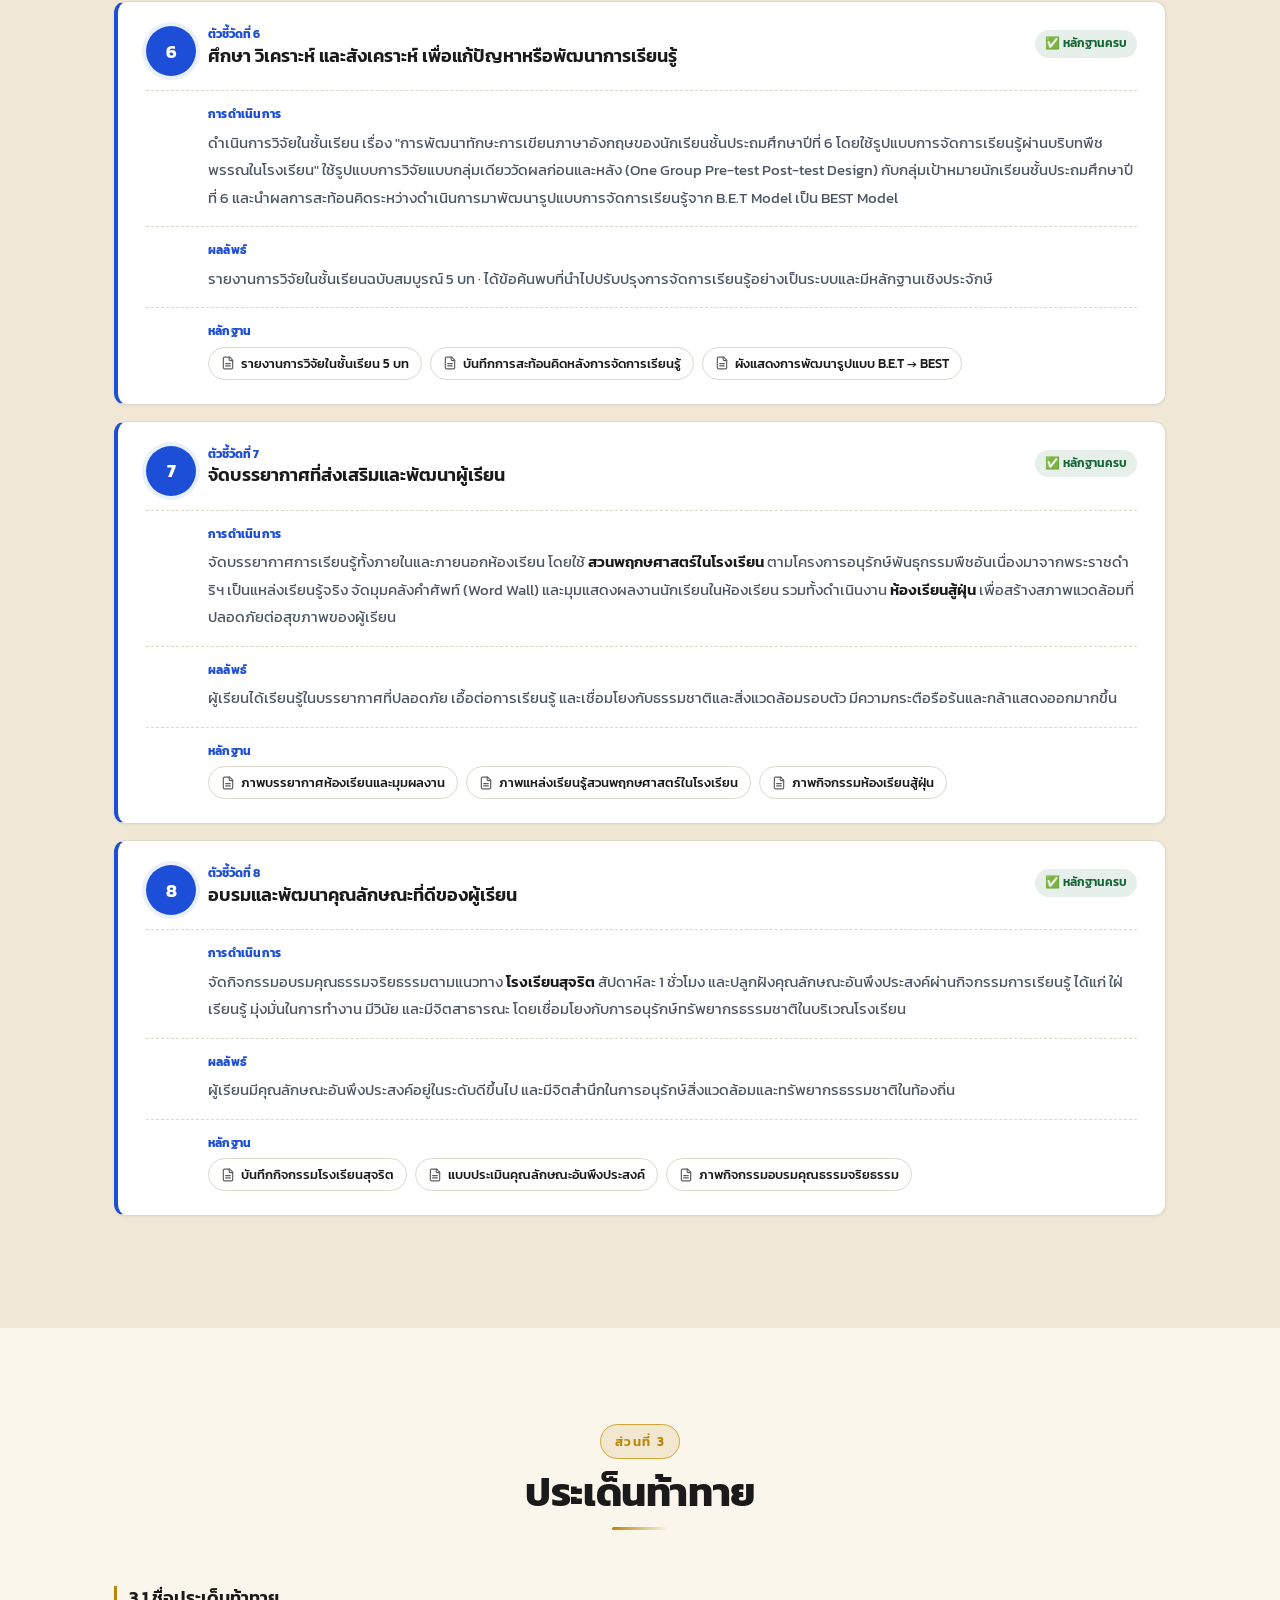
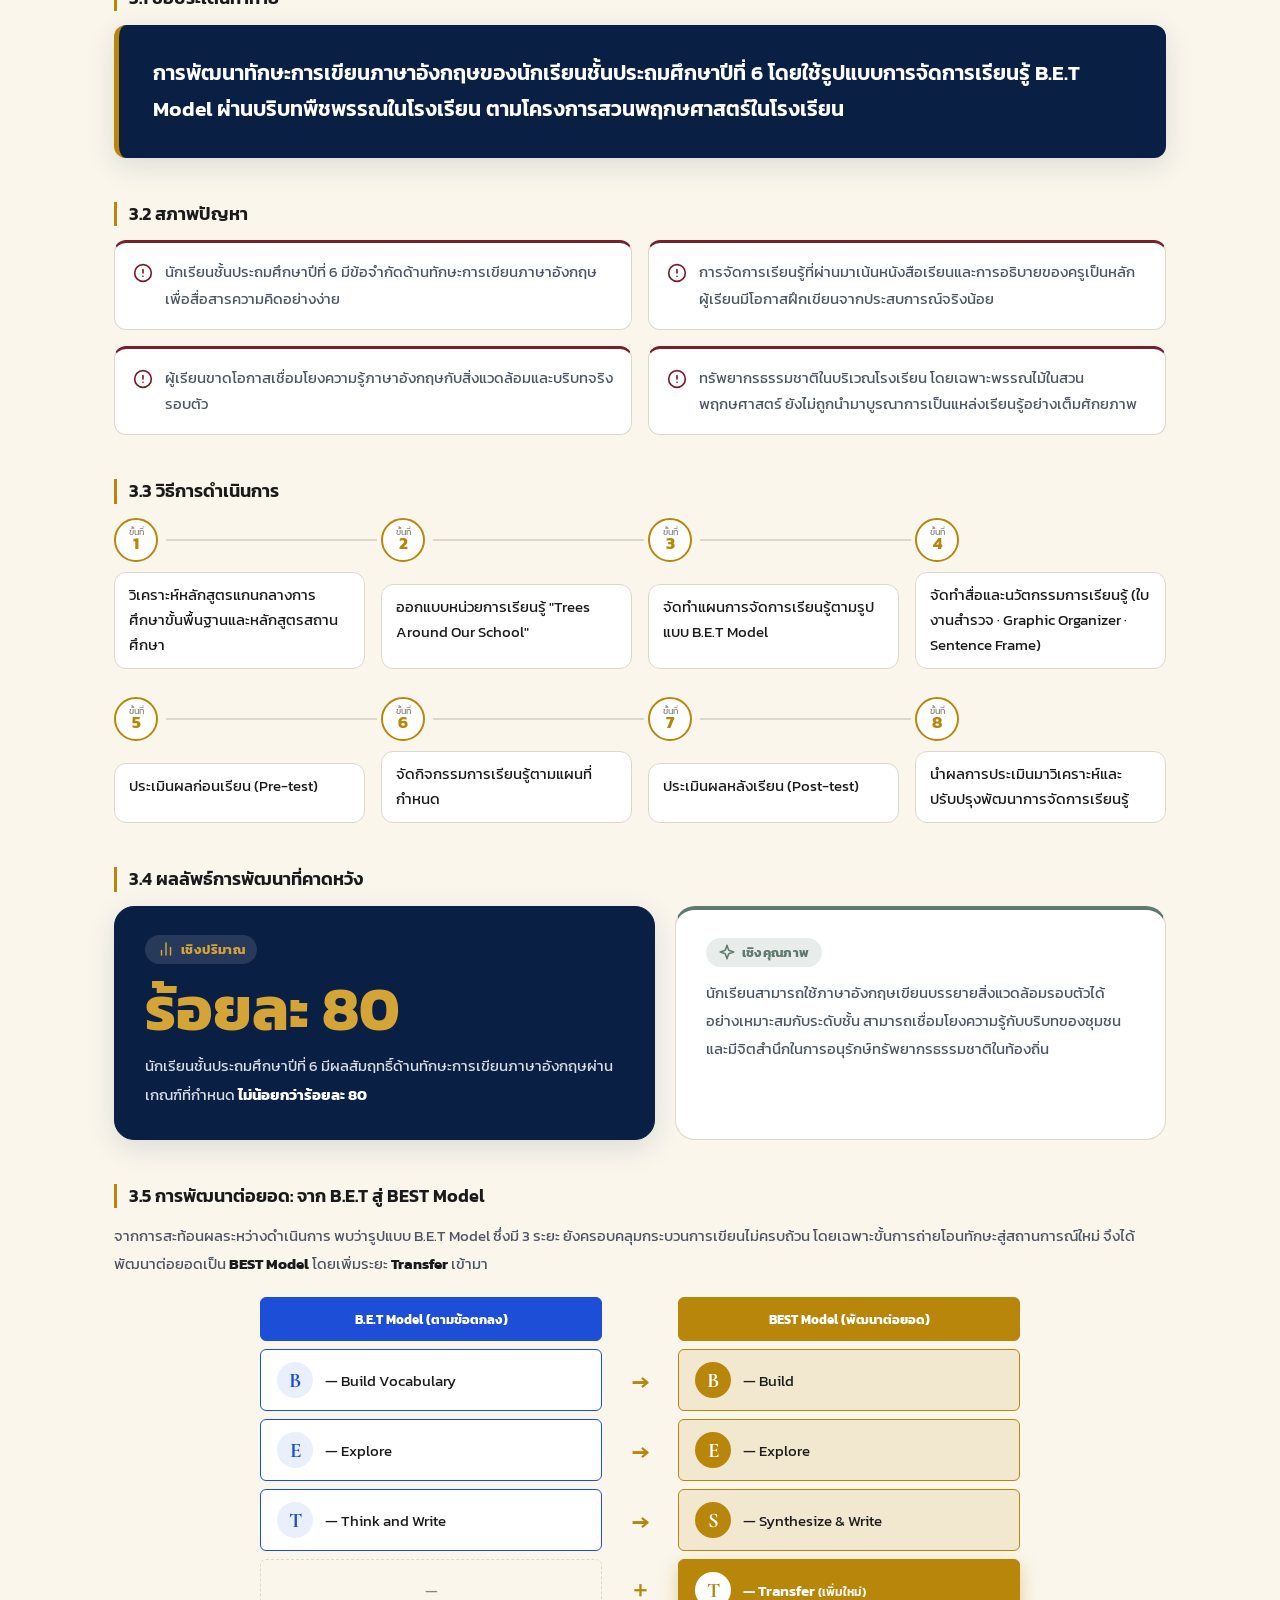
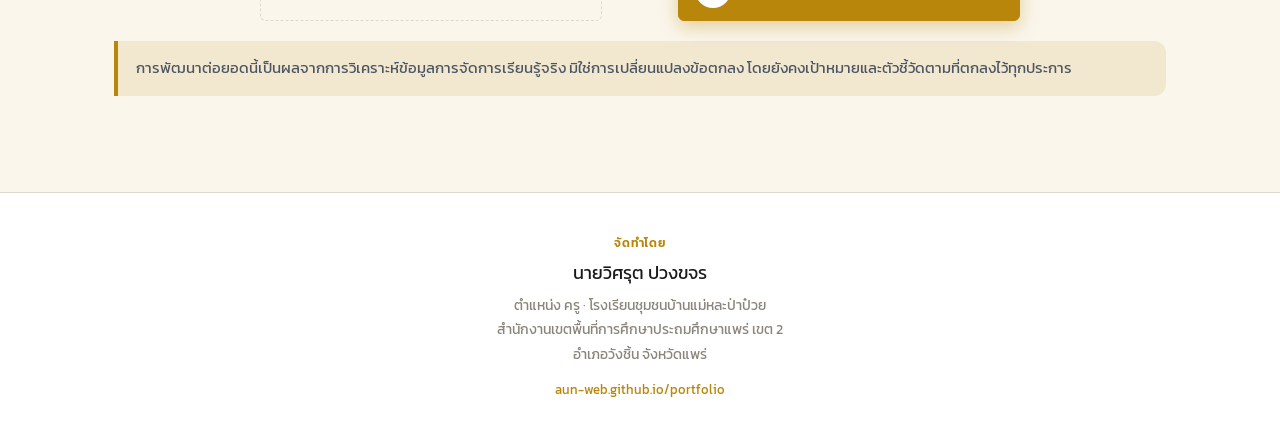
==== commit afd484e1: "style: use Arabic numerals on PA 2569 page and links Convert every Thai digit (๐-๙) to Arabic (0-9) " ====
--- a/pa2569/index.html
+++ b/pa2569/index.html
@@ -3,14 +3,14 @@
 <head>
   <meta charset="UTF-8">
   <meta name="viewport" content="width=device-width, initial-scale=1.0">
-  <title>รายงานผลการปฏิบัติงานตามข้อตกลง ว.PA ๒๕๖๙ | นายวิศรุต ปวงขจร</title>
-  <meta name="description" content="รายงานผลการปฏิบัติงานตามข้อตกลงในการพัฒนางาน (PA) ปีการศึกษา ๒๕๖๙ ครูวิศรุต ปวงขจร โรงเรียนชุมชนบ้านแม่หละป่าป๋วย สพป.แพร่ เขต ๒">
+  <title>รายงานผลการปฏิบัติงานตามข้อตกลง ว.PA 2569 | นายวิศรุต ปวงขจร</title>
+  <meta name="description" content="รายงานผลการปฏิบัติงานตามข้อตกลงในการพัฒนางาน (PA) ปีการศึกษา 2569 ครูวิศรุต ปวงขจร โรงเรียนชุมชนบ้านแม่หละป่าป๋วย สพป.แพร่ เขต 2">
   <meta name="author" content="Witsarut Puangkhajon">
   <link rel="canonical" href="https://aun-web.github.io/portfolio/pa2569/">
   <meta property="og:type" content="article">
   <meta property="og:url" content="https://aun-web.github.io/portfolio/pa2569/">
-  <meta property="og:title" content="รายงานผลการปฏิบัติงานตามข้อตกลง ว.PA ๒๕๖๙ | นายวิศรุต ปวงขจร">
-  <meta property="og:description" content="รายงานผลการปฏิบัติงานตามข้อตกลงในการพัฒนางาน (PA) ปีการศึกษา ๒๕๖๙ ครูวิศรุต ปวงขจร โรงเรียนชุมชนบ้านแม่หละป่าป๋วย สพป.แพร่ เขต ๒">
+  <meta property="og:title" content="รายงานผลการปฏิบัติงานตามข้อตกลง ว.PA 2569 | นายวิศรุต ปวงขจร">
+  <meta property="og:description" content="รายงานผลการปฏิบัติงานตามข้อตกลงในการพัฒนางาน (PA) ปีการศึกษา 2569 ครูวิศรุต ปวงขจร โรงเรียนชุมชนบ้านแม่หละป่าป๋วย สพป.แพร่ เขต 2">
   <meta property="og:image" content="https://aun-web.github.io/portfolio/images/profile.jpg">
   <meta property="og:locale" content="th_TH">
 
@@ -67,7 +67,7 @@
         <li><a href="../"            data-th="หน้าแรก"        data-en="Home">หน้าแรก</a></li>
         <li><a href="../#wpa"        data-th="ว.PA"           data-en="PA">ว.PA</a></li>
         <li><a href="#workload"      data-th="ภาระงาน"        data-en="Workload">ภาระงาน</a></li>
-        <li><a href="#indicators"    data-th="๑๕ ตัวชี้วัด"    data-en="15 Indicators">๑๕ ตัวชี้วัด</a></li>
+        <li><a href="#indicators"    data-th="15 ตัวชี้วัด"    data-en="15 Indicators">15 ตัวชี้วัด</a></li>
         <li><a href="#challenge"     data-th="ประเด็นท้าทาย"  data-en="Challenge">ประเด็นท้าทาย</a></li>
       </ul>
 
@@ -108,9 +108,9 @@
 
       <div class="pa-hero-text reveal-up" lang="th">
         <p class="hero-rank pa-eyebrow">รายงานผลการปฏิบัติงานตามข้อตกลงในการพัฒนางาน</p>
-        <h1 class="pa-title">ว.PA ประจำปีงบประมาณ <span class="pa-title-year">พ.ศ. ๒๕๖๙</span></h1>
+        <h1 class="pa-title">ว.PA ประจำปีงบประมาณ <span class="pa-title-year">พ.ศ. 2569</span></h1>
         <div class="hero-gold-rule"></div>
-        <p class="pa-period">ระหว่างวันที่ <span class="nowrap">๑ ตุลาคม ๒๕๖๘</span> – <span class="nowrap">๓๐ กันยายน ๒๕๖๙</span></p>
+        <p class="pa-period">ระหว่างวันที่ <span class="nowrap">1 ตุลาคม 2568</span> – <span class="nowrap">30 กันยายน 2569</span></p>
         <p class="pa-en-note" lang="en">This official document is available in Thai only.</p>
       </div>
 
@@ -121,78 +121,78 @@
           <p class="pa-profile-pos">ตำแหน่ง ครู (ยังไม่มีวิทยฐานะ)</p>
           <p class="pa-profile-school">โรงเรียนชุมชนบ้านแม่หละป่าป๋วย</p>
           <p>อำเภอวังชิ้น จังหวัดแพร่</p>
-          <p>สำนักงานเขตพื้นที่การศึกษาประถมศึกษาแพร่ เขต ๒</p>
+          <p>สำนักงานเขตพื้นที่การศึกษาประถมศึกษาแพร่ เขต 2</p>
         </div>
       </div>
     </div>
 
-    <!-- Stats (๔ ช่อง) -->
+    <!-- Stats (4 ช่อง) -->
     <div class="hero-kpi-strip pa-stats-strip" lang="th">
       <div class="container pa-stats">
         <div class="pa-stat">
           <svg class="pa-stat-icon" width="22" height="22" fill="none" stroke="currentColor" stroke-width="2" stroke-linecap="round" stroke-linejoin="round"><use href="#i-clock"/></svg>
-          <span class="kpi-num">๒๑</span>
+          <span class="kpi-num">21</span>
           <span class="kpi-label">ชั่วโมงสอน / สัปดาห์</span>
         </div>
         <div class="pa-stat">
           <svg class="pa-stat-icon" width="22" height="22" fill="none" stroke="currentColor" stroke-width="2" stroke-linecap="round" stroke-linejoin="round"><use href="#i-check-circle"/></svg>
-          <span class="kpi-num">๑๕</span>
+          <span class="kpi-num">15</span>
           <span class="kpi-label">ตัวชี้วัดที่รายงาน</span>
         </div>
         <div class="pa-stat">
           <svg class="pa-stat-icon" width="22" height="22" fill="none" stroke="currentColor" stroke-width="2" stroke-linecap="round" stroke-linejoin="round"><use href="#i-monitor"/></svg>
-          <span class="kpi-num">๘</span>
+          <span class="kpi-num">8</span>
           <span class="kpi-label">ระบบดิจิทัลที่พัฒนา</span>
         </div>
         <div class="pa-stat">
           <svg class="pa-stat-icon" width="22" height="22" fill="none" stroke="currentColor" stroke-width="2" stroke-linecap="round" stroke-linejoin="round"><use href="#i-book-open"/></svg>
-          <span class="kpi-num">๑๒</span>
+          <span class="kpi-num">12</span>
           <span class="kpi-label">แผนการจัดการเรียนรู้</span>
         </div>
       </div>
     </div>
   </section>
 
-  <!-- ===== ส่วนที่ ๑ ภาระงาน ===== -->
+  <!-- ===== ส่วนที่ 1 ภาระงาน ===== -->
   <section id="workload" class="section">
     <div class="container">
       <div class="section-header reveal-up">
-        <span class="section-label" data-th="ส่วนที่ ๑" data-en="Part 1">ส่วนที่ ๑</span>
+        <span class="section-label" data-th="ส่วนที่ 1" data-en="Part 1">ส่วนที่ 1</span>
         <h2 data-th="ภาระงาน" data-en="Workload">ภาระงาน</h2>
         <p class="pa-en-note" lang="en">This official document is available in Thai only.</p>
       </div>
 
       <div class="pa-workload" lang="th">
         <div class="pa-panel reveal-up">
-          <h3 class="pa-h3">๑.๑ ชั่วโมงสอนตามตารางสอน</h3>
-          <p class="pa-total"><strong>รวม ๒๑ ชั่วโมง / สัปดาห์</strong></p>
+          <h3 class="pa-h3">1.1 ชั่วโมงสอนตามตารางสอน</h3>
+          <p class="pa-total"><strong>รวม 21 ชั่วโมง / สัปดาห์</strong></p>
           <div class="pa-table-wrap">
             <table class="pa-table pa-hours">
               <thead>
                 <tr><th scope="col">รายการ</th><th scope="col">ชั่วโมง/สัปดาห์</th></tr>
               </thead>
               <tbody>
-                <tr style="--h:9"><td>ภาษาอังกฤษ (พื้นฐาน)</td><td>๙</td></tr>
-                <tr style="--h:3"><td>ภาษาอังกฤษเพิ่มเติม</td><td>๓</td></tr>
-                <tr style="--h:3"><td>กิจกรรมลดเวลาเรียน เพิ่มเวลารู้</td><td>๓</td></tr>
-                <tr style="--h:2"><td>ติวรายวิชาภาษาอังกฤษ</td><td>๒</td></tr>
-                <tr style="--h:1"><td>แนะแนว ชั้นประถมศึกษาปีที่ ๔</td><td>๑</td></tr>
-                <tr style="--h:1"><td>กิจกรรมชุมนุม</td><td>๑</td></tr>
-                <tr style="--h:1"><td>อบรมคุณธรรมจริยธรรม โรงเรียนสุจริต</td><td>๑</td></tr>
-                <tr style="--h:1"><td>กิจกรรมลูกเสือ / เนตรนารี</td><td>๑</td></tr>
+                <tr style="--h:9"><td>ภาษาอังกฤษ (พื้นฐาน)</td><td>9</td></tr>
+                <tr style="--h:3"><td>ภาษาอังกฤษเพิ่มเติม</td><td>3</td></tr>
+                <tr style="--h:3"><td>กิจกรรมลดเวลาเรียน เพิ่มเวลารู้</td><td>3</td></tr>
+                <tr style="--h:2"><td>ติวรายวิชาภาษาอังกฤษ</td><td>2</td></tr>
+                <tr style="--h:1"><td>แนะแนว ชั้นประถมศึกษาปีที่ 4</td><td>1</td></tr>
+                <tr style="--h:1"><td>กิจกรรมชุมนุม</td><td>1</td></tr>
+                <tr style="--h:1"><td>อบรมคุณธรรมจริยธรรม โรงเรียนสุจริต</td><td>1</td></tr>
+                <tr style="--h:1"><td>กิจกรรมลูกเสือ / เนตรนารี</td><td>1</td></tr>
               </tbody>
               <tfoot>
-                <tr><th scope="row">รวม</th><td>๒๑</td></tr>
+                <tr><th scope="row">รวม</th><td>21</td></tr>
               </tfoot>
             </table>
           </div>
         </div>
 
         <div class="pa-panel reveal-up" style="--delay:.08s">
-          <h3 class="pa-h3">๑.๒ งานที่ปฏิบัติตามมาตรฐานตำแหน่งครู</h3>
+          <h3 class="pa-h3">1.2 งานที่ปฏิบัติตามมาตรฐานตำแหน่งครู</h3>
           <ul class="pa-chips">
             <li>งานประกันคุณภาพภายในสถานศึกษา</li>
-            <li>ครูประจำชั้นประถมศึกษาปีที่ ๔</li>
+            <li>ครูประจำชั้นประถมศึกษาปีที่ 4</li>
             <li>งานกิจกรรมนักเรียน</li>
             <li>เจ้าหน้าที่บัญชี</li>
             <li>งานส่งเสริมความเป็นเลิศทางวิชาการ</li>
@@ -205,12 +205,12 @@
     </div>
   </section>
 
-  <!-- ===== ส่วนที่ ๒ ผลการปฏิบัติงาน ๑๕ ตัวชี้วัด ===== -->
+  <!-- ===== ส่วนที่ 2 ผลการปฏิบัติงาน 15 ตัวชี้วัด ===== -->
   <section id="indicators" class="section section-alt">
     <div class="container">
       <div class="section-header reveal-up">
-        <span class="section-label" data-th="ส่วนที่ ๒" data-en="Part 2">ส่วนที่ ๒</span>
-        <h2 data-th="ผลการปฏิบัติงาน ๑๕ ตัวชี้วัด" data-en="Performance on 15 Indicators">ผลการปฏิบัติงาน ๑๕ ตัวชี้วัด</h2>
+        <span class="section-label" data-th="ส่วนที่ 2" data-en="Part 2">ส่วนที่ 2</span>
+        <h2 data-th="ผลการปฏิบัติงาน 15 ตัวชี้วัด" data-en="Performance on 15 Indicators">ผลการปฏิบัติงาน 15 ตัวชี้วัด</h2>
         <p class="pa-en-note" lang="en">This official document is available in Thai only.</p>
       </div>
 
@@ -218,24 +218,24 @@
       <div class="pa-progress reveal-up" lang="th">
         <p class="pa-progress-summary">
           <svg width="18" height="18" fill="none" stroke="currentColor" stroke-width="2" stroke-linecap="round" stroke-linejoin="round"><use href="#i-check-circle"/></svg>
-          <strong>สรุป: ๑๔ / ๑๕ ตัวชี้วัด หลักฐานครบ</strong>
+          <strong>สรุป: 14 / 15 ตัวชี้วัด หลักฐานครบ</strong>
         </p>
         <ol class="pa-progress-bar" aria-label="สถานะหลักฐานรายตัวชี้วัด">
-          <li class="d1"><a href="#kpi-1"  title="ตัวชี้วัดที่ ๑ · ✅ ครบ">๑</a></li>
-          <li class="d1"><a href="#kpi-2"  title="ตัวชี้วัดที่ ๒ · ✅ ครบ">๒</a></li>
-          <li class="d1"><a href="#kpi-3"  title="ตัวชี้วัดที่ ๓ · ✅ ครบ">๓</a></li>
-          <li class="d1"><a href="#kpi-4"  title="ตัวชี้วัดที่ ๔ · ✅ ครบ">๔</a></li>
-          <li class="d1"><a href="#kpi-5"  title="ตัวชี้วัดที่ ๕ · ✅ ครบ">๕</a></li>
-          <li class="d1"><a href="#kpi-6"  title="ตัวชี้วัดที่ ๖ · ✅ ครบ">๖</a></li>
-          <li class="d1"><a href="#kpi-7"  title="ตัวชี้วัดที่ ๗ · ✅ ครบ">๗</a></li>
-          <li class="d1"><a href="#kpi-8"  title="ตัวชี้วัดที่ ๘ · ✅ ครบ">๘</a></li>
-          <li class="d2"><a href="#kpi-9"  title="ตัวชี้วัดที่ ๙ · ✅ ครบ">๙</a></li>
-          <li class="d2"><a href="#kpi-10" title="ตัวชี้วัดที่ ๑๐ · ✅ ครบ">๑๐</a></li>
-          <li class="d2"><a href="#kpi-11" title="ตัวชี้วัดที่ ๑๑ · ✅ ครบ">๑๑</a></li>
-          <li class="d2"><a href="#kpi-12" title="ตัวชี้วัดที่ ๑๒ · ✅ ครบ">๑๒</a></li>
-          <li class="d3"><a href="#kpi-13" title="ตัวชี้วัดที่ ๑๓ · ✅ ครบ">๑๓</a></li>
-          <li class="d3 is-pending"><a href="#kpi-14" title="ตัวชี้วัดที่ ๑๔ · 🟡 กำลังรวบรวมหลักฐาน">๑๔</a></li>
-          <li class="d3"><a href="#kpi-15" title="ตัวชี้วัดที่ ๑๕ · ✅ ครบ">๑๕</a></li>
+          <li class="d1"><a href="#kpi-1"  title="ตัวชี้วัดที่ 1 · ✅ ครบ">1</a></li>
+          <li class="d1"><a href="#kpi-2"  title="ตัวชี้วัดที่ 2 · ✅ ครบ">2</a></li>
+          <li class="d1"><a href="#kpi-3"  title="ตัวชี้วัดที่ 3 · ✅ ครบ">3</a></li>
+          <li class="d1"><a href="#kpi-4"  title="ตัวชี้วัดที่ 4 · ✅ ครบ">4</a></li>
+          <li class="d1"><a href="#kpi-5"  title="ตัวชี้วัดที่ 5 · ✅ ครบ">5</a></li>
+          <li class="d1"><a href="#kpi-6"  title="ตัวชี้วัดที่ 6 · ✅ ครบ">6</a></li>
+          <li class="d1"><a href="#kpi-7"  title="ตัวชี้วัดที่ 7 · ✅ ครบ">7</a></li>
+          <li class="d1"><a href="#kpi-8"  title="ตัวชี้วัดที่ 8 · ✅ ครบ">8</a></li>
+          <li class="d2"><a href="#kpi-9"  title="ตัวชี้วัดที่ 9 · ✅ ครบ">9</a></li>
+          <li class="d2"><a href="#kpi-10" title="ตัวชี้วัดที่ 10 · ✅ ครบ">10</a></li>
+          <li class="d2"><a href="#kpi-11" title="ตัวชี้วัดที่ 11 · ✅ ครบ">11</a></li>
+          <li class="d2"><a href="#kpi-12" title="ตัวชี้วัดที่ 12 · ✅ ครบ">12</a></li>
+          <li class="d3"><a href="#kpi-13" title="ตัวชี้วัดที่ 13 · ✅ ครบ">13</a></li>
+          <li class="d3 is-pending"><a href="#kpi-14" title="ตัวชี้วัดที่ 14 · 🟡 กำลังรวบรวมหลักฐาน">14</a></li>
+          <li class="d3"><a href="#kpi-15" title="ตัวชี้วัดที่ 15 · ✅ ครบ">15</a></li>
         </ol>
         <div class="pa-table-wrap">
           <table class="pa-table pa-status-table">
@@ -243,10 +243,10 @@
               <tr><th scope="col">ด้าน</th><th scope="col">ตัวชี้วัด</th><th scope="col">สถานะ</th></tr>
             </thead>
             <tbody>
-              <tr><td>ด้านที่ ๑</td><td>๑ – ๘</td><td>✅ ครบทั้ง ๘ ตัวชี้วัด</td></tr>
-              <tr><td>ด้านที่ ๒</td><td>๙ – ๑๒</td><td>✅ ครบทั้ง ๔ ตัวชี้วัด</td></tr>
-              <tr><td>ด้านที่ ๓</td><td>๑๓, ๑๕</td><td>✅ ครบ</td></tr>
-              <tr class="is-pending"><td>ด้านที่ ๓</td><td>๑๔</td><td>🟡 กำลังรวบรวมหลักฐาน</td></tr>
+              <tr><td>ด้านที่ 1</td><td>1 – 8</td><td>✅ ครบทั้ง 8 ตัวชี้วัด</td></tr>
+              <tr><td>ด้านที่ 2</td><td>9 – 12</td><td>✅ ครบทั้ง 4 ตัวชี้วัด</td></tr>
+              <tr><td>ด้านที่ 3</td><td>13, 15</td><td>✅ ครบ</td></tr>
+              <tr class="is-pending"><td>ด้านที่ 3</td><td>14</td><td>🟡 กำลังรวบรวมหลักฐาน</td></tr>
             </tbody>
           </table>
         </div>
@@ -255,42 +255,42 @@
       <!-- Domain tabs (enabled by JS; without JS all domains are shown) -->
       <div class="pa-tabs" role="tablist" aria-label="ด้านการประเมิน" lang="th" hidden>
         <button class="pa-tab d1" role="tab" id="tab-domain-1" aria-controls="domain-1" aria-selected="true" data-domain="1">
-          <span class="pa-tab-no">ด้านที่ ๑</span>
+          <span class="pa-tab-no">ด้านที่ 1</span>
           <span class="pa-tab-name">การจัดการเรียนรู้</span>
-          <span class="pa-tab-count">๘ ตัวชี้วัด</span>
+          <span class="pa-tab-count">8 ตัวชี้วัด</span>
         </button>
         <button class="pa-tab d2" role="tab" id="tab-domain-2" aria-controls="domain-2" aria-selected="false" tabindex="-1" data-domain="2">
-          <span class="pa-tab-no">ด้านที่ ๒</span>
+          <span class="pa-tab-no">ด้านที่ 2</span>
           <span class="pa-tab-name">การส่งเสริมและสนับสนุนการจัดการเรียนรู้</span>
-          <span class="pa-tab-count">๔ ตัวชี้วัด</span>
+          <span class="pa-tab-count">4 ตัวชี้วัด</span>
         </button>
         <button class="pa-tab d3" role="tab" id="tab-domain-3" aria-controls="domain-3" aria-selected="false" tabindex="-1" data-domain="3">
-          <span class="pa-tab-no">ด้านที่ ๓</span>
+          <span class="pa-tab-no">ด้านที่ 3</span>
           <span class="pa-tab-name">การพัฒนาตนเองและวิชาชีพ</span>
-          <span class="pa-tab-count">๓ ตัวชี้วัด</span>
+          <span class="pa-tab-count">3 ตัวชี้วัด</span>
         </button>
       </div>
 
-      <!-- ─────────── ด้านที่ ๑ ─────────── -->
+      <!-- ─────────── ด้านที่ 1 ─────────── -->
       <div class="pa-domain d1" id="domain-1" role="tabpanel" aria-labelledby="tab-domain-1" lang="th">
-        <h3 class="pa-domain-title">ด้านที่ ๑ การจัดการเรียนรู้ <span class="nowrap">(๘ ตัวชี้วัด)</span></h3>
+        <h3 class="pa-domain-title">ด้านที่ 1 การจัดการเรียนรู้ <span class="nowrap">(8 ตัวชี้วัด)</span></h3>
 
         <article class="pa-kpi" id="kpi-1">
           <header class="pa-kpi-head">
-            <span class="pa-kpi-num">๑</span>
-            <div class="pa-kpi-heading">
-              <p class="pa-kpi-label">ตัวชี้วัดที่ ๑</p>
+            <span class="pa-kpi-num">1</span>
+            <div class="pa-kpi-heading">
+              <p class="pa-kpi-label">ตัวชี้วัดที่ 1</p>
               <h4 class="pa-kpi-title">สร้างและ/หรือพัฒนาหลักสูตร</h4>
             </div>
             <span class="pa-status is-done">✅ หลักฐานครบ</span>
           </header>
           <div class="pa-kpi-block">
             <h5>การดำเนินการ</h5>
-            <p>วิเคราะห์หลักสูตรแกนกลางการศึกษาขั้นพื้นฐาน พุทธศักราช ๒๕๕๑ (ฉบับปรับปรุง พ.ศ. ๒๕๖๐) กลุ่มสาระการเรียนรู้ภาษาต่างประเทศ นำมาตรฐานการเรียนรู้และตัวชี้วัด ต ๑.๑ ต ๑.๒ ต ๑.๓ และ ต ๔.๑ มาวิเคราะห์ความสอดคล้องกับบริบทของสถานศึกษาและชุมชน แล้วออกแบบหน่วยการเรียนรู้ที่บูรณาการกับโครงการสวนพฤกษศาสตร์ในโรงเรียน</p>
-          </div>
-          <div class="pa-kpi-block">
-            <h5>ผลลัพธ์</h5>
-            <p>ได้หน่วยการเรียนรู้ "Trees Around Our School: From Roots to Writing" ระยะ ๑๒ สัปดาห์ ที่สอดคล้องกับมาตรฐานการเรียนรู้ ตัวชี้วัด และบริบทท้องถิ่น</p>
+            <p>วิเคราะห์หลักสูตรแกนกลางการศึกษาขั้นพื้นฐาน พุทธศักราช 2551 (ฉบับปรับปรุง พ.ศ. 2560) กลุ่มสาระการเรียนรู้ภาษาต่างประเทศ นำมาตรฐานการเรียนรู้และตัวชี้วัด ต 1.1 ต 1.2 ต 1.3 และ ต 4.1 มาวิเคราะห์ความสอดคล้องกับบริบทของสถานศึกษาและชุมชน แล้วออกแบบหน่วยการเรียนรู้ที่บูรณาการกับโครงการสวนพฤกษศาสตร์ในโรงเรียน</p>
+          </div>
+          <div class="pa-kpi-block">
+            <h5>ผลลัพธ์</h5>
+            <p>ได้หน่วยการเรียนรู้ "Trees Around Our School: From Roots to Writing" ระยะ 12 สัปดาห์ ที่สอดคล้องกับมาตรฐานการเรียนรู้ ตัวชี้วัด และบริบทท้องถิ่น</p>
           </div>
           <div class="pa-kpi-block">
             <h5>หลักฐาน</h5>
@@ -304,9 +304,9 @@
 
         <article class="pa-kpi" id="kpi-2">
           <header class="pa-kpi-head">
-            <span class="pa-kpi-num">๒</span>
-            <div class="pa-kpi-heading">
-              <p class="pa-kpi-label">ตัวชี้วัดที่ ๒</p>
+            <span class="pa-kpi-num">2</span>
+            <div class="pa-kpi-heading">
+              <p class="pa-kpi-label">ตัวชี้วัดที่ 2</p>
               <h4 class="pa-kpi-title">ออกแบบการจัดการเรียนรู้</h4>
             </div>
             <span class="pa-status is-done">✅ หลักฐานครบ</span>
@@ -317,13 +317,13 @@
           </div>
           <div class="pa-kpi-block">
             <h5>ผลลัพธ์</h5>
-            <p>แผนการจัดการเรียนรู้ ๑๒ แผน ครอบคลุม ๔ ระยะ (Build → Explore → Synthesize &amp; Write → Transfer) พร้อมใบงานประกอบ ๑๒ ฉบับ ที่มีจุดประสงค์ครบทั้ง ๓ ด้าน (K–P–A) และไต่ระดับตาม Bloom's Taxonomy ตั้งแต่ระดับ ๑ ถึงระดับ ๖</p>
-          </div>
-          <div class="pa-kpi-block">
-            <h5>หลักฐาน</h5>
-            <ul class="pa-evidence">
-              <li><a href="#" data-evidence="kpi-2-1">แผนการจัดการเรียนรู้ ๑๒ แผน</a></li>
-              <li><a href="#" data-evidence="kpi-2-2">ใบงาน ๑๒ ฉบับ</a></li>
+            <p>แผนการจัดการเรียนรู้ 12 แผน ครอบคลุม 4 ระยะ (Build → Explore → Synthesize &amp; Write → Transfer) พร้อมใบงานประกอบ 12 ฉบับ ที่มีจุดประสงค์ครบทั้ง 3 ด้าน (K–P–A) และไต่ระดับตาม Bloom's Taxonomy ตั้งแต่ระดับ 1 ถึงระดับ 6</p>
+          </div>
+          <div class="pa-kpi-block">
+            <h5>หลักฐาน</h5>
+            <ul class="pa-evidence">
+              <li><a href="#" data-evidence="kpi-2-1">แผนการจัดการเรียนรู้ 12 แผน</a></li>
+              <li><a href="#" data-evidence="kpi-2-2">ใบงาน 12 ฉบับ</a></li>
               <li><a href="#" data-evidence="kpi-2-3">ผังโครงสร้างหน่วยการเรียนรู้</a></li>
               <li><a href="#" data-evidence="kpi-2-4">ตารางวิเคราะห์ Bloom's Taxonomy</a></li>
             </ul>
@@ -332,9 +332,9 @@
 
         <article class="pa-kpi" id="kpi-3">
           <header class="pa-kpi-head">
-            <span class="pa-kpi-num">๓</span>
-            <div class="pa-kpi-heading">
-              <p class="pa-kpi-label">ตัวชี้วัดที่ ๓</p>
+            <span class="pa-kpi-num">3</span>
+            <div class="pa-kpi-heading">
+              <p class="pa-kpi-label">ตัวชี้วัดที่ 3</p>
               <h4 class="pa-kpi-title">จัดกิจกรรมการเรียนรู้</h4>
             </div>
             <span class="pa-status is-done">✅ หลักฐานครบ</span>
@@ -345,7 +345,7 @@
           </div>
           <div class="pa-kpi-block">
             <h5>ผลลัพธ์</h5>
-            <p>ผู้เรียนมีส่วนร่วมในกิจกรรมการเรียนรู้ไม่น้อยกว่าร้อยละ ๘๐ ของเวลาเรียน และสามารถสร้างผลงานการเขียนภาษาอังกฤษจากการสำรวจพรรณไม้จริงได้ครบทุกคน</p>
+            <p>ผู้เรียนมีส่วนร่วมในกิจกรรมการเรียนรู้ไม่น้อยกว่าร้อยละ 80 ของเวลาเรียน และสามารถสร้างผลงานการเขียนภาษาอังกฤษจากการสำรวจพรรณไม้จริงได้ครบทุกคน</p>
           </div>
           <div class="pa-kpi-block">
             <h5>หลักฐาน</h5>
@@ -360,34 +360,34 @@
 
         <article class="pa-kpi is-highlight" id="kpi-4">
           <header class="pa-kpi-head">
-            <span class="pa-kpi-num">๔</span>
-            <div class="pa-kpi-heading">
-              <p class="pa-kpi-label">ตัวชี้วัดที่ ๔</p>
+            <span class="pa-kpi-num">4</span>
+            <div class="pa-kpi-heading">
+              <p class="pa-kpi-label">ตัวชี้วัดที่ 4</p>
               <h4 class="pa-kpi-title">สร้างและ/หรือพัฒนาสื่อ นวัตกรรม เทคโนโลยี และแหล่งเรียนรู้ <span class="pa-star">⭐</span></h4>
             </div>
             <span class="pa-status is-done">✅ หลักฐานครบ</span>
           </header>
           <div class="pa-kpi-block">
             <h5>การดำเนินการ</h5>
-            <p>พัฒนาสื่อและนวัตกรรมการเรียนรู้ ๓ กลุ่ม ได้แก่</p>
-            <p><strong>๑) สื่อการเรียนรู้ในชั้นเรียน</strong> — ใบงานสำรวจพรรณไม้ · แผนผังความคิด (Graphic Organizer) · ตัวอย่างโครงสร้างประโยค (Sentence Frame) · บัตรคำศัพท์ · กระดานคลังคำศัพท์ (Word Wall)</p>
-            <p><strong>๒) สื่อดิจิทัลที่พัฒนาขึ้นเองทั้งหมด</strong></p>
+            <p>พัฒนาสื่อและนวัตกรรมการเรียนรู้ 3 กลุ่ม ได้แก่</p>
+            <p><strong>1) สื่อการเรียนรู้ในชั้นเรียน</strong> — ใบงานสำรวจพรรณไม้ · แผนผังความคิด (Graphic Organizer) · ตัวอย่างโครงสร้างประโยค (Sentence Frame) · บัตรคำศัพท์ · กระดานคลังคำศัพท์ (Word Wall)</p>
+            <p><strong>2) สื่อดิจิทัลที่พัฒนาขึ้นเองทั้งหมด</strong></p>
             <ul class="pa-list">
-              <li><strong>TabakTree Game</strong> — เกมเสริมแรงคำศัพท์รูปแบบ HTML๕ ผู้เรียนตอบคำถามเพื่อปลูกต้นตะแบกให้เติบโตผ่าน ๙ ระยะ ครอบคลุมคำถาม ๖๐ ข้อ ตลอด ๑๒ สัปดาห์</li>
-              <li><strong>Plant Explorers Digital Station</strong> — สื่อปฏิสัมพันธ์ ๕ สถานี ครอบคลุมพฤติกรรมการเรียนรู้ระดับที่ ๑ ถึงระดับที่ ๕ ตาม Bloom's Taxonomy</li>
-            </ul>
-            <p><strong>๓) ระบบดิจิทัลเพื่อการบริหารจัดการสถานศึกษา ๘ ระบบ</strong> พัฒนาด้วย Google Apps Script</p>
-          </div>
-          <div class="pa-kpi-block">
-            <h5>ผลลัพธ์</h5>
-            <p>ผู้เรียนเข้าถึงสื่อได้ทุกที่ทุกเวลาผ่านอุปกรณ์ของตนเอง (BYOD) · ครูติดตามความก้าวหน้าของผู้เรียนได้แบบทันเวลา · สถานศึกษามีระบบบริหารจัดการดิจิทัลที่ใช้งานได้จริง ๘ ระบบ</p>
+              <li><strong>TabakTree Game</strong> — เกมเสริมแรงคำศัพท์รูปแบบ HTML5 ผู้เรียนตอบคำถามเพื่อปลูกต้นตะแบกให้เติบโตผ่าน 9 ระยะ ครอบคลุมคำถาม 60 ข้อ ตลอด 12 สัปดาห์</li>
+              <li><strong>Plant Explorers Digital Station</strong> — สื่อปฏิสัมพันธ์ 5 สถานี ครอบคลุมพฤติกรรมการเรียนรู้ระดับที่ 1 ถึงระดับที่ 5 ตาม Bloom's Taxonomy</li>
+            </ul>
+            <p><strong>3) ระบบดิจิทัลเพื่อการบริหารจัดการสถานศึกษา 8 ระบบ</strong> พัฒนาด้วย Google Apps Script</p>
+          </div>
+          <div class="pa-kpi-block">
+            <h5>ผลลัพธ์</h5>
+            <p>ผู้เรียนเข้าถึงสื่อได้ทุกที่ทุกเวลาผ่านอุปกรณ์ของตนเอง (BYOD) · ครูติดตามความก้าวหน้าของผู้เรียนได้แบบทันเวลา · สถานศึกษามีระบบบริหารจัดการดิจิทัลที่ใช้งานได้จริง 8 ระบบ</p>
           </div>
           <div class="pa-kpi-block">
             <h5>หลักฐาน</h5>
             <ul class="pa-evidence">
               <li><a href="#" data-evidence="kpi-4-1">TabakTree Game</a></li>
               <li><a href="#" data-evidence="kpi-4-2">Plant Explorers Digital Station</a></li>
-              <li><a href="../#websystems" class="is-linked">ระบบดิจิทัล ๘ ระบบ</a></li>
+              <li><a href="../#websystems" class="is-linked">ระบบดิจิทัล 8 ระบบ</a></li>
               <li><a href="#" data-evidence="kpi-4-4">ภาพการใช้สื่อในชั้นเรียน</a></li>
             </ul>
           </div>
@@ -395,21 +395,21 @@
 
         <article class="pa-kpi" id="kpi-5">
           <header class="pa-kpi-head">
-            <span class="pa-kpi-num">๕</span>
-            <div class="pa-kpi-heading">
-              <p class="pa-kpi-label">ตัวชี้วัดที่ ๕</p>
+            <span class="pa-kpi-num">5</span>
+            <div class="pa-kpi-heading">
+              <p class="pa-kpi-label">ตัวชี้วัดที่ 5</p>
               <h4 class="pa-kpi-title">วัดและประเมินผลการเรียนรู้</h4>
             </div>
             <span class="pa-status is-done">✅ หลักฐานครบ</span>
           </header>
           <div class="pa-kpi-block">
             <h5>การดำเนินการ</h5>
-            <p>สร้างและใช้เครื่องมือวัดและประเมินผลที่หลากหลาย ๔ ชิ้น ได้แก่</p>
+            <p>สร้างและใช้เครื่องมือวัดและประเมินผลที่หลากหลาย 4 ชิ้น ได้แก่</p>
             <ol class="pa-list pa-list--plain">
-              <li>๑. แบบทดสอบก่อนเรียนและหลังเรียน (Pre-test / Post-test)</li>
-              <li>๒. เกณฑ์การประเมินการเขียนเชิงวิเคราะห์ (Analytic Writing Rubric) ๕ มิติ × ๔ ระดับ รวม ๒๐ คะแนน</li>
-              <li>๓. แบบสังเกตพฤติกรรมการเรียนรู้</li>
-              <li>๔. แบบสอบถามความพึงพอใจของผู้เรียน</li>
+              <li>1. แบบทดสอบก่อนเรียนและหลังเรียน (Pre-test / Post-test)</li>
+              <li>2. เกณฑ์การประเมินการเขียนเชิงวิเคราะห์ (Analytic Writing Rubric) 5 มิติ × 4 ระดับ รวม 20 คะแนน</li>
+              <li>3. แบบสังเกตพฤติกรรมการเรียนรู้</li>
+              <li>4. แบบสอบถามความพึงพอใจของผู้เรียน</li>
             </ol>
             <p>พร้อมทั้งจัดทำตารางบันทึกคะแนนระบบอิเล็กทรอนิกส์เพื่อประมวลผลและวิเคราะห์ข้อมูลรายบุคคล</p>
           </div>
@@ -420,7 +420,7 @@
           <div class="pa-kpi-block">
             <h5>หลักฐาน</h5>
             <ul class="pa-evidence">
-              <li><a href="#" data-evidence="kpi-5-1">เครื่องมือวัดและประเมินผล ๔ ชิ้น</a></li>
+              <li><a href="#" data-evidence="kpi-5-1">เครื่องมือวัดและประเมินผล 4 ชิ้น</a></li>
               <li><a href="#" data-evidence="kpi-5-2">ตารางบันทึกคะแนนใบงาน</a></li>
               <li><a href="#" data-evidence="kpi-5-3">ผลการเปรียบเทียบคะแนนก่อนเรียน–หลังเรียน</a></li>
             </ul>
@@ -429,25 +429,25 @@
 
         <article class="pa-kpi" id="kpi-6">
           <header class="pa-kpi-head">
-            <span class="pa-kpi-num">๖</span>
-            <div class="pa-kpi-heading">
-              <p class="pa-kpi-label">ตัวชี้วัดที่ ๖</p>
+            <span class="pa-kpi-num">6</span>
+            <div class="pa-kpi-heading">
+              <p class="pa-kpi-label">ตัวชี้วัดที่ 6</p>
               <h4 class="pa-kpi-title">ศึกษา วิเคราะห์ และสังเคราะห์ เพื่อแก้ปัญหาหรือพัฒนาการเรียนรู้</h4>
             </div>
             <span class="pa-status is-done">✅ หลักฐานครบ</span>
           </header>
           <div class="pa-kpi-block">
             <h5>การดำเนินการ</h5>
-            <p>ดำเนินการวิจัยในชั้นเรียน เรื่อง "การพัฒนาทักษะการเขียนภาษาอังกฤษของนักเรียนชั้นประถมศึกษาปีที่ ๖ โดยใช้รูปแบบการจัดการเรียนรู้ผ่านบริบทพืชพรรณในโรงเรียน" ใช้รูปแบบการวิจัยแบบกลุ่มเดียววัดผลก่อนและหลัง (One Group Pre-test Post-test Design) กับกลุ่มเป้าหมายนักเรียนชั้นประถมศึกษาปีที่ ๖ และนำผลการสะท้อนคิดระหว่างดำเนินการมาพัฒนารูปแบบการจัดการเรียนรู้จาก B.E.T Model เป็น BEST Model</p>
-          </div>
-          <div class="pa-kpi-block">
-            <h5>ผลลัพธ์</h5>
-            <p>รายงานการวิจัยในชั้นเรียนฉบับสมบูรณ์ ๕ บท · ได้ข้อค้นพบที่นำไปปรับปรุงการจัดการเรียนรู้อย่างเป็นระบบและมีหลักฐานเชิงประจักษ์</p>
-          </div>
-          <div class="pa-kpi-block">
-            <h5>หลักฐาน</h5>
-            <ul class="pa-evidence">
-              <li><a href="#" data-evidence="kpi-6-1">รายงานการวิจัยในชั้นเรียน ๕ บท</a></li>
+            <p>ดำเนินการวิจัยในชั้นเรียน เรื่อง "การพัฒนาทักษะการเขียนภาษาอังกฤษของนักเรียนชั้นประถมศึกษาปีที่ 6 โดยใช้รูปแบบการจัดการเรียนรู้ผ่านบริบทพืชพรรณในโรงเรียน" ใช้รูปแบบการวิจัยแบบกลุ่มเดียววัดผลก่อนและหลัง (One Group Pre-test Post-test Design) กับกลุ่มเป้าหมายนักเรียนชั้นประถมศึกษาปีที่ 6 และนำผลการสะท้อนคิดระหว่างดำเนินการมาพัฒนารูปแบบการจัดการเรียนรู้จาก B.E.T Model เป็น BEST Model</p>
+          </div>
+          <div class="pa-kpi-block">
+            <h5>ผลลัพธ์</h5>
+            <p>รายงานการวิจัยในชั้นเรียนฉบับสมบูรณ์ 5 บท · ได้ข้อค้นพบที่นำไปปรับปรุงการจัดการเรียนรู้อย่างเป็นระบบและมีหลักฐานเชิงประจักษ์</p>
+          </div>
+          <div class="pa-kpi-block">
+            <h5>หลักฐาน</h5>
+            <ul class="pa-evidence">
+              <li><a href="#" data-evidence="kpi-6-1">รายงานการวิจัยในชั้นเรียน 5 บท</a></li>
               <li><a href="#" data-evidence="kpi-6-2">บันทึกการสะท้อนคิดหลังการจัดการเรียนรู้</a></li>
               <li><a href="#" data-evidence="kpi-6-3">ผังแสดงการพัฒนารูปแบบ B.E.T → BEST</a></li>
             </ul>
@@ -456,9 +456,9 @@
 
         <article class="pa-kpi" id="kpi-7">
           <header class="pa-kpi-head">
-            <span class="pa-kpi-num">๗</span>
-            <div class="pa-kpi-heading">
-              <p class="pa-kpi-label">ตัวชี้วัดที่ ๗</p>
+            <span class="pa-kpi-num">7</span>
+            <div class="pa-kpi-heading">
+              <p class="pa-kpi-label">ตัวชี้วัดที่ 7</p>
               <h4 class="pa-kpi-title">จัดบรรยากาศที่ส่งเสริมและพัฒนาผู้เรียน</h4>
             </div>
             <span class="pa-status is-done">✅ หลักฐานครบ</span>
@@ -483,16 +483,16 @@
 
         <article class="pa-kpi" id="kpi-8">
           <header class="pa-kpi-head">
-            <span class="pa-kpi-num">๘</span>
-            <div class="pa-kpi-heading">
-              <p class="pa-kpi-label">ตัวชี้วัดที่ ๘</p>
+            <span class="pa-kpi-num">8</span>
+            <div class="pa-kpi-heading">
+              <p class="pa-kpi-label">ตัวชี้วัดที่ 8</p>
               <h4 class="pa-kpi-title">อบรมและพัฒนาคุณลักษณะที่ดีของผู้เรียน</h4>
             </div>
             <span class="pa-status is-done">✅ หลักฐานครบ</span>
           </header>
           <div class="pa-kpi-block">
             <h5>การดำเนินการ</h5>
-            <p>จัดกิจกรรมอบรมคุณธรรมจริยธรรมตามแนวทาง <strong>โรงเรียนสุจริต</strong> สัปดาห์ละ ๑ ชั่วโมง และปลูกฝังคุณลักษณะอันพึงประสงค์ผ่านกิจกรรมการเรียนรู้ ได้แก่ ใฝ่เรียนรู้ มุ่งมั่นในการทำงาน มีวินัย และมีจิตสาธารณะ โดยเชื่อมโยงกับการอนุรักษ์ทรัพยากรธรรมชาติในบริเวณโรงเรียน</p>
+            <p>จัดกิจกรรมอบรมคุณธรรมจริยธรรมตามแนวทาง <strong>โรงเรียนสุจริต</strong> สัปดาห์ละ 1 ชั่วโมง และปลูกฝังคุณลักษณะอันพึงประสงค์ผ่านกิจกรรมการเรียนรู้ ได้แก่ ใฝ่เรียนรู้ มุ่งมั่นในการทำงาน มีวินัย และมีจิตสาธารณะ โดยเชื่อมโยงกับการอนุรักษ์ทรัพยากรธรรมชาติในบริเวณโรงเรียน</p>
           </div>
           <div class="pa-kpi-block">
             <h5>ผลลัพธ์</h5>
@@ -509,22 +509,22 @@
         </article>
       </div>
 
-      <!-- ─────────── ด้านที่ ๒ ─────────── -->
+      <!-- ─────────── ด้านที่ 2 ─────────── -->
       <div class="pa-domain d2" id="domain-2" role="tabpanel" aria-labelledby="tab-domain-2" lang="th">
-        <h3 class="pa-domain-title">ด้านที่ ๒ การส่งเสริมและสนับสนุนการจัดการเรียนรู้ <span class="nowrap">(๔ ตัวชี้วัด)</span></h3>
+        <h3 class="pa-domain-title">ด้านที่ 2 การส่งเสริมและสนับสนุนการจัดการเรียนรู้ <span class="nowrap">(4 ตัวชี้วัด)</span></h3>
 
         <article class="pa-kpi is-highlight" id="kpi-9">
           <header class="pa-kpi-head">
-            <span class="pa-kpi-num">๙</span>
-            <div class="pa-kpi-heading">
-              <p class="pa-kpi-label">ตัวชี้วัดที่ ๙</p>
+            <span class="pa-kpi-num">9</span>
+            <div class="pa-kpi-heading">
+              <p class="pa-kpi-label">ตัวชี้วัดที่ 9</p>
               <h4 class="pa-kpi-title">จัดทำข้อมูลสารสนเทศของผู้เรียนและรายวิชา <span class="pa-star">⭐</span></h4>
             </div>
             <span class="pa-status is-done">✅ หลักฐานครบ</span>
           </header>
           <div class="pa-kpi-block">
             <h5>การดำเนินการ</h5>
-            <p>พัฒนาและใช้ <strong>ระบบ ปพ.๕ และ ปพ.๖</strong> ด้วย Google Apps Script สำหรับบันทึกผลการเรียน จัดทำสมุดบันทึกผลการเรียนและแบบรายงานผลการพัฒนาคุณภาพผู้เรียนรายบุคคล รวมทั้งพัฒนา <strong>ระบบลงทะเบียนบัตรนักเรียน</strong> เพื่อจัดเก็บและจัดการข้อมูลพื้นฐานของนักเรียนทั้งโรงเรียนให้เป็นระบบเดียวกัน</p>
+            <p>พัฒนาและใช้ <strong>ระบบ ปพ.5 และ ปพ.6</strong> ด้วย Google Apps Script สำหรับบันทึกผลการเรียน จัดทำสมุดบันทึกผลการเรียนและแบบรายงานผลการพัฒนาคุณภาพผู้เรียนรายบุคคล รวมทั้งพัฒนา <strong>ระบบลงทะเบียนบัตรนักเรียน</strong> เพื่อจัดเก็บและจัดการข้อมูลพื้นฐานของนักเรียนทั้งโรงเรียนให้เป็นระบบเดียวกัน</p>
           </div>
           <div class="pa-kpi-block">
             <h5>ผลลัพธ์</h5>
@@ -533,7 +533,7 @@
           <div class="pa-kpi-block">
             <h5>หลักฐาน</h5>
             <ul class="pa-evidence">
-              <li><a href="../#websystems" class="is-linked">ระบบ ปพ.๕ / ปพ.๖</a></li>
+              <li><a href="../#websystems" class="is-linked">ระบบ ปพ.5 / ปพ.6</a></li>
               <li><a href="#" data-evidence="kpi-9-2">ระบบลงทะเบียนบัตรนักเรียน</a></li>
               <li><a href="#" data-evidence="kpi-9-3">ภาพหน้าจอระบบและรายงานผลการเรียน</a></li>
             </ul>
@@ -542,16 +542,16 @@
 
         <article class="pa-kpi" id="kpi-10">
           <header class="pa-kpi-head">
-            <span class="pa-kpi-num">๑๐</span>
-            <div class="pa-kpi-heading">
-              <p class="pa-kpi-label">ตัวชี้วัดที่ ๑๐</p>
+            <span class="pa-kpi-num">10</span>
+            <div class="pa-kpi-heading">
+              <p class="pa-kpi-label">ตัวชี้วัดที่ 10</p>
               <h4 class="pa-kpi-title">ดำเนินการตามระบบดูแลช่วยเหลือผู้เรียน</h4>
             </div>
             <span class="pa-status is-done">✅ หลักฐานครบ</span>
           </header>
           <div class="pa-kpi-block">
             <h5>การดำเนินการ</h5>
-            <p>ปฏิบัติหน้าที่ครูประจำชั้นประถมศึกษาปีที่ ๔ ดำเนินการคัดกรองนักเรียนรายบุคคล จัดกิจกรรมแนะแนวสัปดาห์ละ ๑ ชั่วโมง เยี่ยมบ้านนักเรียน และให้คำปรึกษาแก่ผู้เรียนที่ต้องการความช่วยเหลือ รวมทั้งพัฒนา <strong>ระบบห้องพยาบาล</strong> สำหรับบันทึกประวัติสุขภาพและการให้บริการปฐมพยาบาลของนักเรียน</p>
+            <p>ปฏิบัติหน้าที่ครูประจำชั้นประถมศึกษาปีที่ 4 ดำเนินการคัดกรองนักเรียนรายบุคคล จัดกิจกรรมแนะแนวสัปดาห์ละ 1 ชั่วโมง เยี่ยมบ้านนักเรียน และให้คำปรึกษาแก่ผู้เรียนที่ต้องการความช่วยเหลือ รวมทั้งพัฒนา <strong>ระบบห้องพยาบาล</strong> สำหรับบันทึกประวัติสุขภาพและการให้บริการปฐมพยาบาลของนักเรียน</p>
           </div>
           <div class="pa-kpi-block">
             <h5>ผลลัพธ์</h5>
@@ -570,9 +570,9 @@
 
         <article class="pa-kpi is-highlight" id="kpi-11">
           <header class="pa-kpi-head">
-            <span class="pa-kpi-num">๑๑</span>
-            <div class="pa-kpi-heading">
-              <p class="pa-kpi-label">ตัวชี้วัดที่ ๑๑</p>
+            <span class="pa-kpi-num">11</span>
+            <div class="pa-kpi-heading">
+              <p class="pa-kpi-label">ตัวชี้วัดที่ 11</p>
               <h4 class="pa-kpi-title">ปฏิบัติงานวิชาการและงานอื่น ๆ ของสถานศึกษา <span class="pa-star">⭐</span></h4>
             </div>
             <span class="pa-status is-done">✅ หลักฐานครบ</span>
@@ -588,7 +588,7 @@
           <div class="pa-kpi-block">
             <h5>หลักฐาน</h5>
             <ul class="pa-evidence">
-              <li><a href="../#websystems" class="is-linked">ระบบดิจิทัล ๘ ระบบ</a></li>
+              <li><a href="../#websystems" class="is-linked">ระบบดิจิทัล 8 ระบบ</a></li>
               <li><a href="#" data-evidence="kpi-11-2">รายงานการเงินและบัญชี</a></li>
               <li><a href="#" data-evidence="kpi-11-3">คำสั่งแต่งตั้งการปฏิบัติหน้าที่</a></li>
               <li><a href="#" data-evidence="kpi-11-4">รายงานการประกันคุณภาพภายใน</a></li>
@@ -598,9 +598,9 @@
 
         <article class="pa-kpi is-highlight" id="kpi-12">
           <header class="pa-kpi-head">
-            <span class="pa-kpi-num">๑๒</span>
-            <div class="pa-kpi-heading">
-              <p class="pa-kpi-label">ตัวชี้วัดที่ ๑๒</p>
+            <span class="pa-kpi-num">12</span>
+            <div class="pa-kpi-heading">
+              <p class="pa-kpi-label">ตัวชี้วัดที่ 12</p>
               <h4 class="pa-kpi-title">ประสานความร่วมมือกับผู้ปกครองและภาคีเครือข่าย <span class="pa-star">⭐</span></h4>
             </div>
             <span class="pa-status is-done">✅ หลักฐานครบ</span>
@@ -624,38 +624,38 @@
         </article>
       </div>
 
-      <!-- ─────────── ด้านที่ ๓ ─────────── -->
+      <!-- ─────────── ด้านที่ 3 ─────────── -->
       <div class="pa-domain d3" id="domain-3" role="tabpanel" aria-labelledby="tab-domain-3" lang="th">
-        <h3 class="pa-domain-title">ด้านที่ ๓ การพัฒนาตนเองและวิชาชีพ <span class="nowrap">(๓ ตัวชี้วัด)</span></h3>
+        <h3 class="pa-domain-title">ด้านที่ 3 การพัฒนาตนเองและวิชาชีพ <span class="nowrap">(3 ตัวชี้วัด)</span></h3>
 
         <article class="pa-kpi" id="kpi-13">
           <header class="pa-kpi-head">
-            <span class="pa-kpi-num">๑๓</span>
-            <div class="pa-kpi-heading">
-              <p class="pa-kpi-label">ตัวชี้วัดที่ ๑๓</p>
+            <span class="pa-kpi-num">13</span>
+            <div class="pa-kpi-heading">
+              <p class="pa-kpi-label">ตัวชี้วัดที่ 13</p>
               <h4 class="pa-kpi-title">พัฒนาตนเองอย่างเป็นระบบและต่อเนื่อง</h4>
             </div>
             <span class="pa-status is-done">✅ หลักฐานครบ</span>
           </header>
           <div class="pa-kpi-block">
             <h5>การดำเนินการ</h5>
-            <p>เข้ารับการพัฒนาตนเองตามแผนพัฒนาตนเองรายบุคคล (ID Plan) รวม ๖๒ ชั่วโมง ได้แก่</p>
+            <p>เข้ารับการพัฒนาตนเองตามแผนพัฒนาตนเองรายบุคคล (ID Plan) รวม 62 ชั่วโมง ได้แก่</p>
             <ul class="pa-list">
-              <li>การพัฒนาทักษะภาษาอังกฤษสำหรับครูตามกรอบ CEFR — ๓๐ ชั่วโมง</li>
-              <li>การจัดการเรียนรู้เชิงรุก (Active Learning) — ๒๐ ชั่วโมง</li>
-              <li>การวิจัยในชั้นเรียนเพื่อพัฒนาผู้เรียน — ๑๒ ชั่วโมง</li>
-            </ul>
-            <p>พร้อมทั้งเข้ารับการทดสอบวัดระดับความสามารถทางภาษาอังกฤษ ได้ผลระดับ <strong>CEFR B๒</strong></p>
-          </div>
-          <div class="pa-kpi-block">
-            <h5>ผลลัพธ์</h5>
-            <p>มีสมรรถนะด้านภาษาอังกฤษระดับ B๒ ซึ่งสูงกว่าเกณฑ์ที่กำหนดสำหรับครูผู้สอนภาษาอังกฤษระดับประถมศึกษา และมีองค์ความรู้ด้านการจัดการเรียนรู้เชิงรุกและการวิจัยในชั้นเรียนที่นำไปใช้ได้จริง</p>
+              <li>การพัฒนาทักษะภาษาอังกฤษสำหรับครูตามกรอบ CEFR — 30 ชั่วโมง</li>
+              <li>การจัดการเรียนรู้เชิงรุก (Active Learning) — 20 ชั่วโมง</li>
+              <li>การวิจัยในชั้นเรียนเพื่อพัฒนาผู้เรียน — 12 ชั่วโมง</li>
+            </ul>
+            <p>พร้อมทั้งเข้ารับการทดสอบวัดระดับความสามารถทางภาษาอังกฤษ ได้ผลระดับ <strong>CEFR B2</strong></p>
+          </div>
+          <div class="pa-kpi-block">
+            <h5>ผลลัพธ์</h5>
+            <p>มีสมรรถนะด้านภาษาอังกฤษระดับ B2 ซึ่งสูงกว่าเกณฑ์ที่กำหนดสำหรับครูผู้สอนภาษาอังกฤษระดับประถมศึกษา และมีองค์ความรู้ด้านการจัดการเรียนรู้เชิงรุกและการวิจัยในชั้นเรียนที่นำไปใช้ได้จริง</p>
           </div>
           <div class="pa-kpi-block">
             <h5>หลักฐาน</h5>
             <ul class="pa-evidence">
               <li><a href="../#training" class="is-linked">เกียรติบัตรการอบรม</a></li>
-              <li><a href="#" data-evidence="kpi-13-2">ใบรับรองผลการทดสอบ CEFR ระดับ B๒</a></li>
+              <li><a href="#" data-evidence="kpi-13-2">ใบรับรองผลการทดสอบ CEFR ระดับ B2</a></li>
               <li><a href="../#awards" class="is-linked">รางวัลและเกียรติคุณ</a></li>
               <li><a href="#" data-evidence="kpi-13-4">แผนพัฒนาตนเองรายบุคคล (ID Plan)</a></li>
             </ul>
@@ -664,9 +664,9 @@
 
         <article class="pa-kpi is-pending" id="kpi-14">
           <header class="pa-kpi-head">
-            <span class="pa-kpi-num">๑๔</span>
-            <div class="pa-kpi-heading">
-              <p class="pa-kpi-label">ตัวชี้วัดที่ ๑๔</p>
+            <span class="pa-kpi-num">14</span>
+            <div class="pa-kpi-heading">
+              <p class="pa-kpi-label">ตัวชี้วัดที่ 14</p>
               <h4 class="pa-kpi-title">มีส่วนร่วมในการแลกเปลี่ยนเรียนรู้ทางวิชาชีพ</h4>
             </div>
             <span class="pa-status is-pending">🟡 กำลังรวบรวมหลักฐาน</span>
@@ -692,9 +692,9 @@
 
         <article class="pa-kpi" id="kpi-15">
           <header class="pa-kpi-head">
-            <span class="pa-kpi-num">๑๕</span>
-            <div class="pa-kpi-heading">
-              <p class="pa-kpi-label">ตัวชี้วัดที่ ๑๕</p>
+            <span class="pa-kpi-num">15</span>
+            <div class="pa-kpi-heading">
+              <p class="pa-kpi-label">ตัวชี้วัดที่ 15</p>
               <h4 class="pa-kpi-title">นำความรู้จากการพัฒนาตนเองมาใช้ในการจัดการเรียนรู้</h4>
             </div>
             <span class="pa-status is-done">✅ หลักฐานครบ</span>
@@ -721,32 +721,32 @@
     </div>
   </section>
 
-  <!-- ===== ส่วนที่ ๓ ประเด็นท้าทาย ===== -->
+  <!-- ===== ส่วนที่ 3 ประเด็นท้าทาย ===== -->
   <section id="challenge" class="section">
     <div class="container">
       <div class="section-header reveal-up">
-        <span class="section-label" data-th="ส่วนที่ ๓" data-en="Part 3">ส่วนที่ ๓</span>
+        <span class="section-label" data-th="ส่วนที่ 3" data-en="Part 3">ส่วนที่ 3</span>
         <h2 data-th="ประเด็นท้าทาย" data-en="Challenge Issue">ประเด็นท้าทาย</h2>
         <p class="pa-en-note" lang="en">This official document is available in Thai only.</p>
       </div>
 
       <div class="pa-challenge" lang="th">
 
-        <!-- ๓.๑ -->
+        <!-- 3.1 -->
         <div class="pa-block reveal-up">
-          <h3 class="pa-h3">๓.๑ ชื่อประเด็นท้าทาย</h3>
+          <h3 class="pa-h3">3.1 ชื่อประเด็นท้าทาย</h3>
           <blockquote class="pa-challenge-title">
-            <strong>การพัฒนาทักษะการเขียนภาษาอังกฤษของนักเรียนชั้นประถมศึกษาปีที่ ๖ โดยใช้รูปแบบการจัดการเรียนรู้ B.E.T Model ผ่านบริบทพืชพรรณในโรงเรียน ตามโครงการสวนพฤกษศาสตร์ในโรงเรียน</strong>
+            <strong>การพัฒนาทักษะการเขียนภาษาอังกฤษของนักเรียนชั้นประถมศึกษาปีที่ 6 โดยใช้รูปแบบการจัดการเรียนรู้ B.E.T Model ผ่านบริบทพืชพรรณในโรงเรียน ตามโครงการสวนพฤกษศาสตร์ในโรงเรียน</strong>
           </blockquote>
         </div>
 
-        <!-- ๓.๒ -->
+        <!-- 3.2 -->
         <div class="pa-block reveal-up">
-          <h3 class="pa-h3">๓.๒ สภาพปัญหา</h3>
+          <h3 class="pa-h3">3.2 สภาพปัญหา</h3>
           <ul class="pa-problems">
             <li>
               <svg width="20" height="20" fill="none" stroke="currentColor" stroke-width="2" stroke-linecap="round" stroke-linejoin="round"><use href="#i-alert"/></svg>
-              <p>นักเรียนชั้นประถมศึกษาปีที่ ๖ มีข้อจำกัดด้านทักษะการเขียนภาษาอังกฤษเพื่อสื่อสารความคิดอย่างง่าย</p>
+              <p>นักเรียนชั้นประถมศึกษาปีที่ 6 มีข้อจำกัดด้านทักษะการเขียนภาษาอังกฤษเพื่อสื่อสารความคิดอย่างง่าย</p>
             </li>
             <li>
               <svg width="20" height="20" fill="none" stroke="currentColor" stroke-width="2" stroke-linecap="round" stroke-linejoin="round"><use href="#i-alert"/></svg>
@@ -763,32 +763,32 @@
           </ul>
         </div>
 
-        <!-- ๓.๓ -->
+        <!-- 3.3 -->
         <div class="pa-block reveal-up">
-          <h3 class="pa-h3">๓.๓ วิธีการดำเนินการ</h3>
+          <h3 class="pa-h3">3.3 วิธีการดำเนินการ</h3>
           <ol class="pa-steps">
-            <li><span class="pa-step-no">ขั้นที่ <b>๑</b></span><p>วิเคราะห์หลักสูตรแกนกลางการศึกษาขั้นพื้นฐานและหลักสูตรสถานศึกษา</p></li>
-            <li><span class="pa-step-no">ขั้นที่ <b>๒</b></span><p>ออกแบบหน่วยการเรียนรู้ "Trees Around Our School"</p></li>
-            <li><span class="pa-step-no">ขั้นที่ <b>๓</b></span><p>จัดทำแผนการจัดการเรียนรู้ตามรูปแบบ B.E.T Model</p></li>
-            <li><span class="pa-step-no">ขั้นที่ <b>๔</b></span><p>จัดทำสื่อและนวัตกรรมการเรียนรู้ (ใบงานสำรวจ · Graphic Organizer · Sentence Frame)</p></li>
-            <li><span class="pa-step-no">ขั้นที่ <b>๕</b></span><p>ประเมินผลก่อนเรียน (Pre-test)</p></li>
-            <li><span class="pa-step-no">ขั้นที่ <b>๖</b></span><p>จัดกิจกรรมการเรียนรู้ตามแผนที่กำหนด</p></li>
-            <li><span class="pa-step-no">ขั้นที่ <b>๗</b></span><p>ประเมินผลหลังเรียน (Post-test)</p></li>
-            <li><span class="pa-step-no">ขั้นที่ <b>๘</b></span><p>นำผลการประเมินมาวิเคราะห์และปรับปรุงพัฒนาการจัดการเรียนรู้</p></li>
+            <li><span class="pa-step-no">ขั้นที่ <b>1</b></span><p>วิเคราะห์หลักสูตรแกนกลางการศึกษาขั้นพื้นฐานและหลักสูตรสถานศึกษา</p></li>
+            <li><span class="pa-step-no">ขั้นที่ <b>2</b></span><p>ออกแบบหน่วยการเรียนรู้ "Trees Around Our School"</p></li>
+            <li><span class="pa-step-no">ขั้นที่ <b>3</b></span><p>จัดทำแผนการจัดการเรียนรู้ตามรูปแบบ B.E.T Model</p></li>
+            <li><span class="pa-step-no">ขั้นที่ <b>4</b></span><p>จัดทำสื่อและนวัตกรรมการเรียนรู้ (ใบงานสำรวจ · Graphic Organizer · Sentence Frame)</p></li>
+            <li><span class="pa-step-no">ขั้นที่ <b>5</b></span><p>ประเมินผลก่อนเรียน (Pre-test)</p></li>
+            <li><span class="pa-step-no">ขั้นที่ <b>6</b></span><p>จัดกิจกรรมการเรียนรู้ตามแผนที่กำหนด</p></li>
+            <li><span class="pa-step-no">ขั้นที่ <b>7</b></span><p>ประเมินผลหลังเรียน (Post-test)</p></li>
+            <li><span class="pa-step-no">ขั้นที่ <b>8</b></span><p>นำผลการประเมินมาวิเคราะห์และปรับปรุงพัฒนาการจัดการเรียนรู้</p></li>
           </ol>
         </div>
 
-        <!-- ๓.๔ -->
+        <!-- 3.4 -->
         <div class="pa-block reveal-up">
-          <h3 class="pa-h3">๓.๔ ผลลัพธ์การพัฒนาที่คาดหวัง</h3>
+          <h3 class="pa-h3">3.4 ผลลัพธ์การพัฒนาที่คาดหวัง</h3>
           <div class="pa-outcomes">
             <div class="pa-outcome is-quant">
               <p class="pa-outcome-kind">
                 <svg width="18" height="18" fill="none" stroke="currentColor" stroke-width="2" stroke-linecap="round" stroke-linejoin="round"><use href="#i-bar-chart"/></svg>
                 เชิงปริมาณ
               </p>
-              <p class="pa-outcome-big" aria-hidden="true">ร้อยละ ๘๐</p>
-              <p class="pa-outcome-text">นักเรียนชั้นประถมศึกษาปีที่ ๖ มีผลสัมฤทธิ์ด้านทักษะการเขียนภาษาอังกฤษผ่านเกณฑ์ที่กำหนด <strong>ไม่น้อยกว่าร้อยละ ๘๐</strong></p>
+              <p class="pa-outcome-big" aria-hidden="true">ร้อยละ 80</p>
+              <p class="pa-outcome-text">นักเรียนชั้นประถมศึกษาปีที่ 6 มีผลสัมฤทธิ์ด้านทักษะการเขียนภาษาอังกฤษผ่านเกณฑ์ที่กำหนด <strong>ไม่น้อยกว่าร้อยละ 80</strong></p>
             </div>
             <div class="pa-outcome is-qual">
               <p class="pa-outcome-kind">
@@ -800,10 +800,10 @@
           </div>
         </div>
 
-        <!-- ๓.๕ -->
+        <!-- 3.5 -->
         <div class="pa-block reveal-up">
-          <h3 class="pa-h3">๓.๕ การพัฒนาต่อยอด: จาก B.E.T สู่ BEST Model</h3>
-          <p class="pa-lead">จากการสะท้อนผลระหว่างดำเนินการ พบว่ารูปแบบ B.E.T Model ซึ่งมี ๓ ระยะ ยังครอบคลุมกระบวนการเขียนไม่ครบถ้วน โดยเฉพาะขั้นการถ่ายโอนทักษะสู่สถานการณ์ใหม่ จึงได้พัฒนาต่อยอดเป็น <strong>BEST Model</strong> โดยเพิ่มระยะ <strong>Transfer</strong> เข้ามา</p>
+          <h3 class="pa-h3">3.5 การพัฒนาต่อยอด: จาก B.E.T สู่ BEST Model</h3>
+          <p class="pa-lead">จากการสะท้อนผลระหว่างดำเนินการ พบว่ารูปแบบ B.E.T Model ซึ่งมี 3 ระยะ ยังครอบคลุมกระบวนการเขียนไม่ครบถ้วน โดยเฉพาะขั้นการถ่ายโอนทักษะสู่สถานการณ์ใหม่ จึงได้พัฒนาต่อยอดเป็น <strong>BEST Model</strong> โดยเพิ่มระยะ <strong>Transfer</strong> เข้ามา</p>
 
           <div class="pa-evo" role="table" aria-label="เปรียบเทียบ B.E.T Model และ BEST Model">
             <div class="pa-evo-row pa-evo-head" role="row">
@@ -848,7 +848,7 @@
       <p class="footer-name"><span class="pa-footer-by">จัดทำโดย</span> นายวิศรุต ปวงขจร</p>
       <p class="footer-role">
         ตำแหน่ง ครู · โรงเรียนชุมชนบ้านแม่หละป่าป๋วย<br>
-        สำนักงานเขตพื้นที่การศึกษาประถมศึกษาแพร่ เขต ๒<br>
+        สำนักงานเขตพื้นที่การศึกษาประถมศึกษาแพร่ เขต 2<br>
         อำเภอวังชิ้น จังหวัดแพร่
       </p>
       <p class="footer-copy"><a href="../">aun-web.github.io/portfolio</a></p>
--- a/css/pa2569.css
+++ b/css/pa2569.css
@@ -5,7 +5,7 @@
 
 /* ── Page tokens ─────────────────────────────────────── */
 :root {
-  /* Domain colours: ด้าน ๑ น้ำเงิน · ด้าน ๒ เขียว · ด้าน ๓ ส้ม/ทอง */
+  /* Domain colours: ด้าน 1 น้ำเงิน · ด้าน 2 เขียว · ด้าน 3 ส้ม/ทอง */
   --d1: #1D4ED8;  --d1-dim: rgba(29,78,216,.09);
   --d2: #15803D;  --d2-dim: rgba(21,128,61,.09);
   --d3: #B45309;  --d3-dim: rgba(180,83,9,.10);
@@ -197,13 +197,13 @@
 .pa-table td:last-child { text-align: right; white-space: nowrap; }
 
 /* ============================================================
-   ส่วนที่ ๑ ภาระงาน
+   ส่วนที่ 1 ภาระงาน
    ============================================================ */
 .pa-workload { display: grid; gap: 20px; }
 
 .pa-total { color: var(--accent); margin-bottom: 8px; font-size: .95rem; }
 
-/* Hours bar behind each row label (max ๙ ชม.) */
+/* Hours bar behind each row label (max 9 ชม.) */
 .pa-hours tbody td:first-child {
   background: linear-gradient(90deg, var(--accent-dim) calc(var(--h) / 9 * 100%), transparent 0);
   color: var(--text);
@@ -236,7 +236,7 @@
 }
 
 /* ============================================================
-   ส่วนที่ ๒ ตัวชี้วัด
+   ส่วนที่ 2 ตัวชี้วัด
    ============================================================ */
 
 /* Evidence status summary */
@@ -507,7 +507,7 @@
 }
 
 /* ============================================================
-   ส่วนที่ ๓ ประเด็นท้าทาย
+   ส่วนที่ 3 ประเด็นท้าทาย
    ============================================================ */
 .pa-block + .pa-block { margin-top: 44px; }
 
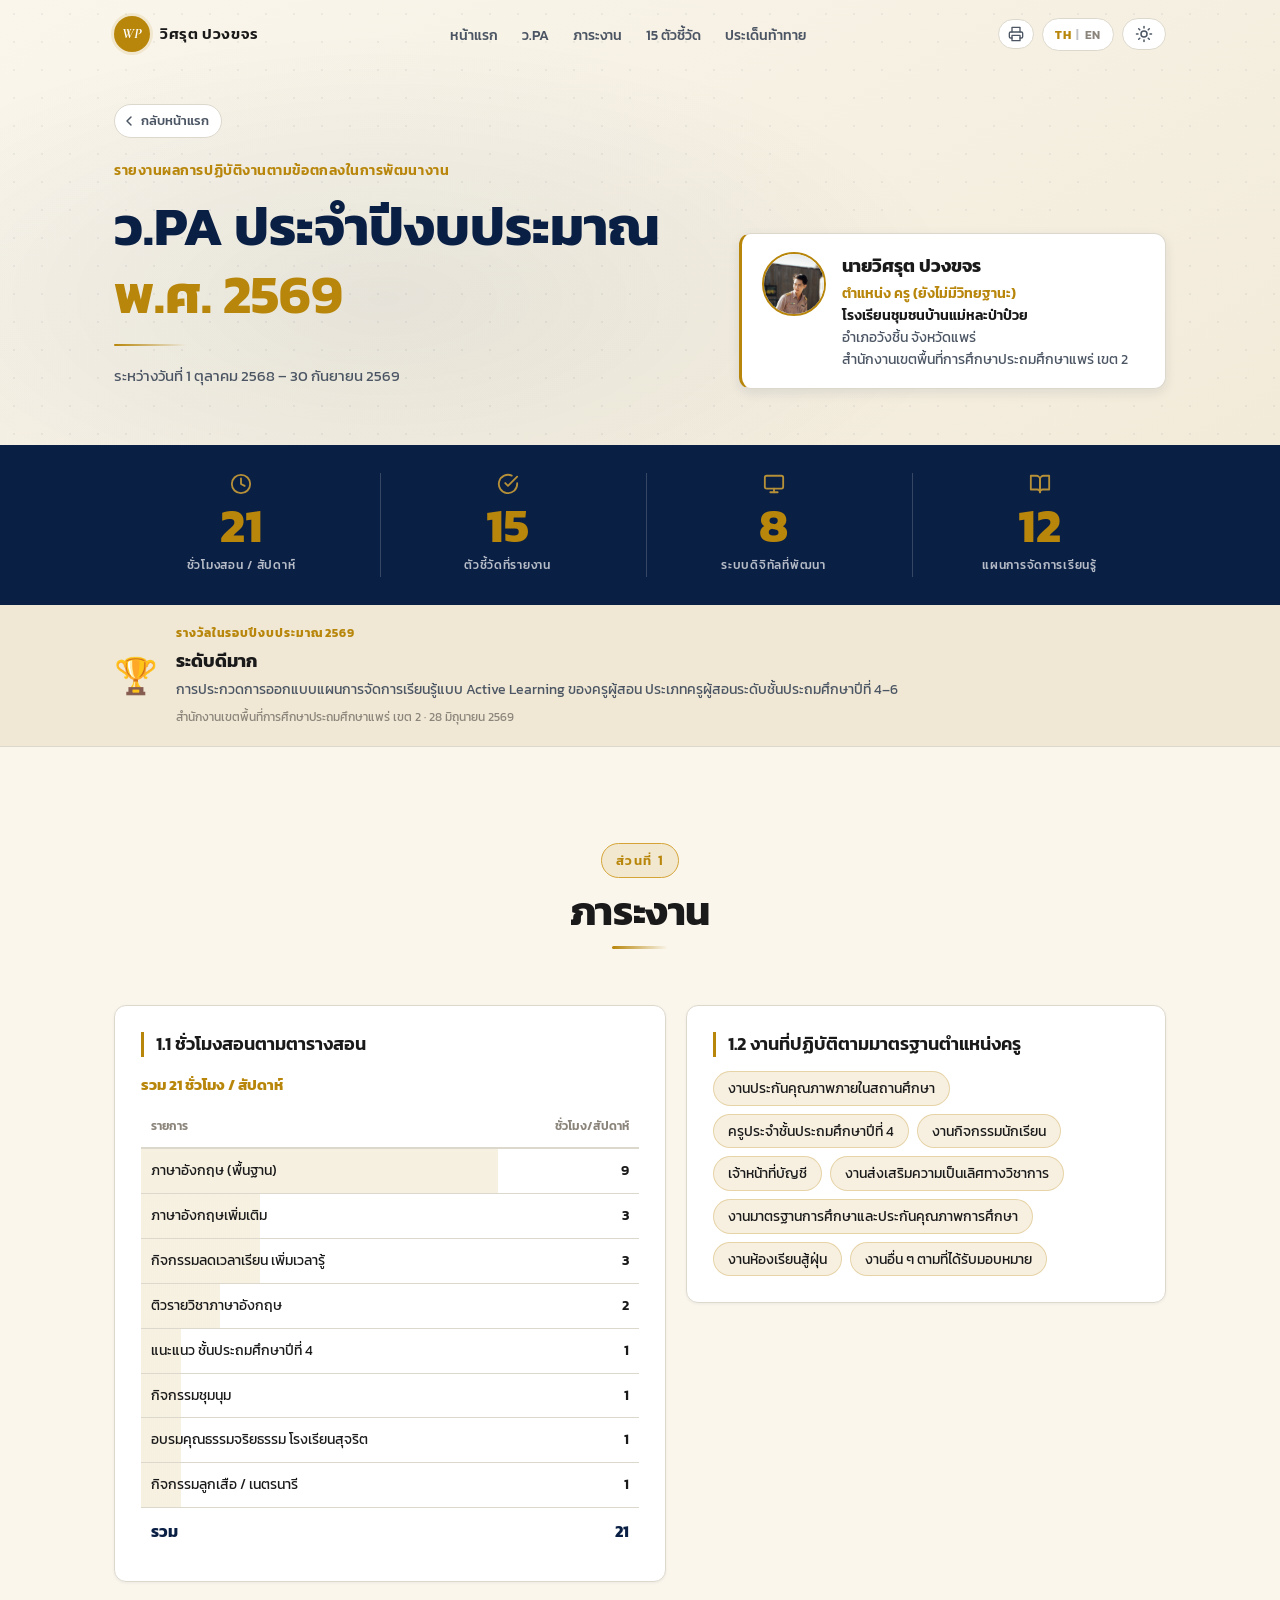
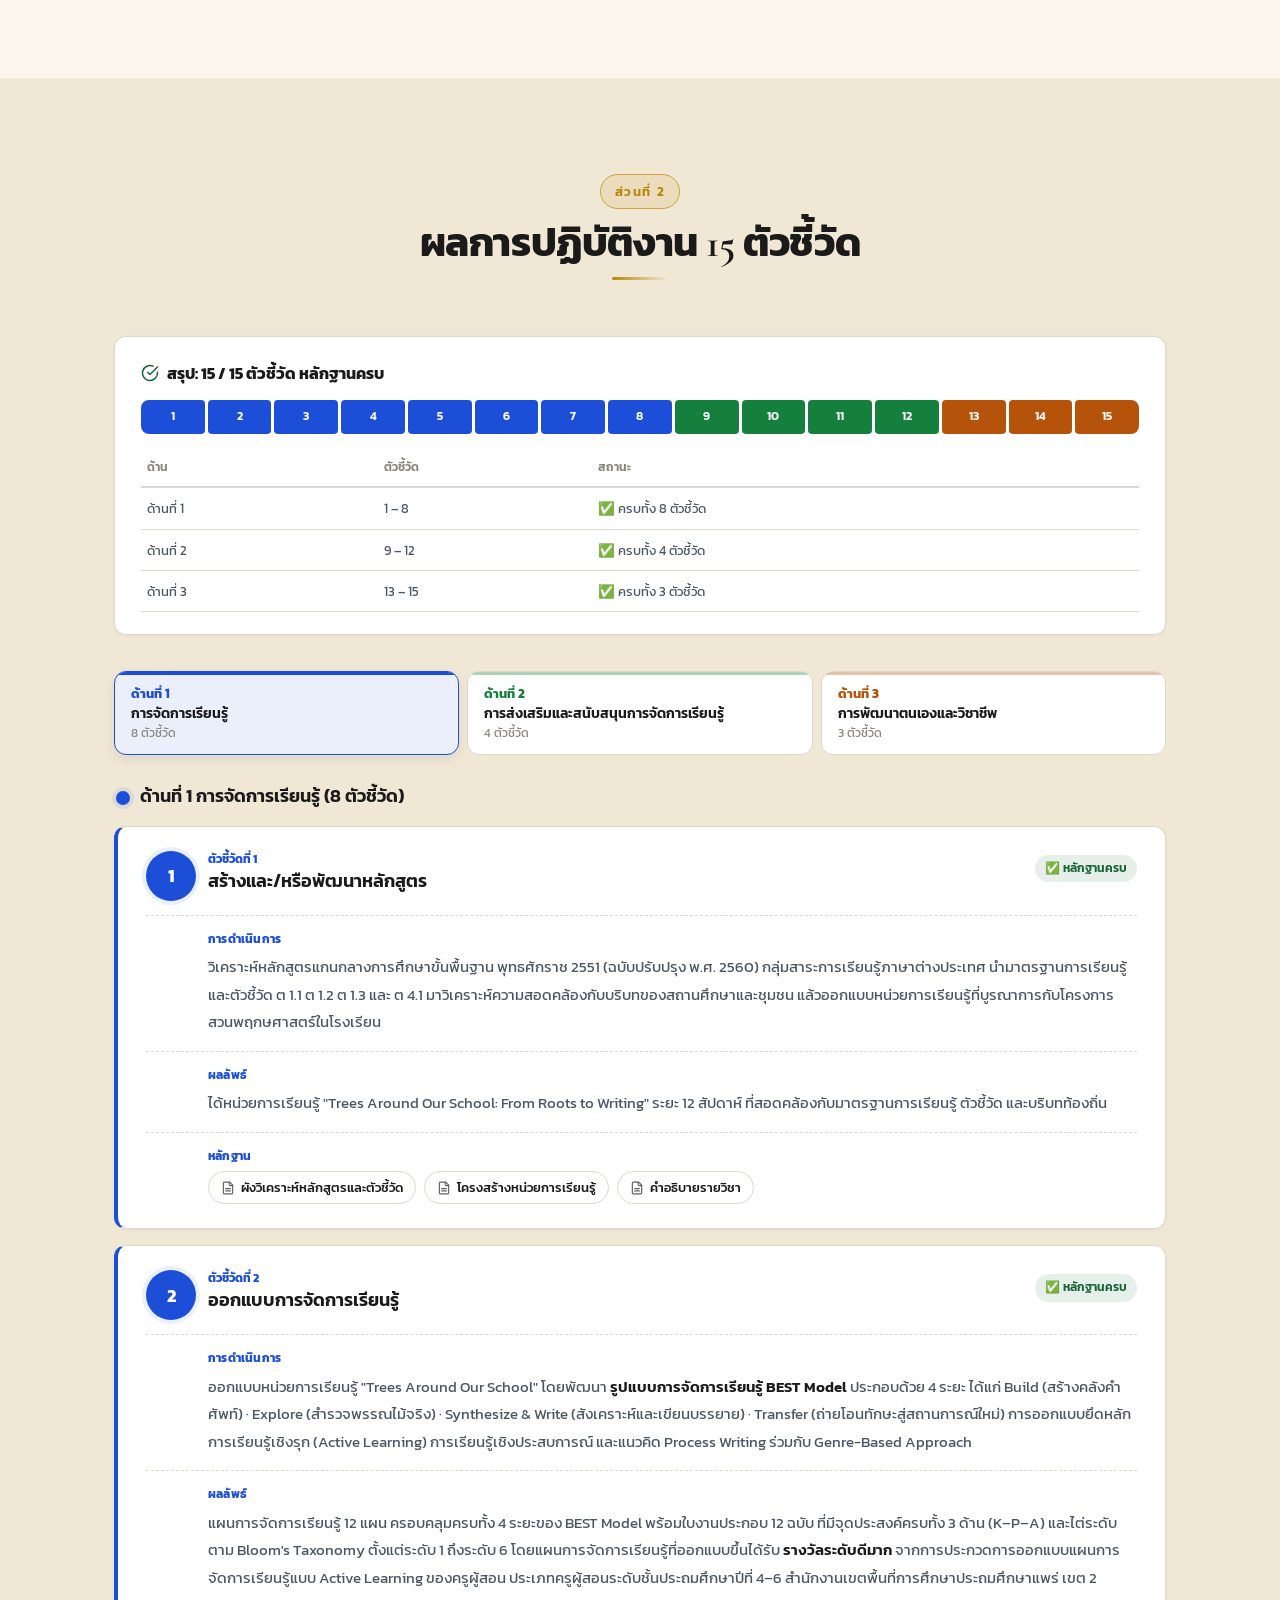
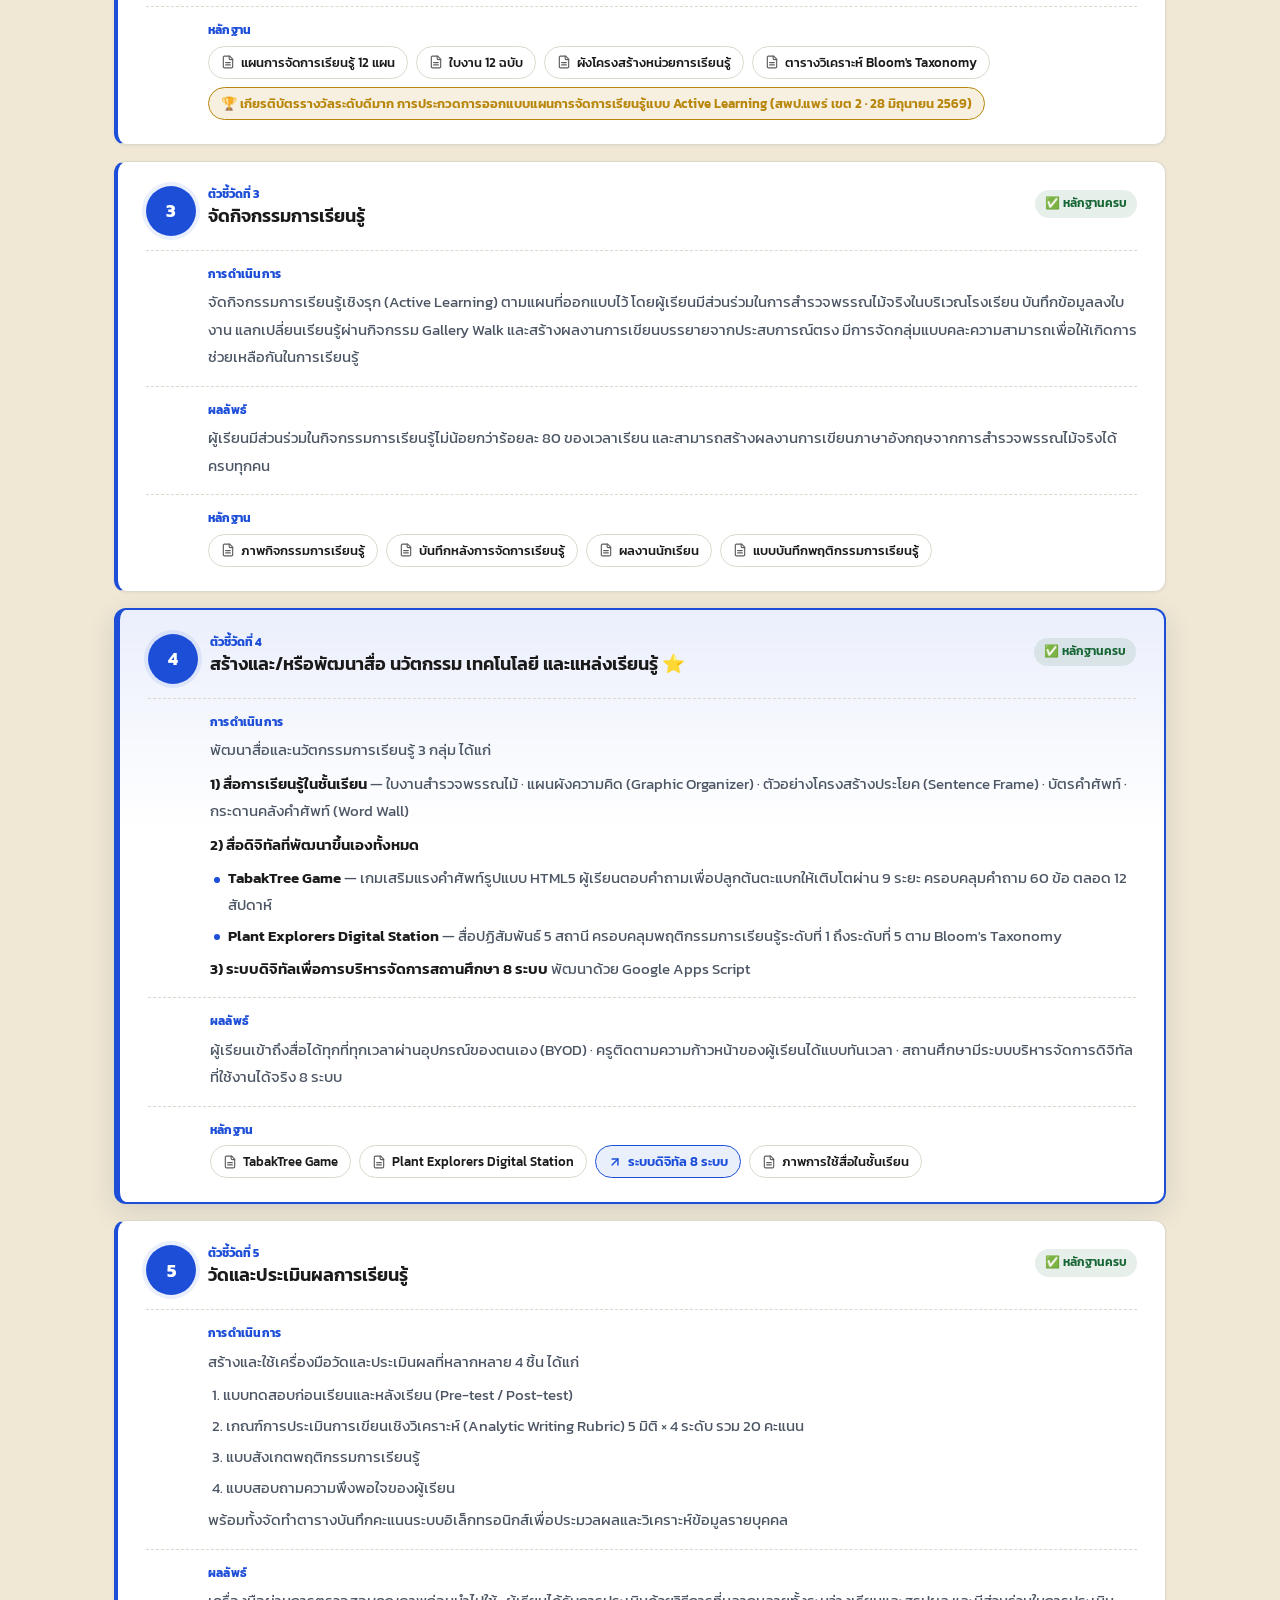
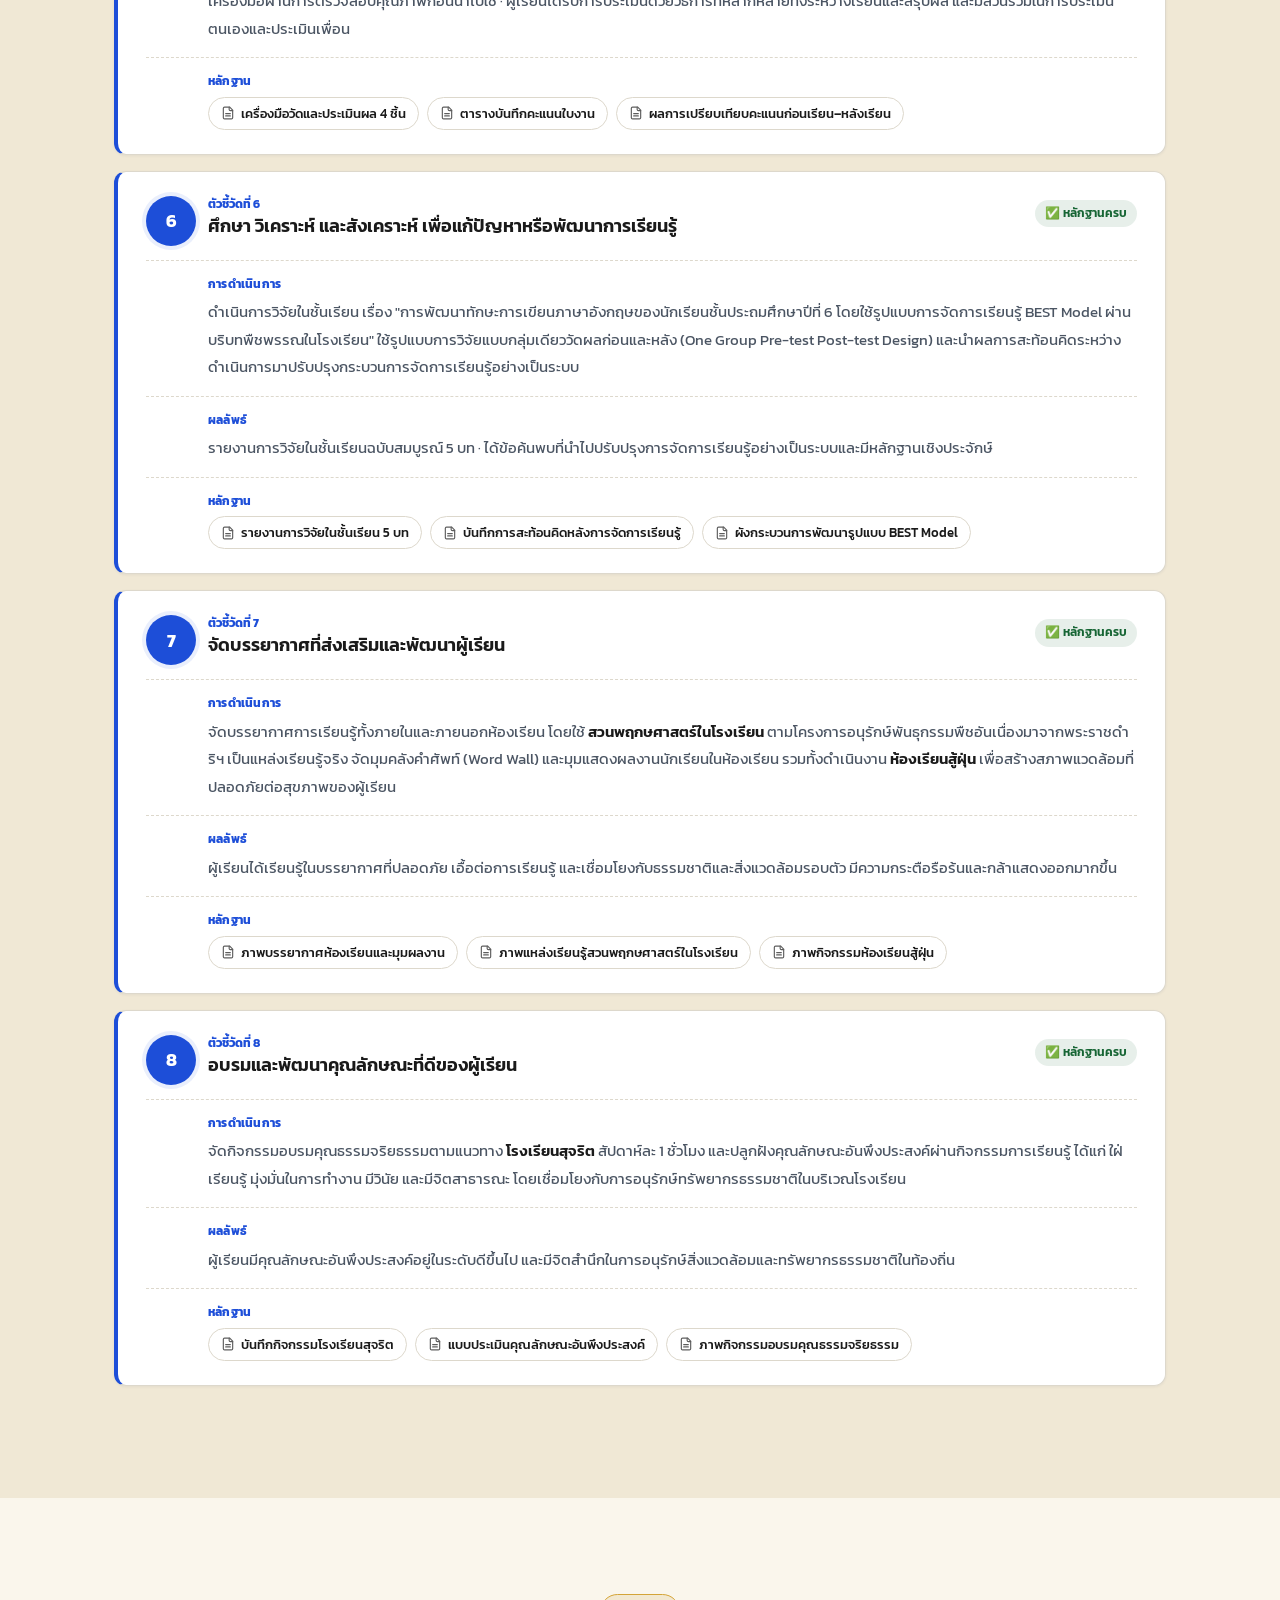
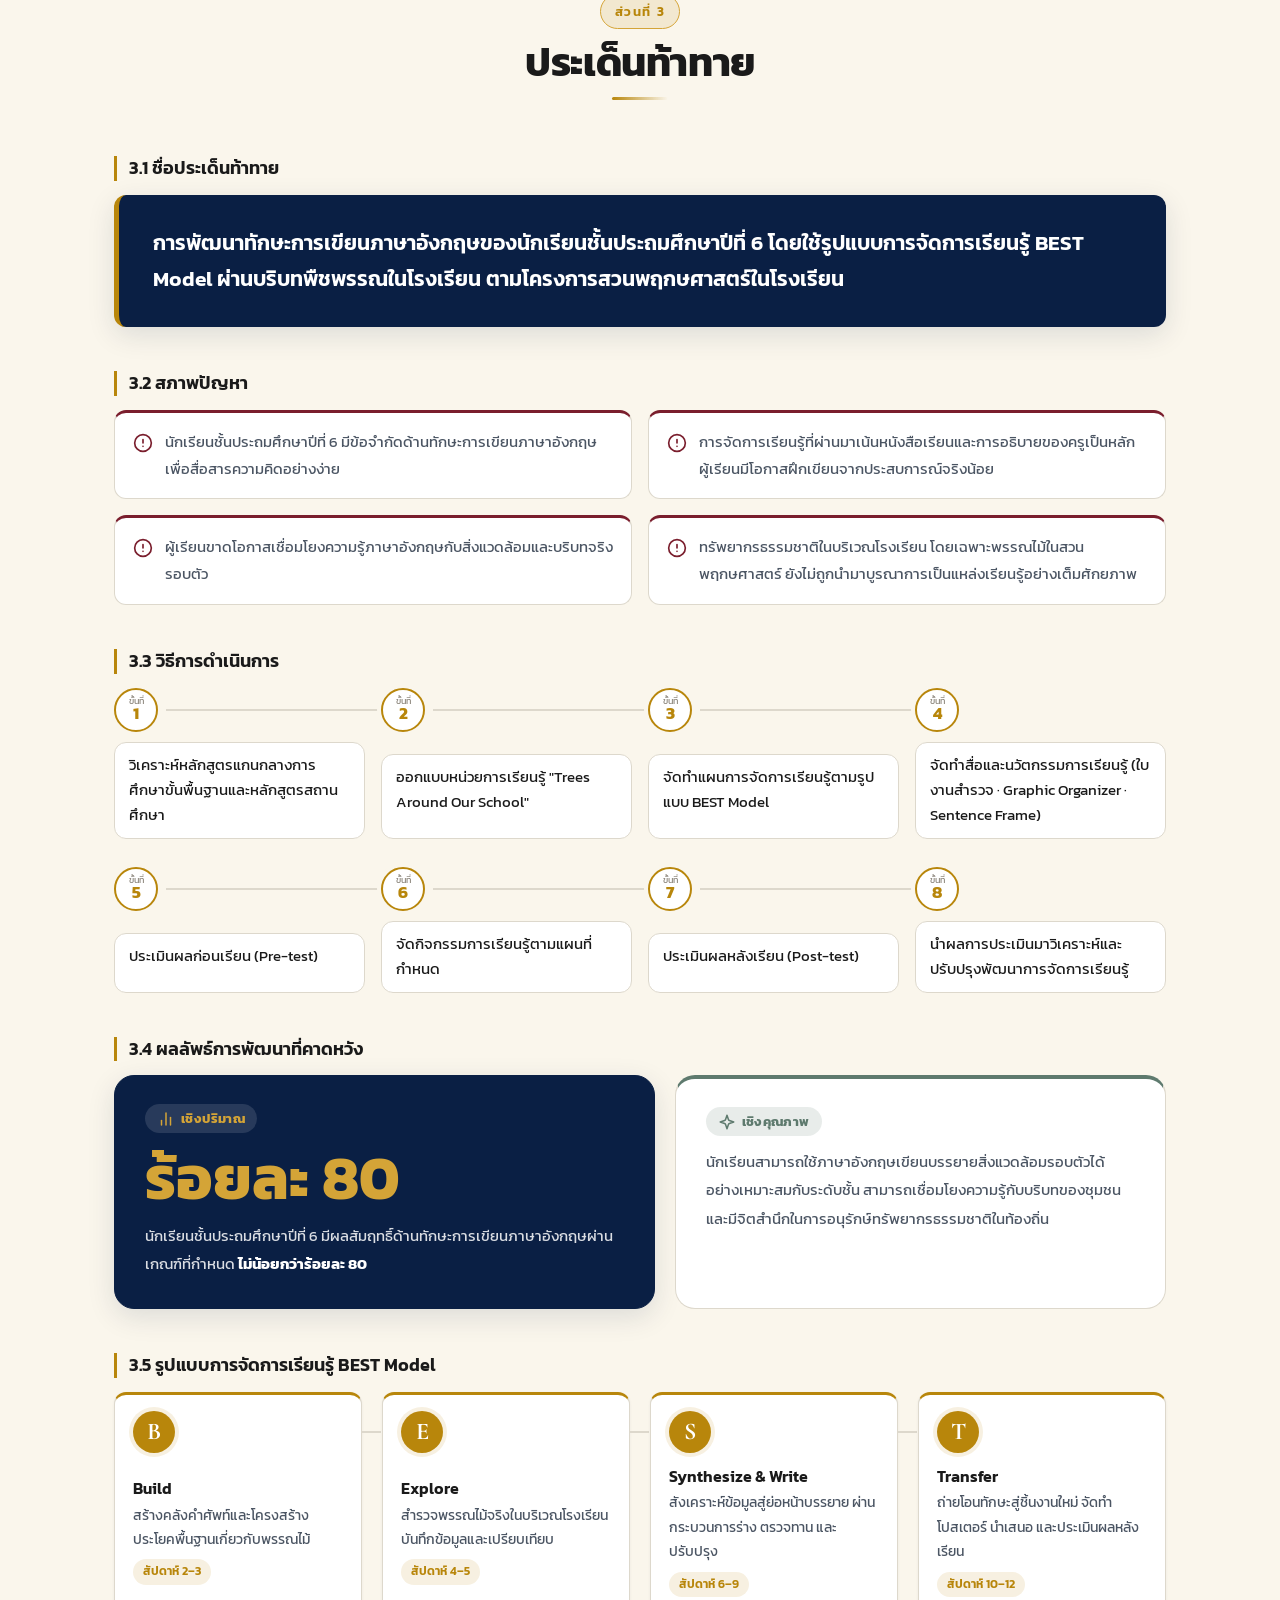
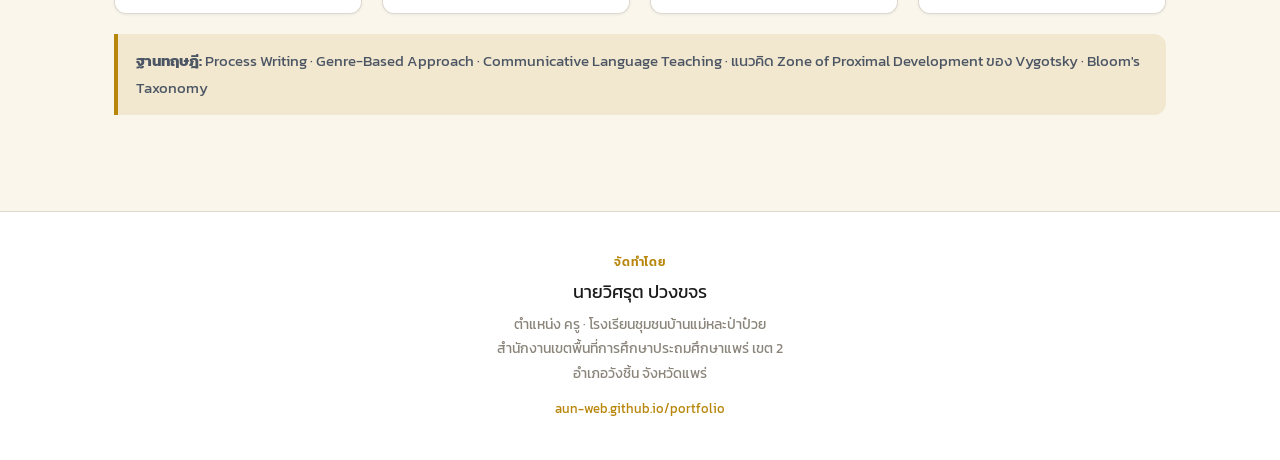
==== commit d2549d1a: "content: sync PA 2569 page with updated content file + add 2569 award pa2569-content.md (updated 202" ====
--- a/pa2569/index.html
+++ b/pa2569/index.html
@@ -148,6 +148,18 @@
           <svg class="pa-stat-icon" width="22" height="22" fill="none" stroke="currentColor" stroke-width="2" stroke-linecap="round" stroke-linejoin="round"><use href="#i-book-open"/></svg>
           <span class="kpi-num">12</span>
           <span class="kpi-label">แผนการจัดการเรียนรู้</span>
+        </div>
+      </div>
+    </div>
+
+    <div class="pa-award-band" lang="th">
+      <div class="container pa-award">
+        <span class="pa-award-emoji" aria-hidden="true">🏆</span>
+        <div class="pa-award-text">
+          <p class="pa-award-kicker">รางวัลในรอบปีงบประมาณ 2569</p>
+          <p class="pa-award-name">ระดับดีมาก</p>
+          <p class="pa-award-work">การประกวดการออกแบบแผนการจัดการเรียนรู้แบบ Active Learning ของครูผู้สอน ประเภทครูผู้สอนระดับชั้นประถมศึกษาปีที่ 4–6</p>
+          <p class="pa-award-meta">สำนักงานเขตพื้นที่การศึกษาประถมศึกษาแพร่ เขต 2 · 28 มิถุนายน 2569</p>
         </div>
       </div>
     </div>
@@ -218,7 +230,7 @@
       <div class="pa-progress reveal-up" lang="th">
         <p class="pa-progress-summary">
           <svg width="18" height="18" fill="none" stroke="currentColor" stroke-width="2" stroke-linecap="round" stroke-linejoin="round"><use href="#i-check-circle"/></svg>
-          <strong>สรุป: 14 / 15 ตัวชี้วัด หลักฐานครบ</strong>
+          <strong>สรุป: 15 / 15 ตัวชี้วัด หลักฐานครบ</strong>
         </p>
         <ol class="pa-progress-bar" aria-label="สถานะหลักฐานรายตัวชี้วัด">
           <li class="d1"><a href="#kpi-1"  title="ตัวชี้วัดที่ 1 · ✅ ครบ">1</a></li>
@@ -234,7 +246,7 @@
           <li class="d2"><a href="#kpi-11" title="ตัวชี้วัดที่ 11 · ✅ ครบ">11</a></li>
           <li class="d2"><a href="#kpi-12" title="ตัวชี้วัดที่ 12 · ✅ ครบ">12</a></li>
           <li class="d3"><a href="#kpi-13" title="ตัวชี้วัดที่ 13 · ✅ ครบ">13</a></li>
-          <li class="d3 is-pending"><a href="#kpi-14" title="ตัวชี้วัดที่ 14 · 🟡 กำลังรวบรวมหลักฐาน">14</a></li>
+          <li class="d3"><a href="#kpi-14" title="ตัวชี้วัดที่ 14 · ✅ ครบ">14</a></li>
           <li class="d3"><a href="#kpi-15" title="ตัวชี้วัดที่ 15 · ✅ ครบ">15</a></li>
         </ol>
         <div class="pa-table-wrap">
@@ -245,8 +257,7 @@
             <tbody>
               <tr><td>ด้านที่ 1</td><td>1 – 8</td><td>✅ ครบทั้ง 8 ตัวชี้วัด</td></tr>
               <tr><td>ด้านที่ 2</td><td>9 – 12</td><td>✅ ครบทั้ง 4 ตัวชี้วัด</td></tr>
-              <tr><td>ด้านที่ 3</td><td>13, 15</td><td>✅ ครบ</td></tr>
-              <tr class="is-pending"><td>ด้านที่ 3</td><td>14</td><td>🟡 กำลังรวบรวมหลักฐาน</td></tr>
+              <tr><td>ด้านที่ 3</td><td>13 – 15</td><td>✅ ครบทั้ง 3 ตัวชี้วัด</td></tr>
             </tbody>
           </table>
         </div>
@@ -313,11 +324,11 @@
           </header>
           <div class="pa-kpi-block">
             <h5>การดำเนินการ</h5>
-            <p>ออกแบบหน่วยการเรียนรู้ "Trees Around Our School" โดยพัฒนา <strong>รูปแบบการจัดการเรียนรู้ B.E.T Model</strong> (Build Vocabulary – Explore – Think and Write) ตามข้อตกลงที่ทำไว้ และจากการสะท้อนผลระหว่างดำเนินการ ได้พัฒนาต่อยอดเป็น <strong>BEST Model</strong> โดยเพิ่มระยะ Transfer เพื่อให้ผู้เรียนถ่ายโอนทักษะการเขียนสู่สถานการณ์ใหม่ การออกแบบยึดหลักการเรียนรู้เชิงรุก (Active Learning) และการเรียนรู้เชิงประสบการณ์</p>
-          </div>
-          <div class="pa-kpi-block">
-            <h5>ผลลัพธ์</h5>
-            <p>แผนการจัดการเรียนรู้ 12 แผน ครอบคลุม 4 ระยะ (Build → Explore → Synthesize &amp; Write → Transfer) พร้อมใบงานประกอบ 12 ฉบับ ที่มีจุดประสงค์ครบทั้ง 3 ด้าน (K–P–A) และไต่ระดับตาม Bloom's Taxonomy ตั้งแต่ระดับ 1 ถึงระดับ 6</p>
+            <p>ออกแบบหน่วยการเรียนรู้ "Trees Around Our School" โดยพัฒนา <strong>รูปแบบการจัดการเรียนรู้ BEST Model</strong> ประกอบด้วย 4 ระยะ ได้แก่ Build (สร้างคลังคำศัพท์) · Explore (สำรวจพรรณไม้จริง) · Synthesize &amp; Write (สังเคราะห์และเขียนบรรยาย) · Transfer (ถ่ายโอนทักษะสู่สถานการณ์ใหม่) การออกแบบยึดหลักการเรียนรู้เชิงรุก (Active Learning) การเรียนรู้เชิงประสบการณ์ และแนวคิด Process Writing ร่วมกับ Genre-Based Approach</p>
+          </div>
+          <div class="pa-kpi-block">
+            <h5>ผลลัพธ์</h5>
+            <p>แผนการจัดการเรียนรู้ 12 แผน ครอบคลุมครบทั้ง 4 ระยะของ BEST Model พร้อมใบงานประกอบ 12 ฉบับ ที่มีจุดประสงค์ครบทั้ง 3 ด้าน (K–P–A) และไต่ระดับตาม Bloom's Taxonomy ตั้งแต่ระดับ 1 ถึงระดับ 6 โดยแผนการจัดการเรียนรู้ที่ออกแบบขึ้นได้รับ <strong>รางวัลระดับดีมาก</strong> จากการประกวดการออกแบบแผนการจัดการเรียนรู้แบบ Active Learning ของครูผู้สอน ประเภทครูผู้สอนระดับชั้นประถมศึกษาปีที่ 4–6 สำนักงานเขตพื้นที่การศึกษาประถมศึกษาแพร่ เขต 2</p>
           </div>
           <div class="pa-kpi-block">
             <h5>หลักฐาน</h5>
@@ -326,6 +337,7 @@
               <li><a href="#" data-evidence="kpi-2-2">ใบงาน 12 ฉบับ</a></li>
               <li><a href="#" data-evidence="kpi-2-3">ผังโครงสร้างหน่วยการเรียนรู้</a></li>
               <li><a href="#" data-evidence="kpi-2-4">ตารางวิเคราะห์ Bloom's Taxonomy</a></li>
+              <li><a href="#" data-evidence="kpi-2-award" class="is-award">🏆 เกียรติบัตรรางวัลระดับดีมาก การประกวดการออกแบบแผนการจัดการเรียนรู้แบบ Active Learning (สพป.แพร่ เขต 2 · 28 มิถุนายน 2569)</a></li>
             </ul>
           </div>
         </article>
@@ -438,7 +450,7 @@
           </header>
           <div class="pa-kpi-block">
             <h5>การดำเนินการ</h5>
-            <p>ดำเนินการวิจัยในชั้นเรียน เรื่อง "การพัฒนาทักษะการเขียนภาษาอังกฤษของนักเรียนชั้นประถมศึกษาปีที่ 6 โดยใช้รูปแบบการจัดการเรียนรู้ผ่านบริบทพืชพรรณในโรงเรียน" ใช้รูปแบบการวิจัยแบบกลุ่มเดียววัดผลก่อนและหลัง (One Group Pre-test Post-test Design) กับกลุ่มเป้าหมายนักเรียนชั้นประถมศึกษาปีที่ 6 และนำผลการสะท้อนคิดระหว่างดำเนินการมาพัฒนารูปแบบการจัดการเรียนรู้จาก B.E.T Model เป็น BEST Model</p>
+            <p>ดำเนินการวิจัยในชั้นเรียน เรื่อง "การพัฒนาทักษะการเขียนภาษาอังกฤษของนักเรียนชั้นประถมศึกษาปีที่ 6 โดยใช้รูปแบบการจัดการเรียนรู้ BEST Model ผ่านบริบทพืชพรรณในโรงเรียน" ใช้รูปแบบการวิจัยแบบกลุ่มเดียววัดผลก่อนและหลัง (One Group Pre-test Post-test Design) และนำผลการสะท้อนคิดระหว่างดำเนินการมาปรับปรุงกระบวนการจัดการเรียนรู้อย่างเป็นระบบ</p>
           </div>
           <div class="pa-kpi-block">
             <h5>ผลลัพธ์</h5>
@@ -449,7 +461,7 @@
             <ul class="pa-evidence">
               <li><a href="#" data-evidence="kpi-6-1">รายงานการวิจัยในชั้นเรียน 5 บท</a></li>
               <li><a href="#" data-evidence="kpi-6-2">บันทึกการสะท้อนคิดหลังการจัดการเรียนรู้</a></li>
-              <li><a href="#" data-evidence="kpi-6-3">ผังแสดงการพัฒนารูปแบบ B.E.T → BEST</a></li>
+              <li><a href="#" data-evidence="kpi-6-3">ผังกระบวนการพัฒนารูปแบบ BEST Model</a></li>
             </ul>
           </div>
         </article>
@@ -654,6 +666,7 @@
           <div class="pa-kpi-block">
             <h5>หลักฐาน</h5>
             <ul class="pa-evidence">
+              <li><a href="#" data-evidence="kpi-13-award" class="is-award">🏆 เกียรติบัตรรางวัลระดับดีมาก การประกวดการออกแบบแผนการจัดการเรียนรู้แบบ Active Learning (สพป.แพร่ เขต 2 · 28 มิถุนายน 2569)</a></li>
               <li><a href="../#training" class="is-linked">เกียรติบัตรการอบรม</a></li>
               <li><a href="#" data-evidence="kpi-13-2">ใบรับรองผลการทดสอบ CEFR ระดับ B2</a></li>
               <li><a href="../#awards" class="is-linked">รางวัลและเกียรติคุณ</a></li>
@@ -662,30 +675,30 @@
           </div>
         </article>
 
-        <article class="pa-kpi is-pending" id="kpi-14">
+        <article class="pa-kpi" id="kpi-14">
           <header class="pa-kpi-head">
             <span class="pa-kpi-num">14</span>
             <div class="pa-kpi-heading">
               <p class="pa-kpi-label">ตัวชี้วัดที่ 14</p>
               <h4 class="pa-kpi-title">มีส่วนร่วมในการแลกเปลี่ยนเรียนรู้ทางวิชาชีพ</h4>
             </div>
-            <span class="pa-status is-pending">🟡 กำลังรวบรวมหลักฐาน</span>
-          </header>
-          <div class="pa-kpi-block">
-            <h5>การดำเนินการ</h5>
-            <p>เข้าร่วมกิจกรรมชุมชนแห่งการเรียนรู้ทางวิชาชีพ (Professional Learning Community: PLC) ร่วมกับคณะครูกลุ่มสาระการเรียนรู้ภาษาต่างประเทศและคณะครูในสถานศึกษา เพื่อร่วมกันวิเคราะห์ปัญหาการเรียนรู้ของผู้เรียน ออกแบบแนวทางแก้ไข ทดลองใช้ และสะท้อนผลการจัดการเรียนรู้ร่วมกัน รวมทั้งเผยแพร่นวัตกรรมที่พัฒนาขึ้นแก่เพื่อนครูทั้งภายในและภายนอกสถานศึกษา</p>
-          </div>
-          <div class="pa-kpi-block">
-            <h5>ผลลัพธ์</h5>
-            <p>เกิดการแลกเปลี่ยนเรียนรู้ระหว่างเพื่อนครู และนำแนวทางที่ได้จากวงสนทนาไปปรับใช้ในการจัดการเรียนรู้ของตนเองอย่างเป็นรูปธรรม</p>
-          </div>
-          <div class="pa-kpi-block">
-            <h5>หลักฐาน</h5>
-            <ul class="pa-evidence">
-              <li><a href="#" data-evidence="kpi-14-1">บันทึกกิจกรรม PLC (Logbook)</a></li>
-              <li><a href="#" data-evidence="kpi-14-2">ภาพการประชุมแลกเปลี่ยนเรียนรู้</a></li>
-              <li><a href="#" data-evidence="kpi-14-3">แผนผังกลุ่ม PLC และบทบาทสมาชิก</a></li>
-              <li><a href="#" data-evidence="kpi-14-4">หลักฐานการเผยแพร่นวัตกรรม</a></li>
+            <span class="pa-status is-done">✅ หลักฐานครบ</span>
+          </header>
+          <div class="pa-kpi-block">
+            <h5>การดำเนินการ</h5>
+            <p>เข้าร่วมกิจกรรมชุมชนแห่งการเรียนรู้ทางวิชาชีพ (Professional Learning Community: PLC) ร่วมกับคณะครูกลุ่มสาระการเรียนรู้ภาษาต่างประเทศและคณะครูในสถานศึกษา เพื่อร่วมกันวิเคราะห์ปัญหาการเรียนรู้ของผู้เรียน ออกแบบแนวทางแก้ไข ทดลองใช้ และสะท้อนผลการจัดการเรียนรู้ร่วมกัน และได้<strong>เผยแพร่นวัตกรรม BEST Model สู่ภายนอกสถานศึกษา</strong> โดยส่งเข้าร่วมการประกวดการออกแบบแผนการจัดการเรียนรู้แบบ Active Learning ของครูผู้สอน ประเภทครูผู้สอนระดับชั้นประถมศึกษาปีที่ 4–6 ของสำนักงานเขตพื้นที่การศึกษาประถมศึกษาแพร่ เขต 2</p>
+          </div>
+          <div class="pa-kpi-block">
+            <h5>ผลลัพธ์</h5>
+            <p>ได้รับ <strong>รางวัลระดับดีมาก</strong> จากการประกวดระดับเขตพื้นที่การศึกษา เมื่อวันที่ 28 มิถุนายน 2569 · นวัตกรรมได้รับการเผยแพร่และยอมรับในระดับเขตพื้นที่ · เกิดการแลกเปลี่ยนเรียนรู้ระหว่างเพื่อนครูและนำแนวทางที่ได้ไปปรับใช้ในการจัดการเรียนรู้อย่างเป็นรูปธรรม</p>
+          </div>
+          <div class="pa-kpi-block">
+            <h5>หลักฐาน</h5>
+            <ul class="pa-evidence">
+              <li><a href="#" data-evidence="kpi-14-award" class="is-award">🏆 เกียรติบัตรรางวัลระดับดีมาก การประกวดการออกแบบแผนการจัดการเรียนรู้แบบ Active Learning ของครูผู้สอน ประเภทครูผู้สอนระดับชั้นประถมศึกษาปีที่ 4–6 (สพป.แพร่ เขต 2 · 28 มิถุนายน 2569)</a></li>
+              <li><a href="#" data-evidence="kpi-14-2">ผลงานที่ส่งเข้าประกวด (แผนการจัดการเรียนรู้ 12 แผน + สื่อและนวัตกรรม)</a></li>
+              <li><a href="#" data-evidence="kpi-14-3">บันทึกกิจกรรม PLC (Logbook)</a></li>
+              <li><a href="#" data-evidence="kpi-14-4">ภาพการประชุมแลกเปลี่ยนเรียนรู้</a></li>
             </ul>
           </div>
         </article>
@@ -701,16 +714,17 @@
           </header>
           <div class="pa-kpi-block">
             <h5>การดำเนินการ</h5>
-            <p>นำองค์ความรู้จากการอบรม <strong>การจัดการเรียนรู้เชิงรุก (Active Learning)</strong> และ <strong>การวิจัยในชั้นเรียน</strong> มาประยุกต์ใช้ในการออกแบบรูปแบบการจัดการเรียนรู้ B.E.T Model และพัฒนาต่อยอดเป็น <strong>BEST Model</strong> พร้อมทั้งบูรณาการเทคโนโลยีปัญญาประดิษฐ์ (AI) เป็นสื่อการเรียนรู้หลัก ได้แก่ Canva Magic Media, Google Lens, ChatGPT และ Gemini Vision โดยออกแบบให้ผู้เรียนใช้ AI อย่างรู้เท่าทันและตรวจสอบความถูกต้องก่อนนำไปใช้</p>
-          </div>
-          <div class="pa-kpi-block">
-            <h5>ผลลัพธ์</h5>
-            <p>ผู้เรียนได้เรียนรู้ผ่านกระบวนการเชิงรุกที่บูรณาการเทคโนโลยีสมัยใหม่ · ผู้เรียนเกิดทักษะการรู้เท่าทันปัญญาประดิษฐ์ (AI Literacy) · ครูผู้สอนมีสมรรถนะด้านการใช้เทคโนโลยีปัญญาประดิษฐ์เพื่อการจัดการเรียนรู้</p>
-          </div>
-          <div class="pa-kpi-block">
-            <h5>หลักฐาน</h5>
-            <ul class="pa-evidence">
-              <li><a href="#" data-evidence="kpi-15-1">ผังแสดงการพัฒนารูปแบบ B.E.T → BEST</a></li>
+            <p>นำองค์ความรู้จากการอบรม <strong>การจัดการเรียนรู้เชิงรุก (Active Learning)</strong> และ <strong>การวิจัยในชั้นเรียน</strong> มาประยุกต์ใช้ในการออกแบบและพัฒนา <strong>BEST Model</strong> พร้อมทั้งบูรณาการเทคโนโลยีปัญญาประดิษฐ์ (AI) เป็นสื่อการเรียนรู้หลัก ได้แก่ Canva Magic Media, Google Lens, ChatGPT และ Gemini Vision โดยออกแบบให้ผู้เรียนใช้ AI อย่างรู้เท่าทันและตรวจสอบความถูกต้องก่อนนำไปใช้</p>
+          </div>
+          <div class="pa-kpi-block">
+            <h5>ผลลัพธ์</h5>
+            <p>ผู้เรียนได้เรียนรู้ผ่านกระบวนการเชิงรุกที่บูรณาการเทคโนโลยีสมัยใหม่ · ผู้เรียนเกิดทักษะการรู้เท่าทันปัญญาประดิษฐ์ (AI Literacy) · ครูผู้สอนมีสมรรถนะด้านการใช้เทคโนโลยีปัญญาประดิษฐ์เพื่อการจัดการเรียนรู้ · องค์ความรู้จากการอบรม Active Learning ที่นำมาใช้จริงได้รับการรับรองคุณภาพ โดยได้รับ <strong>รางวัลระดับดีมาก</strong> จากการประกวดการออกแบบแผนการจัดการเรียนรู้แบบ Active Learning ระดับเขตพื้นที่การศึกษา</p>
+          </div>
+          <div class="pa-kpi-block">
+            <h5>หลักฐาน</h5>
+            <ul class="pa-evidence">
+              <li><a href="#" data-evidence="kpi-15-award" class="is-award">🏆 เกียรติบัตรรางวัลระดับดีมาก การประกวดการออกแบบแผนการจัดการเรียนรู้แบบ Active Learning (สพป.แพร่ เขต 2 · 28 มิถุนายน 2569)</a></li>
+              <li><a href="#" data-evidence="kpi-15-1">ผังกระบวนการพัฒนา BEST Model</a></li>
               <li><a href="#" data-evidence="kpi-15-2">ตารางบูรณาการ AI ในแผนการจัดการเรียนรู้</a></li>
               <li><a href="#" data-evidence="kpi-15-3">แผนการจัดการเรียนรู้ที่ระบุการใช้ AI</a></li>
               <li><a href="#" data-evidence="kpi-15-4">ภาพกิจกรรมการใช้ AI ในชั้นเรียน</a></li>
@@ -736,7 +750,7 @@
         <div class="pa-block reveal-up">
           <h3 class="pa-h3">3.1 ชื่อประเด็นท้าทาย</h3>
           <blockquote class="pa-challenge-title">
-            <strong>การพัฒนาทักษะการเขียนภาษาอังกฤษของนักเรียนชั้นประถมศึกษาปีที่ 6 โดยใช้รูปแบบการจัดการเรียนรู้ B.E.T Model ผ่านบริบทพืชพรรณในโรงเรียน ตามโครงการสวนพฤกษศาสตร์ในโรงเรียน</strong>
+            <strong>การพัฒนาทักษะการเขียนภาษาอังกฤษของนักเรียนชั้นประถมศึกษาปีที่ 6 โดยใช้รูปแบบการจัดการเรียนรู้ BEST Model ผ่านบริบทพืชพรรณในโรงเรียน ตามโครงการสวนพฤกษศาสตร์ในโรงเรียน</strong>
           </blockquote>
         </div>
 
@@ -769,7 +783,7 @@
           <ol class="pa-steps">
             <li><span class="pa-step-no">ขั้นที่ <b>1</b></span><p>วิเคราะห์หลักสูตรแกนกลางการศึกษาขั้นพื้นฐานและหลักสูตรสถานศึกษา</p></li>
             <li><span class="pa-step-no">ขั้นที่ <b>2</b></span><p>ออกแบบหน่วยการเรียนรู้ "Trees Around Our School"</p></li>
-            <li><span class="pa-step-no">ขั้นที่ <b>3</b></span><p>จัดทำแผนการจัดการเรียนรู้ตามรูปแบบ B.E.T Model</p></li>
+            <li><span class="pa-step-no">ขั้นที่ <b>3</b></span><p>จัดทำแผนการจัดการเรียนรู้ตามรูปแบบ BEST Model</p></li>
             <li><span class="pa-step-no">ขั้นที่ <b>4</b></span><p>จัดทำสื่อและนวัตกรรมการเรียนรู้ (ใบงานสำรวจ · Graphic Organizer · Sentence Frame)</p></li>
             <li><span class="pa-step-no">ขั้นที่ <b>5</b></span><p>ประเมินผลก่อนเรียน (Pre-test)</p></li>
             <li><span class="pa-step-no">ขั้นที่ <b>6</b></span><p>จัดกิจกรรมการเรียนรู้ตามแผนที่กำหนด</p></li>
@@ -802,38 +816,44 @@
 
         <!-- 3.5 -->
         <div class="pa-block reveal-up">
-          <h3 class="pa-h3">3.5 การพัฒนาต่อยอด: จาก B.E.T สู่ BEST Model</h3>
-          <p class="pa-lead">จากการสะท้อนผลระหว่างดำเนินการ พบว่ารูปแบบ B.E.T Model ซึ่งมี 3 ระยะ ยังครอบคลุมกระบวนการเขียนไม่ครบถ้วน โดยเฉพาะขั้นการถ่ายโอนทักษะสู่สถานการณ์ใหม่ จึงได้พัฒนาต่อยอดเป็น <strong>BEST Model</strong> โดยเพิ่มระยะ <strong>Transfer</strong> เข้ามา</p>
-
-          <div class="pa-evo" role="table" aria-label="เปรียบเทียบ B.E.T Model และ BEST Model">
-            <div class="pa-evo-row pa-evo-head" role="row">
-              <div class="pa-evo-cell is-bet" role="columnheader">B.E.T Model (ตามข้อตกลง)</div>
-              <div class="pa-evo-arrow" role="columnheader"><span class="sr-only">การเปลี่ยนแปลง</span></div>
-              <div class="pa-evo-cell is-best" role="columnheader">BEST Model (พัฒนาต่อยอด)</div>
-            </div>
-            <div class="pa-evo-row" role="row">
-              <div class="pa-evo-cell is-bet" role="cell"><b>B</b><span>— Build Vocabulary</span></div>
-              <div class="pa-evo-arrow" role="cell">→</div>
-              <div class="pa-evo-cell is-best" role="cell"><b>B</b><span>— Build</span></div>
-            </div>
-            <div class="pa-evo-row" role="row">
-              <div class="pa-evo-cell is-bet" role="cell"><b>E</b><span>— Explore</span></div>
-              <div class="pa-evo-arrow" role="cell">→</div>
-              <div class="pa-evo-cell is-best" role="cell"><b>E</b><span>— Explore</span></div>
-            </div>
-            <div class="pa-evo-row" role="row">
-              <div class="pa-evo-cell is-bet" role="cell"><b>T</b><span>— Think and Write</span></div>
-              <div class="pa-evo-arrow" role="cell">→</div>
-              <div class="pa-evo-cell is-best" role="cell"><b>S</b><span>— Synthesize &amp; Write</span></div>
-            </div>
-            <div class="pa-evo-row" role="row">
-              <div class="pa-evo-cell is-empty" role="cell">—</div>
-              <div class="pa-evo-arrow is-plus" role="cell">＋</div>
-              <div class="pa-evo-cell is-best is-new" role="cell"><b>T</b><span>— Transfer <em>(เพิ่มใหม่)</em></span></div>
-            </div>
-          </div>
-
-          <blockquote class="pa-note">การพัฒนาต่อยอดนี้เป็นผลจากการวิเคราะห์ข้อมูลการจัดการเรียนรู้จริง มิใช่การเปลี่ยนแปลงข้อตกลง โดยยังคงเป้าหมายและตัวชี้วัดตามที่ตกลงไว้ทุกประการ</blockquote>
+          <h3 class="pa-h3">3.5 รูปแบบการจัดการเรียนรู้ BEST Model</h3>
+
+          <ol class="pa-phases">
+            <li class="pa-phase">
+              <span class="pa-phase-letter">B</span>
+              <div class="pa-phase-body">
+                <h4 class="pa-phase-name">Build</h4>
+                <p class="pa-phase-desc">สร้างคลังคำศัพท์และโครงสร้างประโยคพื้นฐานเกี่ยวกับพรรณไม้</p>
+                <p class="pa-phase-week">สัปดาห์ 2–3</p>
+              </div>
+            </li>
+            <li class="pa-phase">
+              <span class="pa-phase-letter">E</span>
+              <div class="pa-phase-body">
+                <h4 class="pa-phase-name">Explore</h4>
+                <p class="pa-phase-desc">สำรวจพรรณไม้จริงในบริเวณโรงเรียน บันทึกข้อมูลและเปรียบเทียบ</p>
+                <p class="pa-phase-week">สัปดาห์ 4–5</p>
+              </div>
+            </li>
+            <li class="pa-phase">
+              <span class="pa-phase-letter">S</span>
+              <div class="pa-phase-body">
+                <h4 class="pa-phase-name">Synthesize &amp; Write</h4>
+                <p class="pa-phase-desc">สังเคราะห์ข้อมูลสู่ย่อหน้าบรรยาย ผ่านกระบวนการร่าง ตรวจทาน และปรับปรุง</p>
+                <p class="pa-phase-week">สัปดาห์ 6–9</p>
+              </div>
+            </li>
+            <li class="pa-phase">
+              <span class="pa-phase-letter">T</span>
+              <div class="pa-phase-body">
+                <h4 class="pa-phase-name">Transfer</h4>
+                <p class="pa-phase-desc">ถ่ายโอนทักษะสู่ชิ้นงานใหม่ จัดทำโปสเตอร์ นำเสนอ และประเมินผลหลังเรียน</p>
+                <p class="pa-phase-week">สัปดาห์ 10–12</p>
+              </div>
+            </li>
+          </ol>
+
+          <blockquote class="pa-note"><strong>ฐานทฤษฎี:</strong> Process Writing · Genre-Based Approach · Communicative Language Teaching · แนวคิด Zone of Proximal Development ของ Vygotsky · Bloom's Taxonomy</blockquote>
         </div>
 
       </div>
--- a/css/components.css
+++ b/css/components.css
@@ -438,7 +438,7 @@
 
 .award-year-group {
   display: grid;
-  grid-template-columns: 92px 1fr;
+  grid-template-columns: 92px minmax(0, 1fr);
   gap: 24px;
   align-items: flex-start;
 }
@@ -584,7 +584,7 @@
 [data-theme="dark"] .award-year-label::after { border-color: var(--bg-alt); }
 
 @media (max-width: 600px) {
-  .award-year-group { grid-template-columns: 64px 1fr; gap: 16px; }
+  .award-year-group { grid-template-columns: 64px minmax(0, 1fr); gap: 16px; }
   .award-year-num { font-size: 1.4rem; }
   .award-level { display: none; }
 }
--- a/css/pa2569.css
+++ b/css/pa2569.css
@@ -621,65 +621,57 @@
 .pa-outcome.is-qual .pa-outcome-kind { background: rgba(94,122,110,.14); color: var(--sage); }
 .pa-outcome.is-qual .pa-outcome-text { color: var(--text-2); }
 
-/* B.E.T → BEST diagram */
-.pa-lead { font-size: .95rem; line-height: 1.85; color: var(--text-2); margin-bottom: 18px; }
-.pa-lead strong { color: var(--text); }
-
-.pa-evo { display: grid; gap: 8px; max-width: 760px; margin: 0 auto; }
-.pa-evo-row {
+/* BEST Model phases */
+.pa-phases {
   display: grid;
-  grid-template-columns: 1fr 30px 1fr;
-  gap: 6px;
-  align-items: stretch;
-}
-.pa-evo-cell {
-  display: flex; align-items: center; gap: 8px;
-  padding: 10px 10px;
-  border-radius: var(--radius-s);
-  font-size: .84rem; line-height: 1.4;
-  color: var(--text);
-}
-.pa-evo-cell b {
+  gap: 12px;
+  counter-reset: phase;
+}
+.pa-phase {
+  position: relative;
+  display: grid;
+  grid-template-columns: auto 1fr;
+  gap: 14px;
+  align-items: start;
+  background: var(--bg-surface);
+  border: 1px solid var(--border);
+  border-top: 3px solid var(--gold);
+  border-radius: var(--radius-m);
+  padding: 16px 18px;
+  box-shadow: var(--shadow-xs);
+}
+.pa-phase-letter {
+  width: 42px; height: 42px;
   flex-shrink: 0;
-  width: 30px; height: 30px;
   border-radius: 50%;
   display: flex; align-items: center; justify-content: center;
   font-family: var(--font-serif);
-  font-size: 1.1rem; font-weight: 700;
-}
-.pa-evo-cell.is-bet  { background: var(--bg-surface); border: 1.5px solid var(--d1); }
-.pa-evo-cell.is-bet b  { background: var(--d1-dim); color: var(--d1); }
-.pa-evo-cell.is-best { background: var(--gold-dim); border: 1.5px solid var(--gold); }
-.pa-evo-cell.is-best b { background: var(--gold); color: #fff; }
-.pa-evo-cell.is-new {
+  font-size: 1.5rem; font-weight: 700;
   background: var(--gold);
   color: #fff;
-  font-weight: 600;
-  box-shadow: 0 6px 18px rgba(184,134,11,.35);
-}
-.pa-evo-cell.is-new b { background: #fff; color: var(--gold); }
-.pa-evo-cell.is-new em { font-style: normal; font-size: .76rem; opacity: .95; }
-[data-theme="dark"] .pa-evo-cell.is-new,
-[data-theme="dark"] .pa-evo-cell.is-best b { color: #0D1B2E; }
-[data-theme="dark"] .pa-evo-cell.is-new b { background: #0D1B2E; color: var(--gold); }
-.pa-evo-cell.is-empty {
-  justify-content: center;
-  border: 1.5px dashed var(--border);
-  color: var(--text-3);
-}
-.pa-evo-head .pa-evo-cell {
-  justify-content: center; text-align: center;
-  font-weight: 700; font-size: .84rem;
-}
-.pa-evo-head .pa-evo-cell.is-bet  { background: var(--d1); color: #fff; }
-.pa-evo-head .pa-evo-cell.is-best { background: var(--gold); color: #fff; }
-[data-theme="dark"] .pa-evo-head .pa-evo-cell { color: #0D1B2E; }
-.pa-evo-arrow {
-  display: flex; align-items: center; justify-content: center;
-  font-size: 1.2rem; font-weight: 700;
+  box-shadow: 0 0 0 4px var(--gold-dim);
+}
+[data-theme="dark"] .pa-phase-letter { color: #0D1B2E; }
+.pa-phase-name { font-family: var(--font-head); font-size: 1rem; font-weight: 600; color: var(--text); margin-bottom: 4px; }
+.pa-phase-desc { font-size: .9rem; line-height: 1.7; color: var(--text-2); }
+.pa-phase-week {
+  display: inline-block;
+  margin-top: 8px;
+  font-size: .74rem; font-weight: 600;
   color: var(--gold);
-}
-.pa-evo-arrow.is-plus { font-size: 1.35rem; }
+  background: var(--gold-dim);
+  border-radius: var(--radius-xl);
+  padding: 2px 10px;
+}
+/* connector between phases */
+.pa-phase::after {
+  content: '';
+  position: absolute;
+  left: 39px; top: 100%;
+  width: 2px; height: 12px;
+  background: var(--tl-line);
+}
+.pa-phase:last-child::after { display: none; }
 
 .pa-note {
   margin-top: 20px;
@@ -696,10 +688,9 @@
   .pa-problems { grid-template-columns: repeat(2, 1fr); gap: 16px; }
   .pa-outcomes { grid-template-columns: 1.1fr 1fr; gap: 20px; }
   .pa-outcome { padding: 28px 30px 30px; }
-  .pa-evo-row { grid-template-columns: 1fr 56px 1fr; gap: 10px; }
-  .pa-evo-cell { padding: 12px 16px; font-size: .95rem; gap: 12px; }
-  .pa-evo-cell b { width: 36px; height: 36px; font-size: 1.3rem; }
-  .pa-evo-arrow { font-size: 1.5rem; }
+  .pa-phases { grid-template-columns: repeat(4, 1fr); gap: 20px; }
+  .pa-phase { grid-template-columns: 1fr; text-align: left; }
+  .pa-phase::after { left: auto; top: 36px; right: -20px; width: 20px; height: 2px; }
 }
 @media (min-width: 1000px) {
   .pa-steps { grid-template-columns: repeat(4, 1fr); gap: 28px 16px; }
@@ -730,6 +721,45 @@
 .pa-footer .footer-copy a { color: var(--accent); }
 
 /* ============================================================
+   AWARD BAND (under hero)
+   ============================================================ */
+.pa-award-band {
+  position: relative; z-index: 1;
+  background: var(--bg-alt);
+  border-bottom: 1px solid var(--border);
+}
+.pa-award {
+  display: flex; align-items: flex-start; gap: 14px;
+  padding-top: 16px; padding-bottom: 16px;
+}
+.pa-award-emoji { font-size: 1.8rem; line-height: 1.2; flex-shrink: 0; }
+.pa-award-kicker {
+  font-size: .72rem; font-weight: 700; letter-spacing: .08em;
+  color: var(--gold);
+  margin-bottom: 2px;
+}
+.pa-award-name {
+  font-size: 1.1rem; font-weight: 700; color: var(--text);
+  margin-bottom: 2px;
+}
+.pa-award-work { font-size: .88rem; line-height: 1.6; color: var(--text-2); }
+.pa-award-meta { font-size: .78rem; color: var(--text-3); margin-top: 4px; }
+
+/* Award certificate in an evidence list */
+.pa-evidence a.is-award {
+  color: var(--gold);
+  border-color: var(--gold);
+  background: var(--gold-dim);
+  font-weight: 600;
+}
+.pa-evidence a.is-award::before { display: none; }
+
+@media (min-width: 761px) {
+  .pa-award { align-items: center; gap: 18px; padding-top: 18px; padding-bottom: 18px; }
+  .pa-award-emoji { font-size: 2.2rem; }
+}
+
+/* ============================================================
    PRINT — A4, all domains expanded, no nav, no colour fills
    ============================================================ */
 @media print {
@@ -785,7 +815,7 @@
   .pa-kpi { border: 1px solid #999; border-left: 3pt solid var(--dc); padding: 10pt 12pt; }
   .pa-kpi.is-highlight { border: 1.5pt solid #000; border-left: 4pt solid var(--dc); }
   .pa-kpi-head, .pa-kpi-block h5, .pa-h3, .pa-domain-title { break-after: avoid; page-break-after: avoid; }
-  .pa-kpi-block, .pa-problems li, .pa-steps li, .pa-outcome, .pa-evo, tr { break-inside: avoid; page-break-inside: avoid; }
+  .pa-kpi-block, .pa-problems li, .pa-steps li, .pa-outcome, .pa-phase, tr { break-inside: avoid; page-break-inside: avoid; }
   .pa-kpi-block { padding-left: 0; }
 
   .pa-kpi-num { background: none; color: #000; border: 1.5pt solid #000; box-shadow: none; }
@@ -816,15 +846,13 @@
   .pa-steps::before, .pa-steps li::after { display: none !important; }
   .pa-step-no { box-shadow: none; }
 
-  .pa-evo-cell, .pa-evo-head .pa-evo-cell.is-bet, .pa-evo-head .pa-evo-cell.is-best,
-  .pa-evo-cell.is-new, .pa-evo-cell.is-best, .pa-evo-cell.is-bet {
-    background: none !important; color: #000 !important; border: 1px solid #999; box-shadow: none;
-  }
-  .pa-evo-cell.is-new { border: 2pt solid #000; }
-  .pa-evo-cell b, .pa-evo-cell.is-new b, .pa-evo-cell.is-best b {
-    background: none !important; color: #000 !important; border: 1px solid #000;
-  }
-  .pa-evo-arrow { color: #000; }
+  .pa-phase { background: none !important; box-shadow: none !important; border: 1px solid #999; }
+  .pa-phase-letter { background: none !important; color: #000 !important; border: 1.5pt solid #000; box-shadow: none; }
+  .pa-phase-week { background: none !important; color: #000; padding: 0; }
+  .pa-phase::after { display: none; }
+
+  .pa-award-band { background: none !important; border: 1px solid #999; margin-top: 8pt; }
+  .pa-evidence a.is-award { background: none !important; color: #000 !important; }
 
   #footer { border-top: 1px solid #999; padding: 12pt 0 0; margin-top: 14pt; }
   a { color: inherit; }
